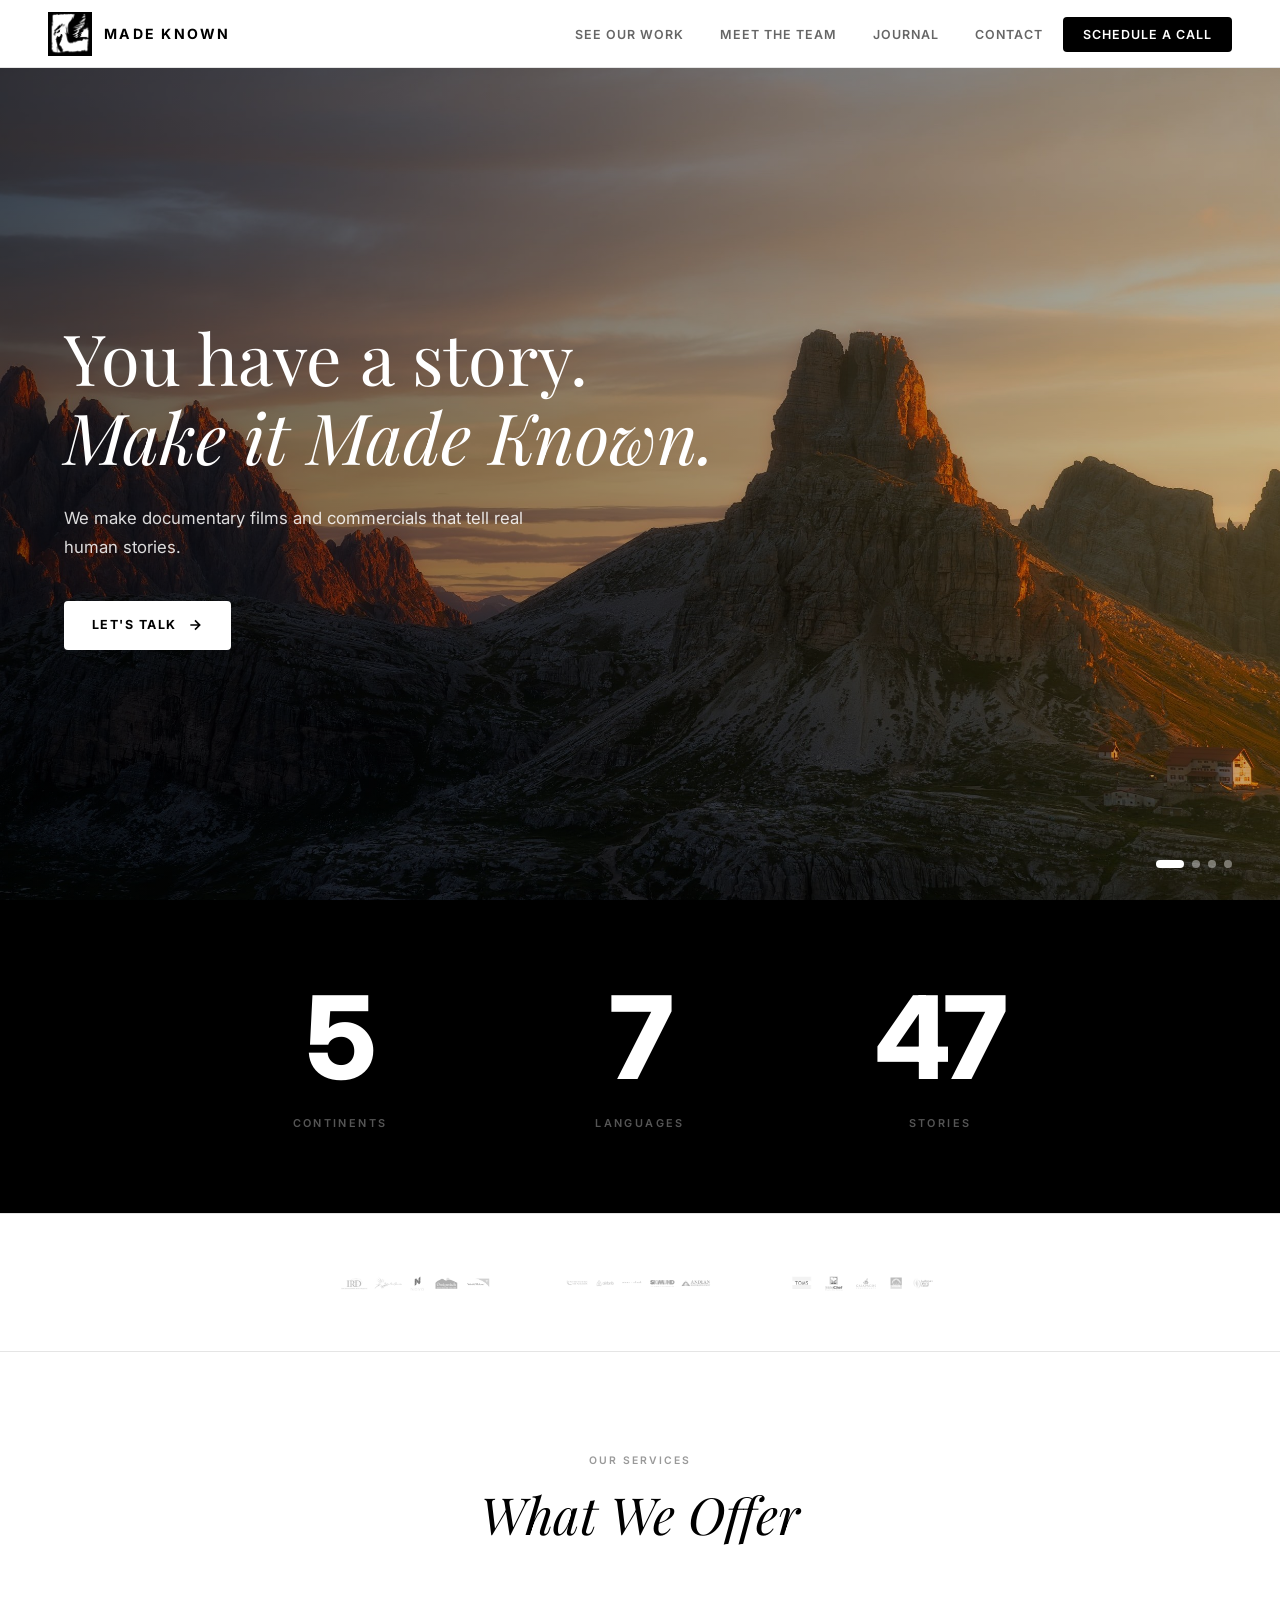
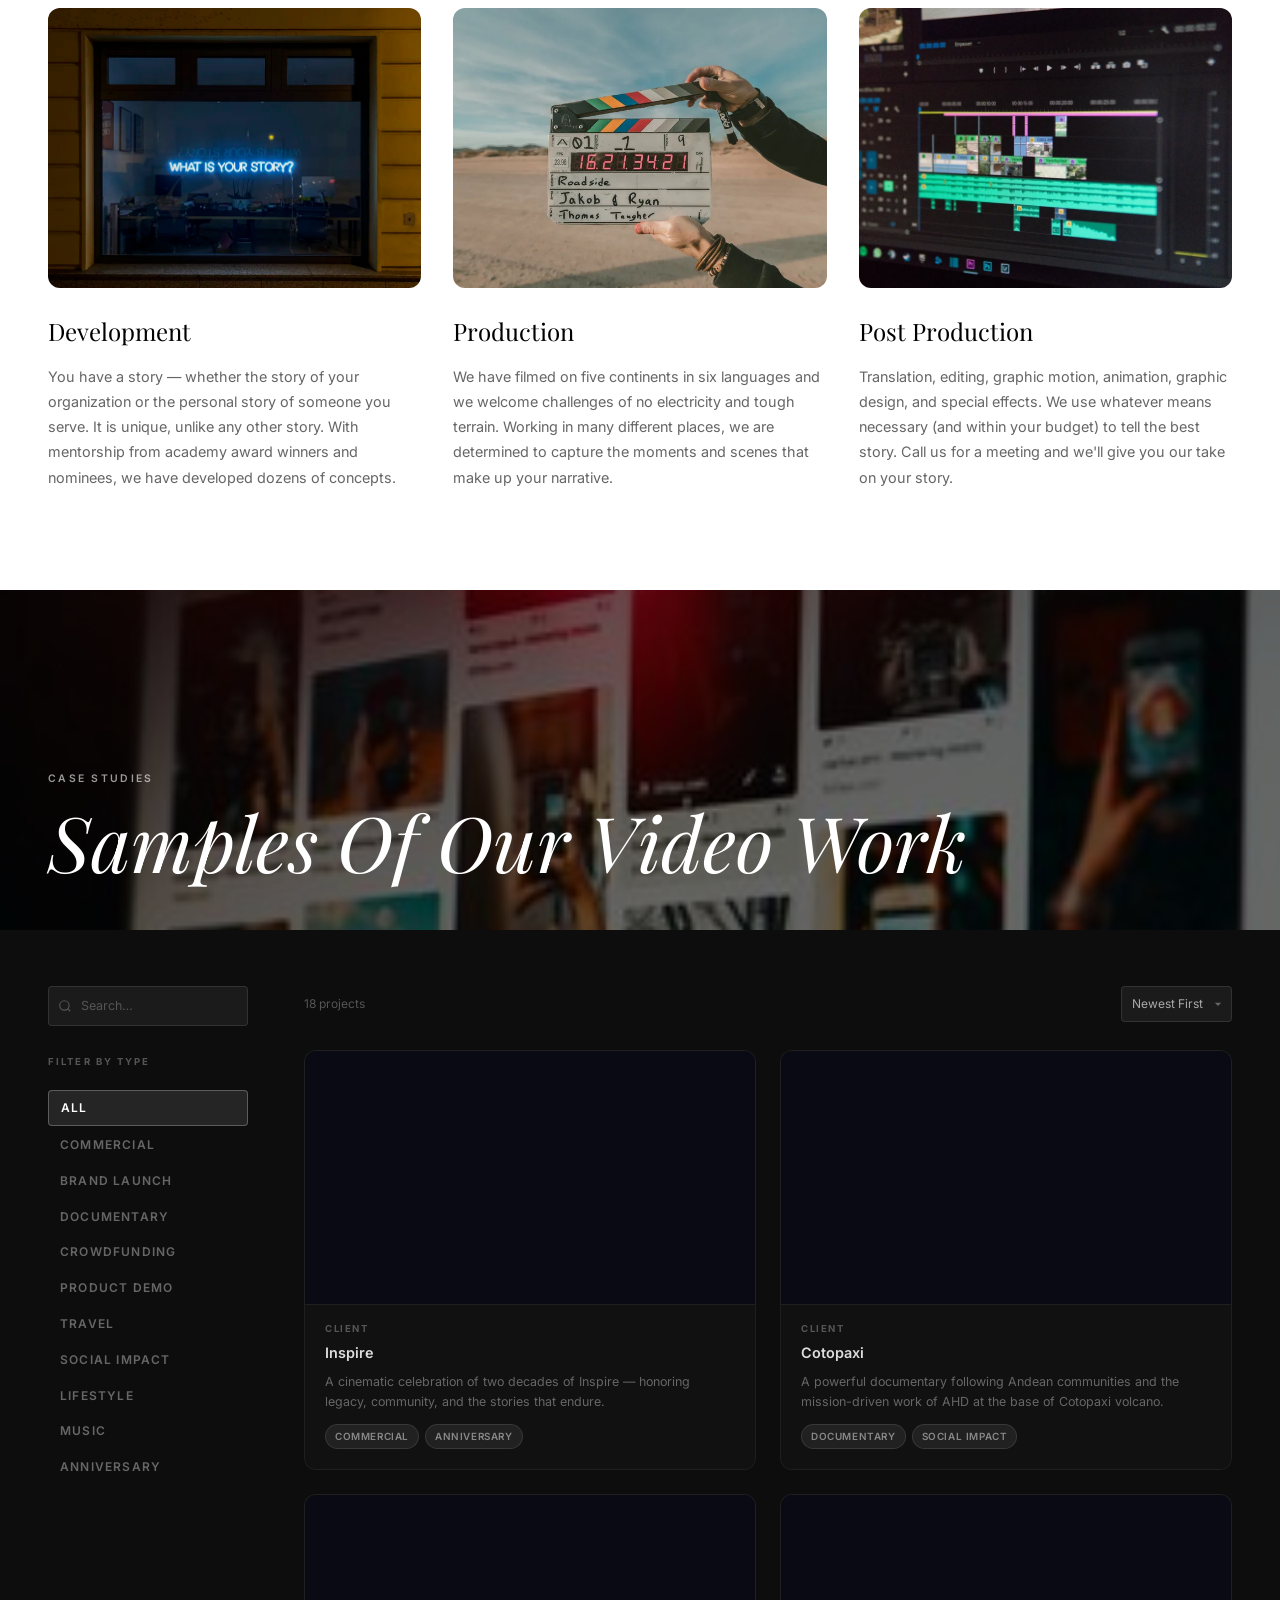
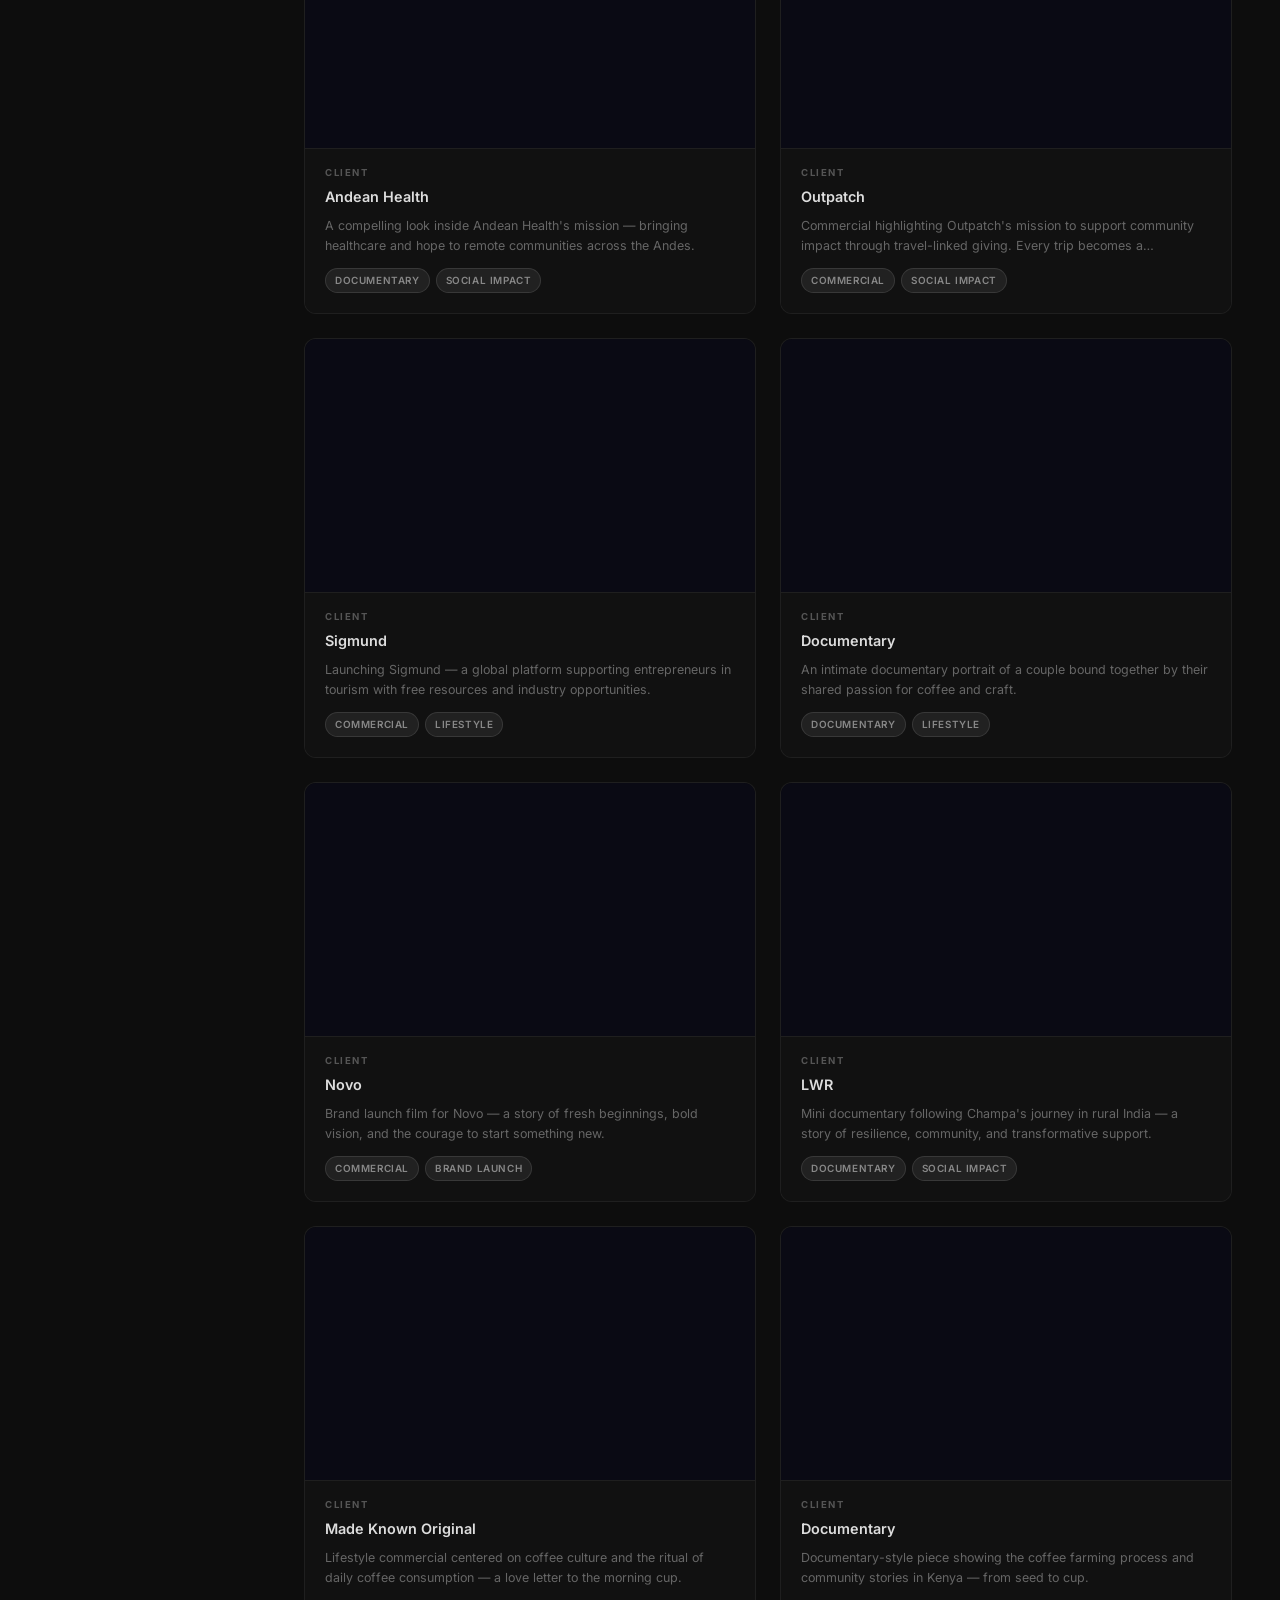
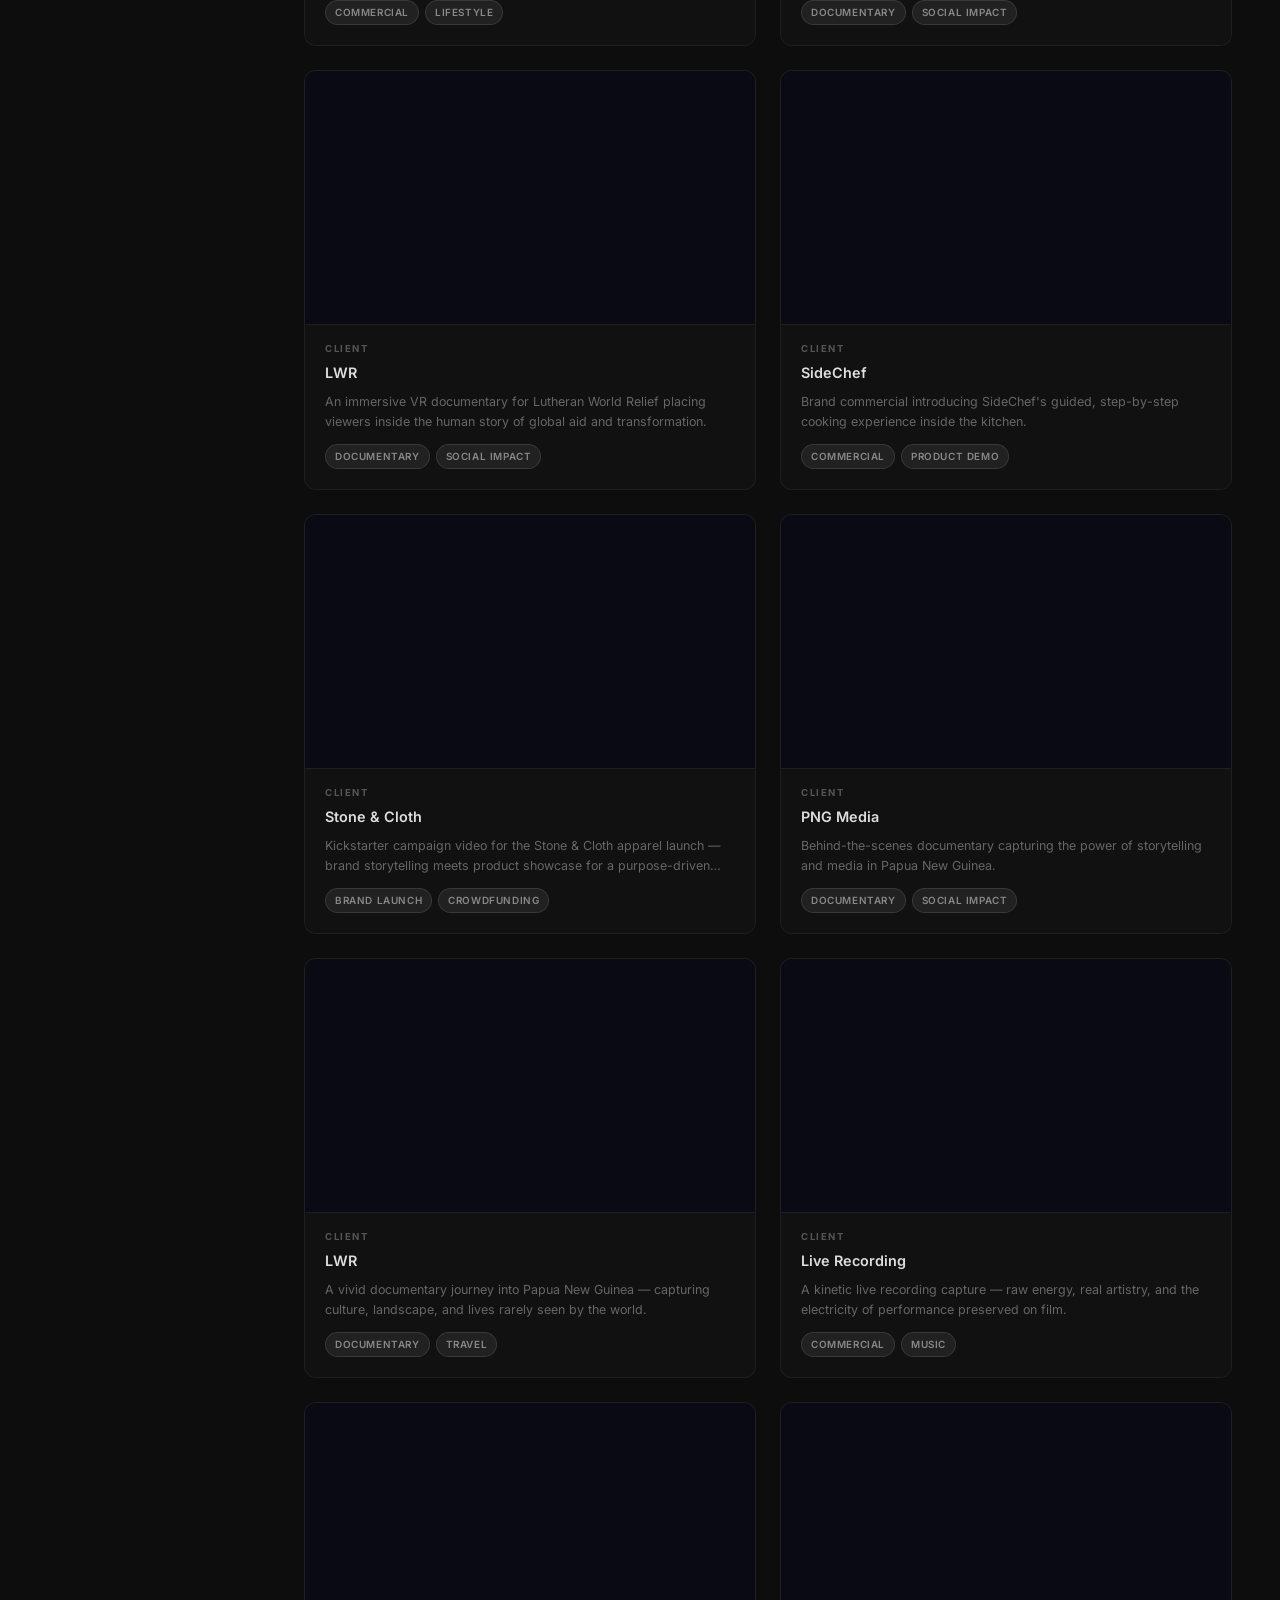
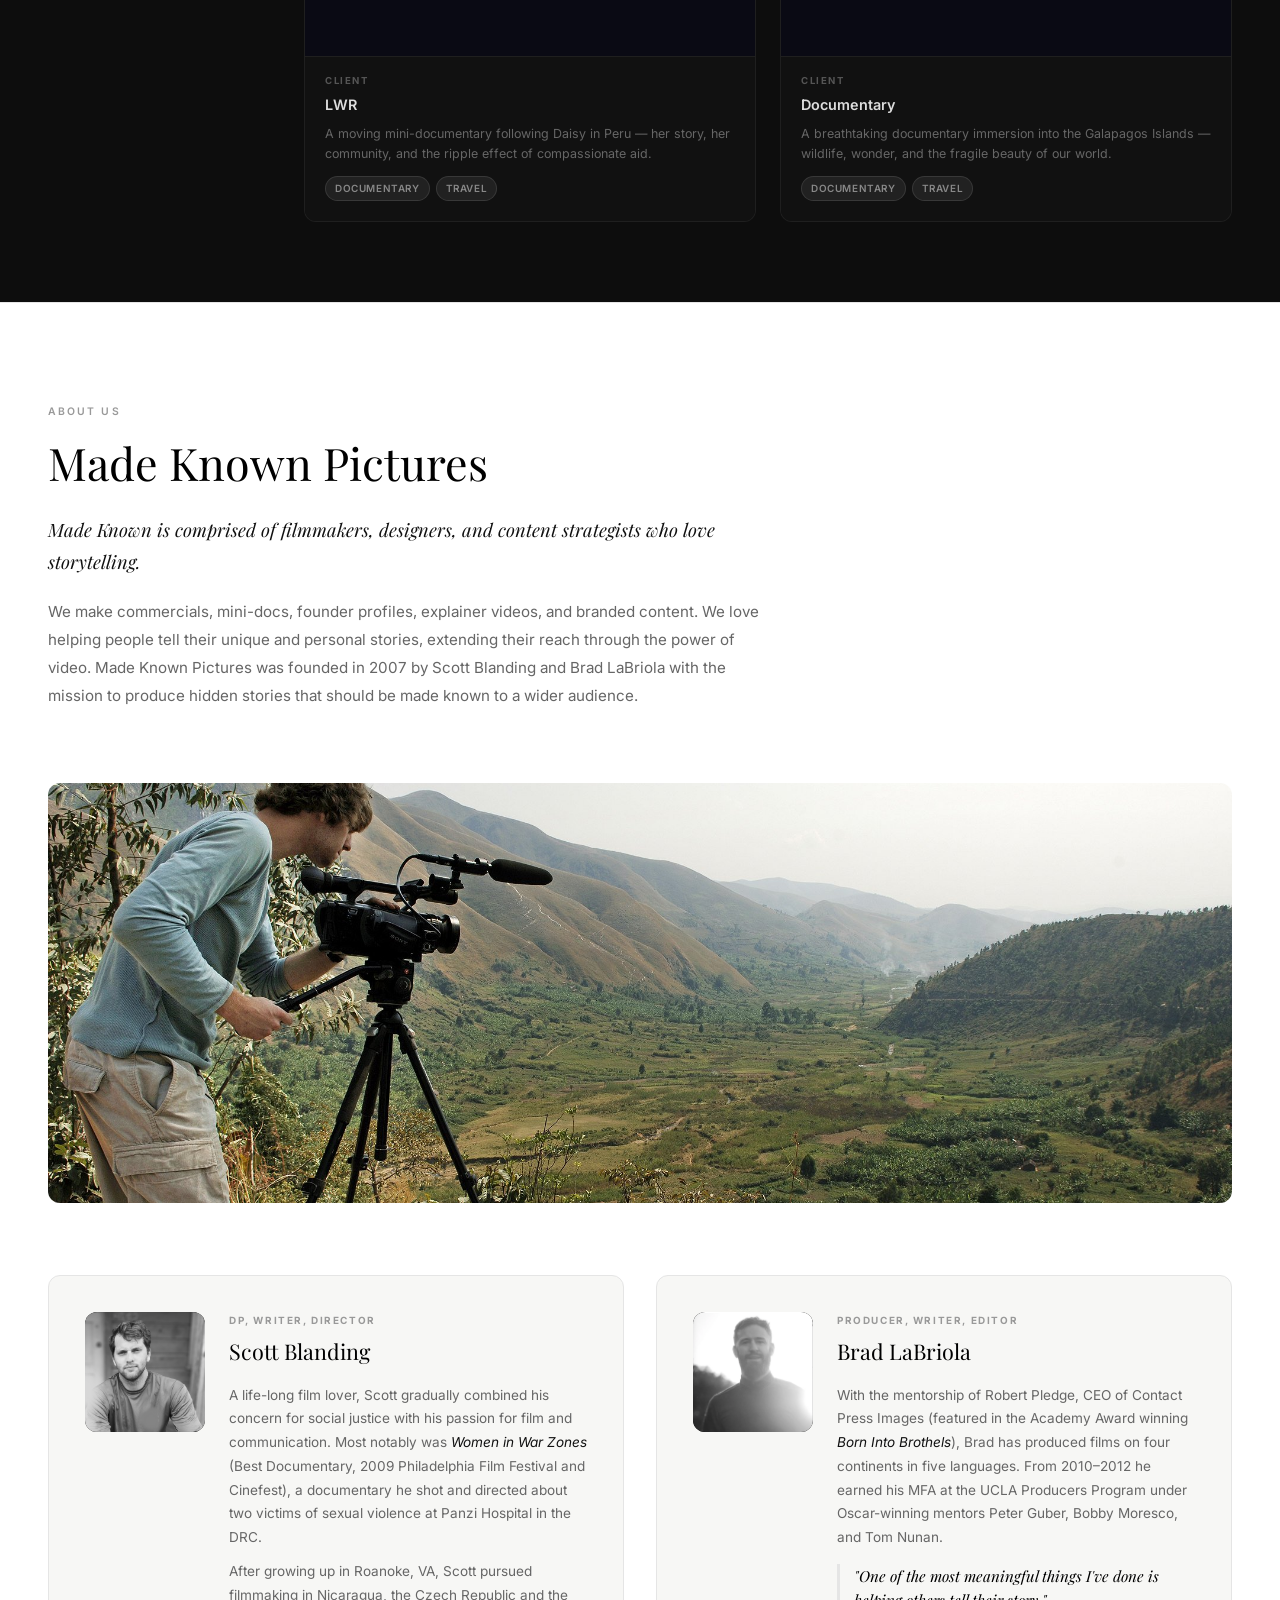
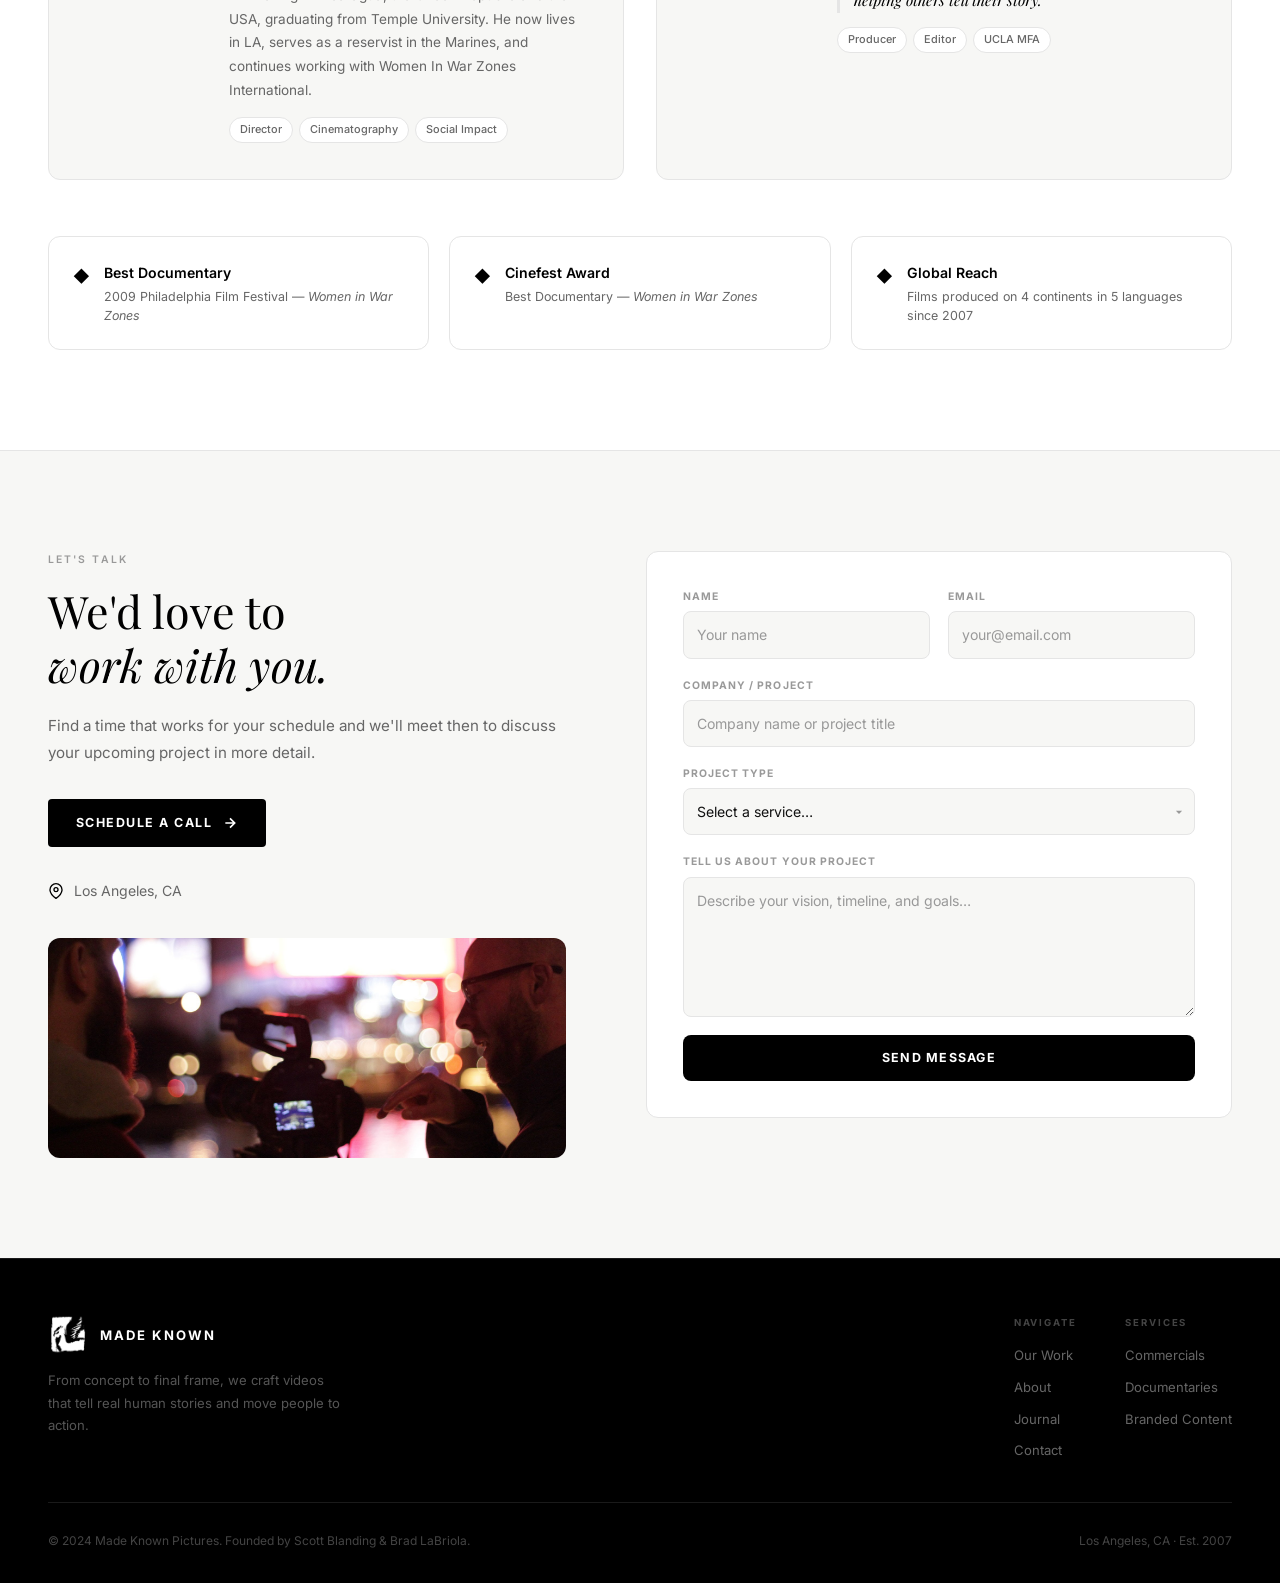
==== index.html @ 1d331378 "Three fixes: remove card play buttons, drop Calendly, fix logo wall - Remove hover play button overl" ====
<!DOCTYPE html>
<html lang="en">
<head>
  <meta charset="UTF-8">
  <meta name="viewport" content="width=device-width, initial-scale=1.0">
  <meta name="description" content="Made Known Pictures — Filmmakers, designers, and content strategists who love storytelling. Commercials, mini-docs, founder profiles, and branded content.">
  <title>Made Known Pictures — Video Production</title>
  <link rel="preconnect" href="https://fonts.googleapis.com">
  <link rel="preconnect" href="https://fonts.gstatic.com" crossorigin>
  <link href="https://fonts.googleapis.com/css2?family=Playfair+Display:ital,wght@0,400;0,700;1,400&family=Inter:wght@300;400;500;600;700&display=swap" rel="stylesheet">
  <link rel="stylesheet" href="css/main.css">
</head>
<body>

  <!-- ═══════════════════════ NAV ════════════════════════════ -->
  <nav id="main-nav" class="nav">
    <div class="nav__inner">
      <a href="#" class="nav__logo">
        <img src="images/de1634c74_logoicon.png" alt="Made Known Pictures Logo" class="nav__logo-img nav__logo-img--dark">
        <img src="images/de1634c74_logoicon.png" alt="Made Known Pictures Logo" class="nav__logo-img nav__logo-img--light">
        <span class="nav__logo-text">MADE KNOWN</span>
      </a>
      <ul class="nav__links">
        <li><a href="#work">See Our Work</a></li>
        <li><a href="#about">Meet the Team</a></li>
        <li><a href="journal/">Journal</a></li>
        <li><a href="#contact">Contact</a></li>
        <li><a href="#contact" class="nav__cta">Schedule a Call</a></li>
      </ul>
      <button class="nav__toggle" id="nav-toggle" aria-label="Menu">
        <span></span><span></span><span></span>
      </button>
    </div>
  </nav>

  <!-- ═══════════════════════ HERO ════════════════════════════ -->
  <section class="hero" id="home">
    <div class="hero__slides">
      <div class="hero__slide active"></div>
      <div class="hero__slide"></div>
      <div class="hero__slide"></div>
      <div class="hero__slide"></div>
    </div>
    <div class="hero__overlay"></div>
    <div class="hero__content">
      <h1 class="hero__headline">
        You have a story.<br>
        <em>Make it Made Known.</em>
      </h1>
      <p class="hero__sub">We make documentary films and commercials that tell real human stories.</p>
      <a href="#contact" class="hero__cta">
        Let's Talk
        <svg viewBox="0 0 24 24" fill="none" stroke="currentColor" stroke-width="2.5"><path d="M5 12h14M12 5l7 7-7 7"/></svg>
      </a>
    </div>
    <div class="hero__dots" id="hero-dots">
      <button class="hero__dot active" data-slide="0"></button>
      <button class="hero__dot" data-slide="1"></button>
      <button class="hero__dot" data-slide="2"></button>
      <button class="hero__dot" data-slide="3"></button>
    </div>
  </section>

  <!-- ═══════════════════════ STATS ═══════════════════════════ -->
  <section class="stats" id="stats-section">
    <div class="stats__grid">
      <div class="stat reveal">
        <div class="stat__number" data-count="5" data-suffix="">0</div>
        <div class="stat__label">Continents</div>
      </div>
      <div class="stat reveal">
        <div class="stat__number" data-count="7" data-suffix="">0</div>
        <div class="stat__label">Languages</div>
      </div>
      <div class="stat reveal">
        <div class="stat__number" data-count="47" data-suffix="">0</div>
        <div class="stat__label">Stories</div>
      </div>
    </div>
  </section>

  <!-- ═══════════════════════ LOGO CAROUSEL ═══════════════════ -->
  <div class="logo-carousel">
    <div class="logo-carousel__inner">
<div class="logo-carousel__stage" id="logo-stage">
        <img class="logo-carousel__img active" src="images/logo1.png" alt="Made Known Logo" id="logo-0">
        <img class="logo-carousel__img" src="images/logo2.png" alt="Made Known Logo" id="logo-1">
        <img class="logo-carousel__img" src="images/logo3.png" alt="Made Known Logo" id="logo-2">
      </div>
    </div>
  </div>

  <!-- ═══════════════════════ WHAT WE OFFER ════════════════════ -->
  <section class="offers" id="services">
    <div class="container">
      <div class="offers__header reveal">
        <span class="eyebrow">Our Services</span>
        <h2 class="offers__title">What We Offer</h2>
      </div>
      <div class="offers__grid">
        <div class="offer-card reveal">
          <div class="offer-card__img">
            <img src="images/development.webp" alt="Development" loading="lazy">
          </div>
          <h3 class="offer-card__title">Development</h3>
          <p class="offer-card__body">You have a story — whether the story of your organization or the personal story of someone you serve. It is unique, unlike any other story. With mentorship from academy award winners and nominees, we have developed dozens of concepts.</p>
        </div>
        <div class="offer-card reveal">
          <div class="offer-card__img">
            <img src="images/productions.webp" alt="Production" loading="lazy">
          </div>
          <h3 class="offer-card__title">Production</h3>
          <p class="offer-card__body">We have filmed on five continents in six languages and we welcome challenges of no electricity and tough terrain. Working in many different places, we are determined to capture the moments and scenes that make up your narrative.</p>
        </div>
        <div class="offer-card reveal">
          <div class="offer-card__img">
            <img src="images/postproduction.webp" alt="Post Production" loading="lazy">
          </div>
          <h3 class="offer-card__title">Post Production</h3>
          <p class="offer-card__body">Translation, editing, graphic motion, animation, graphic design, and special effects. We use whatever means necessary (and within your budget) to tell the best story. Call us for a meeting and we'll give you our take on your story.</p>
        </div>
      </div>
    </div>
  </section>

  <!-- ═══════════════════════ PORTFOLIO BANNER ═════════════════ -->
  <div class="portfolio-banner" id="work">
    <div class="portfolio-banner__bg"></div>
    <div class="portfolio-banner__overlay"></div>
    <div class="portfolio-banner__content">
      <div class="portfolio-banner__eyebrow">Case Studies</div>
      <h2 class="portfolio-banner__title">Samples Of Our Video Work</h2>
    </div>
  </div>

  <!-- ═══════════════════════ PORTFOLIO BODY ═══════════════════ -->
  <div class="portfolio-body">
    <div class="portfolio-layout">

      <!-- SIDEBAR -->
      <aside class="sidebar" id="sidebar">
        <div class="sidebar__search">
          <svg viewBox="0 0 24 24" fill="none" stroke="currentColor" stroke-width="2"><circle cx="11" cy="11" r="8"/><path d="M21 21l-4.35-4.35"/></svg>
          <input type="text" id="search-input" placeholder="Search…">
        </div>
        <div class="sidebar__label">Filter by Type</div>
        <ul class="sidebar__list" id="filter-list">
          <!-- Populated by JS -->
        </ul>
      </aside>

      <!-- MAIN -->
      <div class="portfolio-main">
        <button class="mobile-filter-btn" onclick="toggleSidebar()">
          <svg viewBox="0 0 24 24" fill="none" stroke="currentColor" stroke-width="2"><line x1="4" y1="6" x2="20" y2="6"/><line x1="4" y1="12" x2="14" y2="12"/><line x1="4" y1="18" x2="10" y2="18"/></svg>
          Filters
          <span id="filter-count-badge" class="filter-badge" style="display:none"></span>
        </button>
        <div class="portfolio-toolbar">
          <span class="results-count" id="results-count"></span>
          <select id="sort-select" class="sort-select">
            <option value="newest">Newest First</option>
            <option value="oldest">Oldest First</option>
            <option value="az">Title A–Z</option>
            <option value="za">Title Z–A</option>
          </select>
        </div>
        <div class="video-grid" id="portfolio-grid"></div>
      </div>

    </div>
  </div>

  <!-- ═══════════════════════ ABOUT ════════════════════════════ -->
  <section class="about" id="about">
    <div class="container">

      <div class="about__intro reveal">
        <span class="eyebrow">About Us</span>
        <h2 class="about__title">Made Known Pictures</h2>
        <p class="about__lead">
          Made Known is comprised of filmmakers, designers, and content strategists who love storytelling.
        </p>
        <p class="about__body">
          We make commercials, mini-docs, founder profiles, explainer videos, and branded content. We love helping people tell their unique and personal stories, extending their reach through the power of video. Made Known Pictures was founded in 2007 by Scott Blanding and Brad LaBriola with the mission to produce hidden stories that should be made known to a wider audience.
        </p>
      </div>

      <img class="about__photo" src="images/about.jpeg" alt="Made Known Pictures — on location" loading="lazy">

      <div class="founders">
        <div class="founder reveal">
          <div class="founder__avatar-inner"><img src="images/scott.png" alt="Scott Blanding"></div>
          <div>
            <div class="founder__role">DP, Writer, Director</div>
            <h3 class="founder__name">Scott Blanding</h3>
            <p class="founder__bio">A life-long film lover, Scott gradually combined his concern for social justice with his passion for film and communication. Most notably was <em>Women in War Zones</em> (Best Documentary, 2009 Philadelphia Film Festival and Cinefest), a documentary he shot and directed about two victims of sexual violence at Panzi Hospital in the DRC.</p>
            <p class="founder__bio">After growing up in Roanoke, VA, Scott pursued filmmaking in Nicaragua, the Czech Republic and the USA, graduating from Temple University. He now lives in LA, serves as a reservist in the Marines, and continues working with Women In War Zones International.</p>
            <div class="founder__tags"><span>Director</span><span>Cinematography</span><span>Social Impact</span></div>
          </div>
        </div>
        <div class="founder reveal">
          <div class="founder__avatar-inner"><img src="images/brad.png" alt="Brad LaBriola"></div>
          <div>
            <div class="founder__role">Producer, Writer, Editor</div>
            <h3 class="founder__name">Brad LaBriola</h3>
            <p class="founder__bio">With the mentorship of Robert Pledge, CEO of Contact Press Images (featured in the Academy Award winning <em>Born Into Brothels</em>), Brad has produced films on four continents in five languages. From 2010–2012 he earned his MFA at the UCLA Producers Program under Oscar-winning mentors Peter Guber, Bobby Moresco, and Tom Nunan.</p>
            <blockquote class="founder__quote">"One of the most meaningful things I've done is helping others tell their story."</blockquote>
            <div class="founder__tags"><span>Producer</span><span>Editor</span><span>UCLA MFA</span></div>
          </div>
        </div>
      </div>

      <div class="about__awards reveal">
        <div class="award">
          <div class="award__icon">◆</div>
          <div>
            <div class="award__title">Best Documentary</div>
            <div class="award__body">2009 Philadelphia Film Festival — <em>Women in War Zones</em></div>
          </div>
        </div>
        <div class="award">
          <div class="award__icon">◆</div>
          <div>
            <div class="award__title">Cinefest Award</div>
            <div class="award__body">Best Documentary — <em>Women in War Zones</em></div>
          </div>
        </div>
        <div class="award">
          <div class="award__icon">◆</div>
          <div>
            <div class="award__title">Global Reach</div>
            <div class="award__body">Films produced on 4 continents in 5 languages since 2007</div>
          </div>
        </div>
      </div>

    </div>
  </section>

  <!-- ═══════════════════════ CONTACT ══════════════════════════ -->
  <section class="contact" id="contact">
    <div class="container">
      <div class="contact__inner">
        <div class="reveal">
          <span class="eyebrow">Let's Talk</span>
          <h2 class="contact__title">We'd love to<br><em>work with you.</em></h2>
          <p class="contact__sub">Find a time that works for your schedule and we'll meet then to discuss your upcoming project in more detail.</p>
          <a href="#contact-form" class="calendly-btn">
            Schedule a Call
            <svg viewBox="0 0 24 24" fill="none" stroke="currentColor" stroke-width="2.5"><path d="M5 12h14M12 5l7 7-7 7"/></svg>
          </a>
          <div class="contact__detail">
            <svg viewBox="0 0 24 24" fill="none" stroke="currentColor" stroke-width="2"><path d="M21 10c0 7-9 13-9 13s-9-6-9-13a9 9 0 0 1 18 0z"/><circle cx="12" cy="10" r="3"/></svg>
            <span>Los Angeles, CA</span>
          </div>
          <div class="contact__img-wrap">
            <img src="images/contact.jpeg" alt="Made Known team" loading="lazy">
          </div>
        </div>
        <div class="reveal">
          <form class="contact-form" id="contact-form" action="https://formspree.io/f/mreyawdn" method="POST">
            <div class="form-row">
              <div class="form-field">
                <label>Name</label>
                <input type="text" name="name" placeholder="Your name" required>
              </div>
              <div class="form-field">
                <label>Email</label>
                <input type="email" name="email" placeholder="your@email.com" required>
              </div>
            </div>
            <div class="form-field">
              <label>Company / Project</label>
              <input type="text" name="company" placeholder="Company name or project title">
            </div>
            <div class="form-field">
              <label>Project Type</label>
              <select name="project_type">
                <option value="">Select a service…</option>
                <option>Commercial</option>
                <option>Mini-Documentary</option>
                <option>Founder Profile</option>
                <option>Social Impact Film</option>
                <option>Branded Content</option>
                <option>Explainer Video</option>
                <option>Other</option>
              </select>
            </div>
            <div class="form-field">
              <label>Tell us about your project</label>
              <textarea name="message" placeholder="Describe your vision, timeline, and goals…" rows="5" required></textarea>
            </div>
            <button type="submit" class="btn-submit" id="submit-btn">Send Message</button>
          </form>
        </div>
      </div>
    </div>
  </section>

  <!-- ═══════════════════════ FOOTER ════════════════════════════ -->
  <footer class="footer">
    <div class="container">
      <div class="footer__inner">
        <div>
          <div class="footer__logo">
            <img src="images/de1634c74_logoicon.png" alt="Made Known Pictures" class="footer__logo-img">
            <span>MADE KNOWN</span>
          </div>
          <p class="footer__tagline">From concept to final frame, we craft videos that tell real human stories and move people to action.</p>
        </div>
        <div class="footer__links">
          <div class="footer__col">
            <div class="footer__col-title">Navigate</div>
            <a href="#work">Our Work</a>
            <a href="#about">About</a>
            <a href="journal/">Journal</a>
            <a href="#contact">Contact</a>
          </div>
          <div class="footer__col">
            <div class="footer__col-title">Services</div>
            <a href="#contact">Commercials</a>
            <a href="#contact">Documentaries</a>
            <a href="#contact">Branded Content</a>
          </div>
        </div>
      </div>
      <div class="footer__bottom">
        <p>© 2024 Made Known Pictures. Founded by Scott Blanding &amp; Brad LaBriola.</p>
        <p>Los Angeles, CA · Est. 2007</p>
      </div>
    </div>
  </footer>

  <!-- ═══════════════════════ MODAL ═════════════════════════════ -->
  <div class="modal" id="video-modal" role="dialog" aria-modal="true">
    <div class="modal__backdrop" onclick="closeModal()"></div>
    <div class="modal__container">
      <button class="modal__close" onclick="closeModal()" aria-label="Close">
        <svg viewBox="0 0 24 24" fill="none" stroke="currentColor" stroke-width="2"><line x1="18" y1="6" x2="6" y2="18"/><line x1="6" y1="6" x2="18" y2="18"/></svg>
      </button>
      <div class="modal__video-wrap" id="modal-video-wrap"></div>
      <div class="modal__info">
        <h3 id="modal-title" class="modal__title"></h3>
        <p id="modal-client" class="modal__client"></p>
        <p id="modal-blurb" class="modal__blurb"></p>
        <div id="modal-tags" class="modal__tags"></div>
      </div>
    </div>
  </div>

  <script src="js/data.js"></script>
  <script src="js/app.js"></script>
</body>
</html>
---- css/main.css ----
/* ═══════════════════════════════════════════════════════════════
   MADE KNOWN PICTURES — Main Stylesheet (v2)
   ═══════════════════════════════════════════════════════════════ */

:root {
  --black:        #000000;
  --near-black:   #0d0d0d;
  --dark:         #1a1a1a;
  --mid:          #444444;
  --muted:        #888888;
  --light:        #cccccc;
  --border:       #e5e5e5;
  --bg:           #ffffff;
  --bg-off:       #f7f7f5;
  --bg-dark:      #0d0d0d;
  --text:         #111111;
  --text-muted:   #666666;
  --text-light:   #999999;
  --font-serif:   'Playfair Display', Georgia, serif;
  --font-sans:    'Inter', system-ui, -apple-system, sans-serif;
  --nav-h:        68px;
  --trans:        0.2s ease;
  --radius:       8px;
  --radius-lg:    12px;
}

/* ─── Reset ─────────────────────────────────────────────────────────────── */
*, *::before, *::after { box-sizing: border-box; margin: 0; padding: 0; }
html { scroll-behavior: smooth; scroll-padding-top: var(--nav-h); }
body {
  font-family: var(--font-sans);
  background: var(--bg);
  color: var(--text);
  font-size: 16px;
  line-height: 1.65;
  -webkit-font-smoothing: antialiased;
  overflow-x: hidden;
}
img { max-width: 100%; display: block; }
a { color: inherit; text-decoration: none; }
button { cursor: pointer; border: none; background: none; font: inherit; }
select, input, textarea { font: inherit; color: inherit; background: none; border: none; outline: none; }

/* ─── Container ─────────────────────────────────────────────────────────── */
.container {
  max-width: 1280px;
  margin: 0 auto;
  padding: 0 48px;
}

/* ─── Reveal ────────────────────────────────────────────────────────────── */
.reveal { opacity: 0; transform: translateY(24px); transition: opacity 0.65s ease, transform 0.65s ease; }
.reveal.revealed { opacity: 1; transform: none; }
.reveal:nth-child(2) { transition-delay: 0.1s; }
.reveal:nth-child(3) { transition-delay: 0.18s; }
.reveal:nth-child(4) { transition-delay: 0.26s; }

/* ─── Eyebrow ────────────────────────────────────────────────────────────── */
.eyebrow {
  font-size: 0.65rem;
  font-weight: 600;
  letter-spacing: 0.2em;
  text-transform: uppercase;
  color: var(--text-light);
  margin-bottom: 16px;
  display: block;
}

/* ═══════════════════════════════════════════════════════════════
   NAV — white, clean
   ═══════════════════════════════════════════════════════════════ */
.nav {
  position: sticky;
  top: 0; left: 0; right: 0;
  z-index: 1000;
  height: var(--nav-h);
  background: #fff;
  border-bottom: 1px solid var(--border);
}

.nav__inner {
  max-width: 1280px;
  margin: 0 auto;
  padding: 0 48px;
  height: 100%;
  display: flex;
  align-items: center;
  justify-content: space-between;
}

.nav__logo {
  display: flex;
  align-items: center;
  gap: 12px;
  font-weight: 700;
  font-size: 0.88rem;
  letter-spacing: 0.14em;
  text-transform: uppercase;
  color: var(--black);
  text-decoration: none;
}
.nav__logo-img {
  width: 44px;
  height: 44px;
  flex-shrink: 0;
}
/* On white nav show dark logo, hide light */
.nav__logo-img--light { display: none; }
.nav__logo-img--dark  { display: block; }
.nav__logo-text { letter-spacing: 0.16em; }

.nav__links {
  display: flex;
  align-items: center;
  gap: 4px;
  list-style: none;
}
.nav__links a {
  padding: 8px 16px;
  font-size: 0.78rem;
  font-weight: 600;
  letter-spacing: 0.08em;
  text-transform: uppercase;
  color: var(--text-muted);
  border-radius: 4px;
  transition: color var(--trans);
}
.nav__links a:hover { color: var(--black); }
.nav__cta {
  background: var(--black) !important;
  color: #fff !important;
  padding: 10px 20px !important;
  border-radius: 4px !important;
  transition: background var(--trans) !important;
}
.nav__cta:hover { background: var(--dark) !important; }

.nav__toggle {
  display: none;
  flex-direction: column;
  gap: 5px;
  width: 28px; padding: 4px 0;
}
.nav__toggle span { display: block; height: 2px; background: var(--black); border-radius: 2px; }

/* ═══════════════════════════════════════════════════════════════
   HERO — full-bleed slideshow
   ═══════════════════════════════════════════════════════════════ */
.hero {
  position: relative;
  height: calc(100vh - var(--nav-h));
  min-height: 560px;
  overflow: hidden;
}

.hero__slides {
  position: absolute;
  inset: 0;
}
.hero__slide {
  position: absolute;
  inset: 0;
  background-size: cover;
  background-position: center;
  opacity: 0;
  transition: opacity 1.4s ease;
}
.hero__slide.active { opacity: 1; }

/* Made Known production photos */
.hero__slide:nth-child(1) { background-image: url('../images/hero.jpg'); background-position: center 40%; }
.hero__slide:nth-child(2) { background-image: url('../images/scottmadeknown.com10.jpeg'); background-position: center 25%; }
.hero__slide:nth-child(3) { background-image: url('../images/hero.png'); background-position: center 50%; }
.hero__slide:nth-child(4) { background-image: url('../images/madeknown.com03.jpg'); background-position: center 30%; }
.hero__slide:nth-child(5) { background-image: url('../images/madeknown.com07.jpg'); background-position: center 50%; }

.hero__overlay {
  position: absolute;
  inset: 0;
  background: linear-gradient(to right, rgba(0,0,0,0.55) 0%, rgba(0,0,0,0.2) 100%);
}

.hero__content {
  position: relative;
  z-index: 2;
  height: 100%;
  display: flex;
  flex-direction: column;
  justify-content: center;
  padding: 0 64px;
  max-width: 900px;
}

.hero__headline {
  font-family: var(--font-serif);
  font-size: clamp(2.8rem, 5.5vw, 5rem);
  font-weight: 400;
  line-height: 1.12;
  color: #fff;
  margin-bottom: 28px;
}
.hero__headline em { display: block; font-style: italic; }

.hero__sub {
  font-size: 1.05rem;
  color: rgba(255,255,255,0.85);
  max-width: 460px;
  line-height: 1.7;
  margin-bottom: 40px;
}

.hero__cta {
  display: inline-flex;
  align-items: center;
  gap: 10px;
  padding: 14px 28px;
  background: #fff;
  color: var(--black);
  font-size: 0.78rem;
  font-weight: 700;
  letter-spacing: 0.12em;
  text-transform: uppercase;
  border-radius: 4px;
  width: fit-content;
  transition: background var(--trans), color var(--trans);
}
.hero__cta:hover { background: rgba(255,255,255,0.88); }
.hero__cta svg { width: 16px; height: 16px; }

/* Slide dots */
.hero__dots {
  position: absolute;
  bottom: 32px;
  right: 48px;
  z-index: 2;
  display: flex;
  align-items: center;
  gap: 8px;
}
.hero__dot {
  width: 8px; height: 8px;
  border-radius: 50%;
  background: rgba(255,255,255,0.4);
  border: none;
  padding: 0;
  cursor: pointer;
  transition: all 0.3s ease;
  flex-shrink: 0;
}
.hero__dot.active {
  background: #fff;
  width: 28px;
  border-radius: 4px;
}

/* ═══════════════════════════════════════════════════════════════
   STATS — true black, massive numbers
   ═══════════════════════════════════════════════════════════════ */
.stats {
  background: var(--black);
  padding: 80px 0;
}
.stats__grid {
  display: grid;
  grid-template-columns: repeat(3, 1fr);
  gap: 0;
  max-width: 900px;
  margin: 0 auto;
  text-align: center;
}
.stat__number {
  font-family: var(--font-sans);
  font-size: clamp(4rem, 9vw, 8rem);
  font-weight: 800;
  color: #fff;
  line-height: 1;
  margin-bottom: 20px;
  letter-spacing: -0.02em;
}
.stat__label {
  font-size: 0.68rem;
  font-weight: 600;
  letter-spacing: 0.22em;
  text-transform: uppercase;
  color: #555;
}

/* ═══════════════════════════════════════════════════════════════
   LOGO CAROUSEL
   ═══════════════════════════════════════════════════════════════ */
.logo-carousel {
  background: var(--bg);
  padding: 56px 0;
  border-top: 1px solid var(--border);
  border-bottom: 1px solid var(--border);
}
.logo-carousel__inner {
  max-width: 960px;
  margin: 0 auto;
  padding: 0 48px;
  text-align: center;
}
.logo-carousel__label {
  font-size: 0.6rem;
  font-weight: 700;
  letter-spacing: 0.22em;
  text-transform: uppercase;
  color: var(--text-light);
  margin-bottom: 36px;
}
.logo-carousel__stage {
  display: flex;
  align-items: center;
  justify-content: center;
  flex-wrap: wrap;
  gap: 48px 64px;
}
.logo-carousel__img {
  max-height: 52px;
  max-width: 160px;
  width: auto;
  object-fit: contain;
  opacity: 0.55;
  transition: opacity 0.2s ease;
  filter: grayscale(1);
}
.logo-carousel__img:hover { opacity: 0.85; }

/* ═══════════════════════════════════════════════════════════════
   ABOUT — section photo
   ═══════════════════════════════════════════════════════════════ */
.about__photo {
  width: 100%;
  max-height: 420px;
  object-fit: cover;
  border-radius: var(--radius-lg);
  margin-bottom: 72px;
  display: block;
}

/* Contact decorative image */
.contact__img-wrap {
  margin-top: 36px;
  border-radius: var(--radius-lg);
  overflow: hidden;
  max-height: 220px;
}
.contact__img-wrap img {
  width: 100%;
  height: 220px;
  object-fit: cover;
  display: block;
}

/* ═══════════════════════════════════════════════════════════════
   WHAT WE OFFER — white, 3-col image cards
   ═══════════════════════════════════════════════════════════════ */
.offers {
  padding: 100px 0;
  background: var(--bg);
}
.offers__header {
  text-align: center;
  margin-bottom: 64px;
}
.offers__title {
  font-family: var(--font-serif);
  font-size: clamp(2.4rem, 4vw, 3.8rem);
  font-weight: 400;
  font-style: italic;
  color: var(--black);
  line-height: 1.15;
}
.offers__grid {
  display: grid;
  grid-template-columns: repeat(3, 1fr);
  gap: 32px;
}
.offer-card {}
.offer-card__img {
  aspect-ratio: 4/3;
  border-radius: var(--radius-lg);
  overflow: hidden;
  margin-bottom: 24px;
  background: #eee;
}
.offer-card__img img {
  width: 100%;
  height: 100%;
  object-fit: cover;
  transition: transform 0.5s ease;
}
.offer-card:hover .offer-card__img img { transform: scale(1.04); }
.offer-card__title {
  font-family: var(--font-serif);
  font-size: 1.5rem;
  font-weight: 400;
  color: var(--black);
  margin-bottom: 12px;
}
.offer-card__body {
  font-size: 0.9rem;
  color: var(--text-muted);
  line-height: 1.75;
}

/* ═══════════════════════════════════════════════════════════════
   PORTFOLIO — dark header banner + light grid
   ═══════════════════════════════════════════════════════════════ */
.portfolio-banner {
  position: relative;
  height: 340px;
  overflow: hidden;
}
.portfolio-banner__bg {
  position: absolute;
  inset: 0;
  background-image: url('../images/madeknown.com08.jpg');
  background-size: cover;
  background-position: center 30%;
}
.portfolio-banner__overlay {
  position: absolute;
  inset: 0;
  background: rgba(0,0,0,0.58);
}
.portfolio-banner__content {
  position: relative;
  z-index: 1;
  height: 100%;
  display: flex;
  flex-direction: column;
  justify-content: flex-end;
  padding: 48px 48px;
  max-width: 1280px;
  margin: 0 auto;
}
.portfolio-banner__eyebrow {
  font-size: 0.65rem;
  font-weight: 600;
  letter-spacing: 0.22em;
  text-transform: uppercase;
  color: rgba(255,255,255,0.6);
  margin-bottom: 14px;
}
.portfolio-banner__title {
  font-family: var(--font-serif);
  font-size: clamp(2.8rem, 6vw, 5.5rem);
  font-weight: 400;
  font-style: italic;
  color: #fff;
  line-height: 1.05;
}

/* Layout */
.portfolio-body {
  background: var(--bg-dark);
  padding: 56px 0 80px;
}
.portfolio-layout {
  display: grid;
  grid-template-columns: 200px 1fr;
  gap: 56px;
  align-items: start;
  max-width: 1280px;
  margin: 0 auto;
  padding: 0 48px;
}

/* ── Sidebar: plain text list ─────────────────────────────────────────────── */
.sidebar {
  position: sticky;
  top: calc(var(--nav-h) + 24px);
}
.sidebar__label {
  font-size: 0.6rem;
  font-weight: 700;
  letter-spacing: 0.22em;
  text-transform: uppercase;
  color: #555;
  margin-bottom: 20px;
}
.sidebar__list {
  list-style: none;
  display: flex;
  flex-direction: column;
  gap: 2px;
}
.sidebar__list li button {
  display: block;
  width: 100%;
  text-align: left;
  padding: 7px 12px;
  font-size: 0.75rem;
  font-weight: 600;
  letter-spacing: 0.1em;
  text-transform: uppercase;
  color: #666;
  border-radius: 4px;
  transition: color var(--trans), background var(--trans);
}
.sidebar__list li button:hover { color: #fff; background: rgba(255,255,255,0.06); }
.sidebar__list li button.active {
  color: #fff;
  background: rgba(255,255,255,0.1);
  border: 1px solid rgba(255,255,255,0.25);
}

/* Sidebar search */
.sidebar__search {
  position: relative;
  margin-bottom: 28px;
}
.sidebar__search svg {
  position: absolute;
  left: 10px; top: 50%;
  transform: translateY(-50%);
  width: 14px; height: 14px;
  color: #555;
  pointer-events: none;
}
.sidebar__search input {
  width: 100%;
  padding: 9px 10px 9px 32px;
  background: rgba(255,255,255,0.06);
  border: 1px solid rgba(255,255,255,0.1);
  border-radius: 4px;
  font-size: 0.78rem;
  color: #fff;
  transition: border-color var(--trans);
}
.sidebar__search input::placeholder { color: #555; }
.sidebar__search input:focus { border-color: rgba(255,255,255,0.3); }

/* ── Toolbar ─────────────────────────────────────────────────────────────── */
.portfolio-toolbar {
  display: flex;
  align-items: center;
  justify-content: space-between;
  margin-bottom: 28px;
  gap: 16px;
  flex-wrap: wrap;
}
.results-count { font-size: 0.75rem; color: #555; }
.sort-select {
  padding: 7px 28px 7px 10px;
  background: rgba(255,255,255,0.06);
  border: 1px solid rgba(255,255,255,0.1);
  border-radius: 4px;
  font-size: 0.75rem;
  color: #aaa;
  cursor: pointer;
  appearance: none;
  background-image: url("data:image/svg+xml,%3Csvg xmlns='http://www.w3.org/2000/svg' viewBox='0 0 16 16' fill='%23666'%3E%3Cpath d='M8 11L3 6h10l-5 5z'/%3E%3C/svg%3E");
  background-repeat: no-repeat;
  background-position: right 8px center;
  background-size: 10px;
  background-color: rgba(255,255,255,0.06);
}

/* ── Video Grid ──────────────────────────────────────────────────────────── */
.video-grid {
  display: grid;
  grid-template-columns: repeat(2, 1fr);
  gap: 24px;
}

/* ── Video Card ──────────────────────────────────────────────────────────── */
.video-card {
  border-radius: var(--radius-lg);
  overflow: hidden;
  cursor: pointer;
  background: #111;
  transition: transform 0.25s ease, box-shadow 0.25s ease;
  border: 1px solid rgba(255,255,255,0.06);
}
.video-card:hover {
  transform: translateY(-4px);
  box-shadow: 0 16px 48px rgba(0,0,0,0.5);
}

/* Thumb: autoplay iframe */
.video-card__thumb {
  position: relative;
  aspect-ratio: 16/9;
  overflow: hidden;
  background: #0a0a14;
}
.video-card__thumb iframe {
  position: absolute;
  top: 50%; left: 50%;
  width: 177.78%;   /* 16:9 at 100% height */
  height: 100%;
  transform: translate(-50%, -50%);
  pointer-events: none;
  border: none;
}
/* Fallback static thumb */
.video-card__thumb .thumb-img {
  position: absolute;
  inset: 0;
  width: 100%;
  height: 100%;
  object-fit: cover;
  transition: opacity 0.4s ease;
}
.video-card__thumb .thumb-img.hidden { opacity: 0; }

/* Overlay with title */
.video-card__overlay {
  display: none;
}
.video-card__cat {
  font-size: 0.6rem;
  font-weight: 700;
  letter-spacing: 0.16em;
  text-transform: uppercase;
  color: rgba(255,255,255,0.75);
  margin-bottom: 6px;
}
.video-card__title-overlay {
  font-family: var(--font-serif);
  font-size: 1.15rem;
  font-style: italic;
  font-weight: 400;
  color: #fff;
  line-height: 1.3;
}

/* Play button (shows on hover) */
.video-card__play {
  position: absolute;
  inset: 0;
  display: flex;
  align-items: center;
  justify-content: center;
  opacity: 0;
  transition: opacity 0.2s ease;
  pointer-events: none;
}
.video-card:hover .video-card__play { opacity: 1; }
.play-circle {
  width: 52px; height: 52px;
  border-radius: 50%;
  background: rgba(255,255,255,0.15);
  border: 2px solid rgba(255,255,255,0.6);
  backdrop-filter: blur(4px);
  display: flex; align-items: center; justify-content: center;
}
.play-circle svg { width: 20px; height: 20px; color: #fff; margin-left: 3px; }

/* Card body */
.video-card__body {
  padding: 16px 20px 20px;
  background: #111;
  border-top: 1px solid rgba(255,255,255,0.06);
}
.video-card__client-label {
  font-size: 0.6rem;
  font-weight: 700;
  letter-spacing: 0.16em;
  text-transform: uppercase;
  color: #555;
  margin-bottom: 4px;
}
.video-card__client-name {
  font-size: 0.9rem;
  font-weight: 600;
  color: #ddd;
}
.video-card__blurb {
  font-size: 0.78rem;
  color: #666;
  line-height: 1.6;
  margin-top: 8px;
  display: -webkit-box;
  -webkit-line-clamp: 2;
  -webkit-box-orient: vertical;
  overflow: hidden;
}
.video-card__tags {
  display: flex; gap: 6px; flex-wrap: wrap;
  margin-top: 12px;
}
.tag {
  padding: 3px 9px;
  border-radius: 20px;
  font-size: 0.62rem;
  font-weight: 600;
  letter-spacing: 0.06em;
  text-transform: uppercase;
  background: rgba(255,255,255,0.07);
  color: #888;
  border: 1px solid rgba(255,255,255,0.1);
}

/* No results */
.no-results {
  grid-column: 1 / -1;
  text-align: center;
  padding: 80px 0;
  color: #555;
}
.no-results p { margin-bottom: 16px; }
.btn-clear {
  padding: 10px 20px;
  border: 1px solid #333;
  border-radius: 4px;
  font-size: 0.78rem;
  color: #888;
  transition: all var(--trans);
}
.btn-clear:hover { border-color: #666; color: #ccc; }

/* Mobile filter btn */
.mobile-filter-btn {
  display: none;
  align-items: center;
  gap: 8px;
  padding: 9px 14px;
  border: 1px solid rgba(255,255,255,0.1);
  border-radius: 4px;
  font-size: 0.75rem;
  font-weight: 600;
  letter-spacing: 0.06em;
  text-transform: uppercase;
  color: #888;
  margin-bottom: 20px;
  transition: all var(--trans);
}
.mobile-filter-btn:hover { color: #fff; }
.mobile-filter-btn svg { width: 14px; height: 14px; }
.filter-badge {
  min-width: 18px; height: 18px;
  border-radius: 10px;
  background: #fff;
  color: #000;
  font-size: 0.62rem;
  font-weight: 700;
  display: flex; align-items: center; justify-content: center;
  padding: 0 4px;
}

/* ═══════════════════════════════════════════════════════════════
   ABOUT
   ═══════════════════════════════════════════════════════════════ */
.about {
  padding: 100px 0;
  background: var(--bg);
  border-top: 1px solid var(--border);
}
.about__intro { max-width: 720px; margin-bottom: 72px; }
.about__title {
  font-family: var(--font-serif);
  font-size: clamp(2rem, 3.5vw, 3rem);
  font-weight: 400;
  color: var(--black);
  margin-bottom: 24px;
  line-height: 1.2;
}
.about__lead {
  font-family: var(--font-serif);
  font-size: 1.15rem;
  font-style: italic;
  color: var(--text);
  line-height: 1.75;
  margin-bottom: 20px;
}
.about__body { font-size: 0.95rem; color: var(--text-muted); line-height: 1.85; }

.founders {
  display: grid;
  grid-template-columns: 1fr 1fr;
  gap: 32px;
  margin-bottom: 56px;
}
.founder {
  padding: 36px;
  border: 1px solid var(--border);
  border-radius: var(--radius-lg);
  background: var(--bg-off);
  display: flex;
  gap: 24px;
  transition: border-color var(--trans);
}
.founder:hover { border-color: #aaa; }
.founder__avatar-inner {
  width: 120px; height: 120px;
  border-radius: 12px;
  background: var(--black);
  color: #fff;
  display: flex; align-items: center; justify-content: center;
  font-weight: 700; font-size: 0.95rem;
  letter-spacing: 0.05em;
  flex-shrink: 0;
  overflow: hidden;
}
.founder__avatar-inner img {
  width: 100%; height: 100%;
  object-fit: cover;
  object-position: top center;
  display: block;
}
.founder__role {
  font-size: 0.62rem;
  font-weight: 700;
  letter-spacing: 0.16em;
  text-transform: uppercase;
  color: var(--text-light);
  margin-bottom: 6px;
}
.founder__name {
  font-family: var(--font-serif);
  font-size: 1.35rem;
  font-weight: 400;
  color: var(--black);
  margin-bottom: 14px;
}
.founder__bio {
  font-size: 0.85rem;
  color: var(--text-muted);
  line-height: 1.75;
  margin-bottom: 10px;
}
.founder__bio em { font-style: italic; color: var(--text); }
.founder__quote {
  font-family: var(--font-serif);
  font-style: italic;
  font-size: 0.95rem;
  color: var(--black);
  border-left: 3px solid var(--border);
  padding-left: 14px;
  margin: 14px 0;
  line-height: 1.6;
}
.founder__tags {
  display: flex; flex-wrap: wrap; gap: 6px; margin-top: 14px;
}
.founder__tags span {
  padding: 3px 10px;
  border-radius: 20px;
  font-size: 0.68rem;
  font-weight: 500;
  background: #fff;
  border: 1px solid var(--border);
  color: var(--text-muted);
}

.about__awards {
  display: grid;
  grid-template-columns: repeat(3, 1fr);
  gap: 20px;
}
.award {
  padding: 24px;
  border: 1px solid var(--border);
  border-radius: var(--radius-lg);
  display: flex;
  gap: 14px;
  transition: border-color var(--trans);
}
.award:hover { border-color: #aaa; }
.award__icon { font-size: 1rem; color: var(--black); flex-shrink: 0; margin-top: 2px; }
.award__title { font-weight: 600; font-size: 0.88rem; color: var(--black); margin-bottom: 4px; }
.award__body { font-size: 0.78rem; color: var(--text-muted); line-height: 1.5; }
.award__body em { font-style: italic; }

/* ═══════════════════════════════════════════════════════════════
   CONTACT
   ═══════════════════════════════════════════════════════════════ */
.contact {
  padding: 100px 0;
  background: var(--bg-off);
  border-top: 1px solid var(--border);
}
.contact__inner {
  display: grid;
  grid-template-columns: 1fr 1fr;
  gap: 80px;
  align-items: start;
}
.contact__title {
  font-family: var(--font-serif);
  font-size: clamp(2rem, 3.5vw, 3rem);
  font-weight: 400;
  color: var(--black);
  margin-bottom: 20px;
  line-height: 1.2;
}
.contact__title em { font-style: italic; }
.contact__sub { font-size: 0.95rem; color: var(--text-muted); line-height: 1.8; margin-bottom: 32px; }
.calendly-btn {
  display: inline-flex;
  align-items: center;
  gap: 10px;
  padding: 14px 28px;
  background: var(--black);
  color: #fff;
  font-size: 0.78rem;
  font-weight: 700;
  letter-spacing: 0.12em;
  text-transform: uppercase;
  border-radius: 4px;
  margin-bottom: 32px;
  transition: background var(--trans), transform var(--trans);
}
.calendly-btn:hover { background: var(--dark); transform: translateY(-1px); }
.calendly-btn svg { width: 16px; height: 16px; }

.contact__detail {
  display: flex; align-items: center; gap: 10px;
  font-size: 0.88rem; color: var(--text-muted);
  margin-bottom: 12px;
}
.contact__detail svg { width: 16px; height: 16px; color: var(--black); flex-shrink: 0; }

.contact-form {
  background: #fff;
  border: 1px solid var(--border);
  border-radius: var(--radius-lg);
  padding: 36px;
  display: flex; flex-direction: column; gap: 18px;
}
.form-row { display: grid; grid-template-columns: 1fr 1fr; gap: 18px; }
.form-field { display: flex; flex-direction: column; gap: 6px; }
.form-field label {
  font-size: 0.65rem; font-weight: 700;
  letter-spacing: 0.1em; text-transform: uppercase;
  color: var(--text-light);
}
.form-field input,
.form-field select,
.form-field textarea {
  padding: 11px 13px;
  background: var(--bg-off);
  border: 1px solid var(--border);
  border-radius: var(--radius);
  font-size: 0.88rem;
  color: var(--text);
  transition: border-color var(--trans);
  resize: vertical;
}
.form-field select {
  appearance: none;
  background-image: url("data:image/svg+xml,%3Csvg xmlns='http://www.w3.org/2000/svg' viewBox='0 0 16 16' fill='%23999'%3E%3Cpath d='M8 11L3 6h10l-5 5z'/%3E%3C/svg%3E");
  background-repeat: no-repeat;
  background-position: right 10px center;
  background-size: 10px;
  background-color: var(--bg-off);
  cursor: pointer;
}
.form-field input::placeholder,
.form-field textarea::placeholder { color: var(--text-light); }
.form-field input:focus,
.form-field select:focus,
.form-field textarea:focus { border-color: var(--black); }

.btn-submit {
  width: 100%;
  padding: 13px;
  background: var(--black);
  color: #fff;
  font-size: 0.78rem;
  font-weight: 700;
  letter-spacing: 0.1em;
  text-transform: uppercase;
  border-radius: var(--radius);
  transition: background var(--trans);
}
.btn-submit:hover { background: var(--dark); }
.btn-submit.sent { background: #1a6b3a; }

/* ═══════════════════════════════════════════════════════════════
   FOOTER
   ═══════════════════════════════════════════════════════════════ */
.footer {
  padding: 56px 0 32px;
  background: var(--black);
  border-top: 1px solid #1a1a1a;
}
.footer__inner {
  display: flex; justify-content: space-between;
  gap: 40px; margin-bottom: 40px; flex-wrap: wrap;
}
.footer__logo {
  display: flex; align-items: center; gap: 12px;
  font-weight: 700; font-size: 0.82rem;
  letter-spacing: 0.16em; text-transform: uppercase;
  color: #fff; margin-bottom: 14px;
}
.footer__logo-img {
  width: 40px; height: 40px; flex-shrink: 0;
}
.footer__tagline { font-size: 0.82rem; color: #555; max-width: 300px; line-height: 1.7; }
.footer__links { display: flex; gap: 48px; }
.footer__col { display: flex; flex-direction: column; gap: 10px; }
.footer__col-title {
  font-size: 0.6rem; font-weight: 700;
  letter-spacing: 0.2em; text-transform: uppercase;
  color: #444; margin-bottom: 4px;
}
.footer__col a { font-size: 0.82rem; color: #666; transition: color var(--trans); }
.footer__col a:hover { color: #fff; }
.footer__bottom {
  display: flex; justify-content: space-between; align-items: center;
  padding-top: 28px; border-top: 1px solid #1a1a1a;
  font-size: 0.75rem; color: #444; flex-wrap: wrap; gap: 8px;
}

/* ═══════════════════════════════════════════════════════════════
   MODAL
   ═══════════════════════════════════════════════════════════════ */
.modal {
  position: fixed; inset: 0; z-index: 2000;
  display: flex; align-items: center; justify-content: center;
  padding: 20px;
  opacity: 0; pointer-events: none;
  transition: opacity 0.25s ease;
}
.modal.active { opacity: 1; pointer-events: all; }
.modal__backdrop {
  position: absolute; inset: 0;
  background: rgba(0,0,0,0.92);
  backdrop-filter: blur(10px);
}
.modal__container {
  position: relative; z-index: 1;
  width: 100%; max-width: 880px;
  background: #111;
  border: 1px solid rgba(255,255,255,0.12);
  border-radius: var(--radius-lg);
  overflow: hidden;
  transform: scale(0.96) translateY(16px);
  transition: transform 0.3s cubic-bezier(0.34,1.56,0.64,1);
}
.modal.active .modal__container { transform: scale(1) translateY(0); }
.modal__close {
  position: absolute; top: 14px; right: 14px; z-index: 10;
  width: 34px; height: 34px; border-radius: 50%;
  background: rgba(0,0,0,0.6); border: 1px solid rgba(255,255,255,0.15);
  display: flex; align-items: center; justify-content: center;
  transition: background var(--trans);
}
.modal__close:hover { background: rgba(255,255,255,0.1); }
.modal__close svg { width: 15px; height: 15px; color: #fff; }
.modal__video-wrap { position: relative; padding-bottom: 56.25%; background: #000; }
.modal__video-wrap iframe { position: absolute; inset: 0; width: 100%; height: 100%; border: none; }
.modal__poster { position: absolute; inset: 0; background-size: cover; background-position: center; cursor: pointer; display: flex; align-items: center; justify-content: center; }
.modal__poster-play { width: 68px; height: 68px; background: rgba(255,255,255,0.92); border-radius: 50%; display: flex; align-items: center; justify-content: center; transition: transform 0.15s, background 0.15s; }
.modal__poster-play::after { content: ''; border-style: solid; border-width: 13px 0 13px 24px; border-color: transparent transparent transparent #111; margin-left: 5px; }
.modal__poster:hover .modal__poster-play { transform: scale(1.1); background: #fff; }
.modal__info { padding: 22px 26px; }
.modal__title {
  font-family: var(--font-serif); font-size: 1.25rem;
  font-weight: 400; font-style: italic; color: #fff; margin-bottom: 4px;
}
.modal__client {
  font-size: 0.65rem; font-weight: 700;
  letter-spacing: 0.14em; text-transform: uppercase; color: #666; margin-bottom: 10px;
}
.modal__blurb { font-size: 0.85rem; color: #888; line-height: 1.7; margin-bottom: 12px; }
.modal__tags { display: flex; gap: 6px; flex-wrap: wrap; }

/* ═══════════════════════════════════════════════════════════════
   RESPONSIVE
   ═══════════════════════════════════════════════════════════════ */
@media (max-width: 1024px) {
  .portfolio-layout { grid-template-columns: 1fr; }
  .sidebar {
    position: fixed; top: 0; bottom: 0; left: 0;
    width: 280px; z-index: 900;
    background: #0d0d0d; border-right: 1px solid rgba(255,255,255,0.08);
    padding: 80px 24px 24px;
    transform: translateX(-100%);
    transition: transform var(--trans);
    overflow-y: auto;
  }
  .sidebar.open { transform: translateX(0); }
  .mobile-filter-btn { display: flex; }
  .video-grid { grid-template-columns: repeat(2, 1fr); }
  .founders { grid-template-columns: 1fr; }
  .about__awards { grid-template-columns: 1fr 1fr; }
  .offers__grid { grid-template-columns: 1fr 1fr; }
  .contact__inner { grid-template-columns: 1fr; gap: 48px; }
}

@media (max-width: 768px) {
  .container, .portfolio-layout { padding: 0 20px; }
  .nav__inner { padding: 0 20px; }
  .nav__links { display: none; }
  .nav__toggle { display: flex; }
  .nav.mobile-open .nav__links {
    display: flex; flex-direction: column; gap: 0;
    position: fixed; top: var(--nav-h); left: 0; right: 0;
    background: #fff; border-bottom: 1px solid var(--border);
    padding: 12px;
  }
  .nav.mobile-open .nav__links a { display: block; padding: 13px 16px; }

  .hero { height: 85vh; }
  .hero__content { padding: 0 24px; }
  .hero__dots { right: 24px; }

  .stats__grid { grid-template-columns: 1fr; gap: 48px; }

  .offers { padding: 64px 0; }
  .offers__grid { grid-template-columns: 1fr; }

  .portfolio-banner { height: 240px; }
  .portfolio-banner__content { padding: 32px 20px; }

  .video-grid { grid-template-columns: 1fr; }
  .form-row { grid-template-columns: 1fr; }
  .footer__inner { flex-direction: column; }
  .footer__links { flex-direction: column; gap: 28px; }
  .footer__bottom { flex-direction: column; }

  .founders { grid-template-columns: 1fr; }
  .about__awards { grid-template-columns: 1fr; }
  .founder { flex-direction: column; }

  .logo-carousel__inner { max-width: 100%; padding: 0 20px; }
  .logo-carousel__stage { gap: 28px 36px; }
  .logo-carousel__img { max-height: 36px; max-width: 110px; }
}

@media (prefers-reduced-motion: reduce) {
  *, *::before, *::after { animation-duration: 0.01ms !important; transition-duration: 0.01ms !important; }
  .reveal { opacity: 1; transform: none; }
}
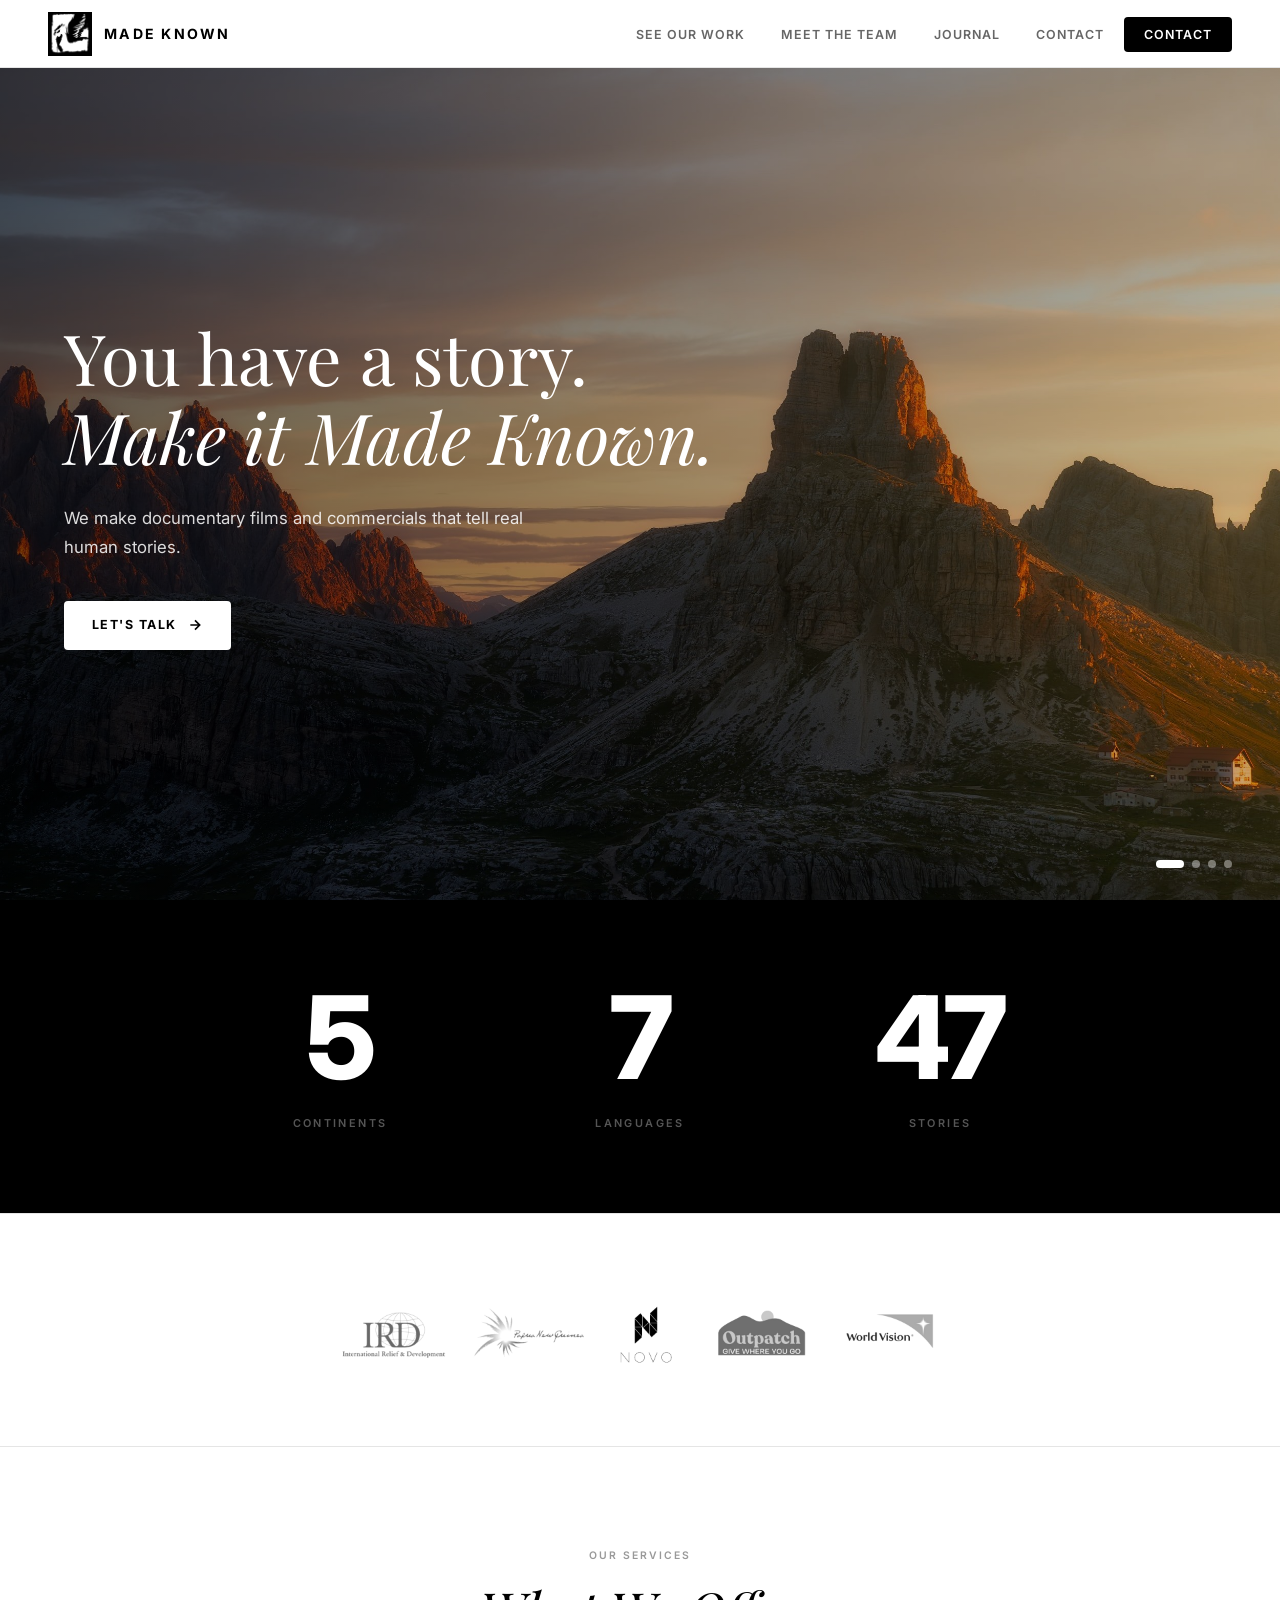
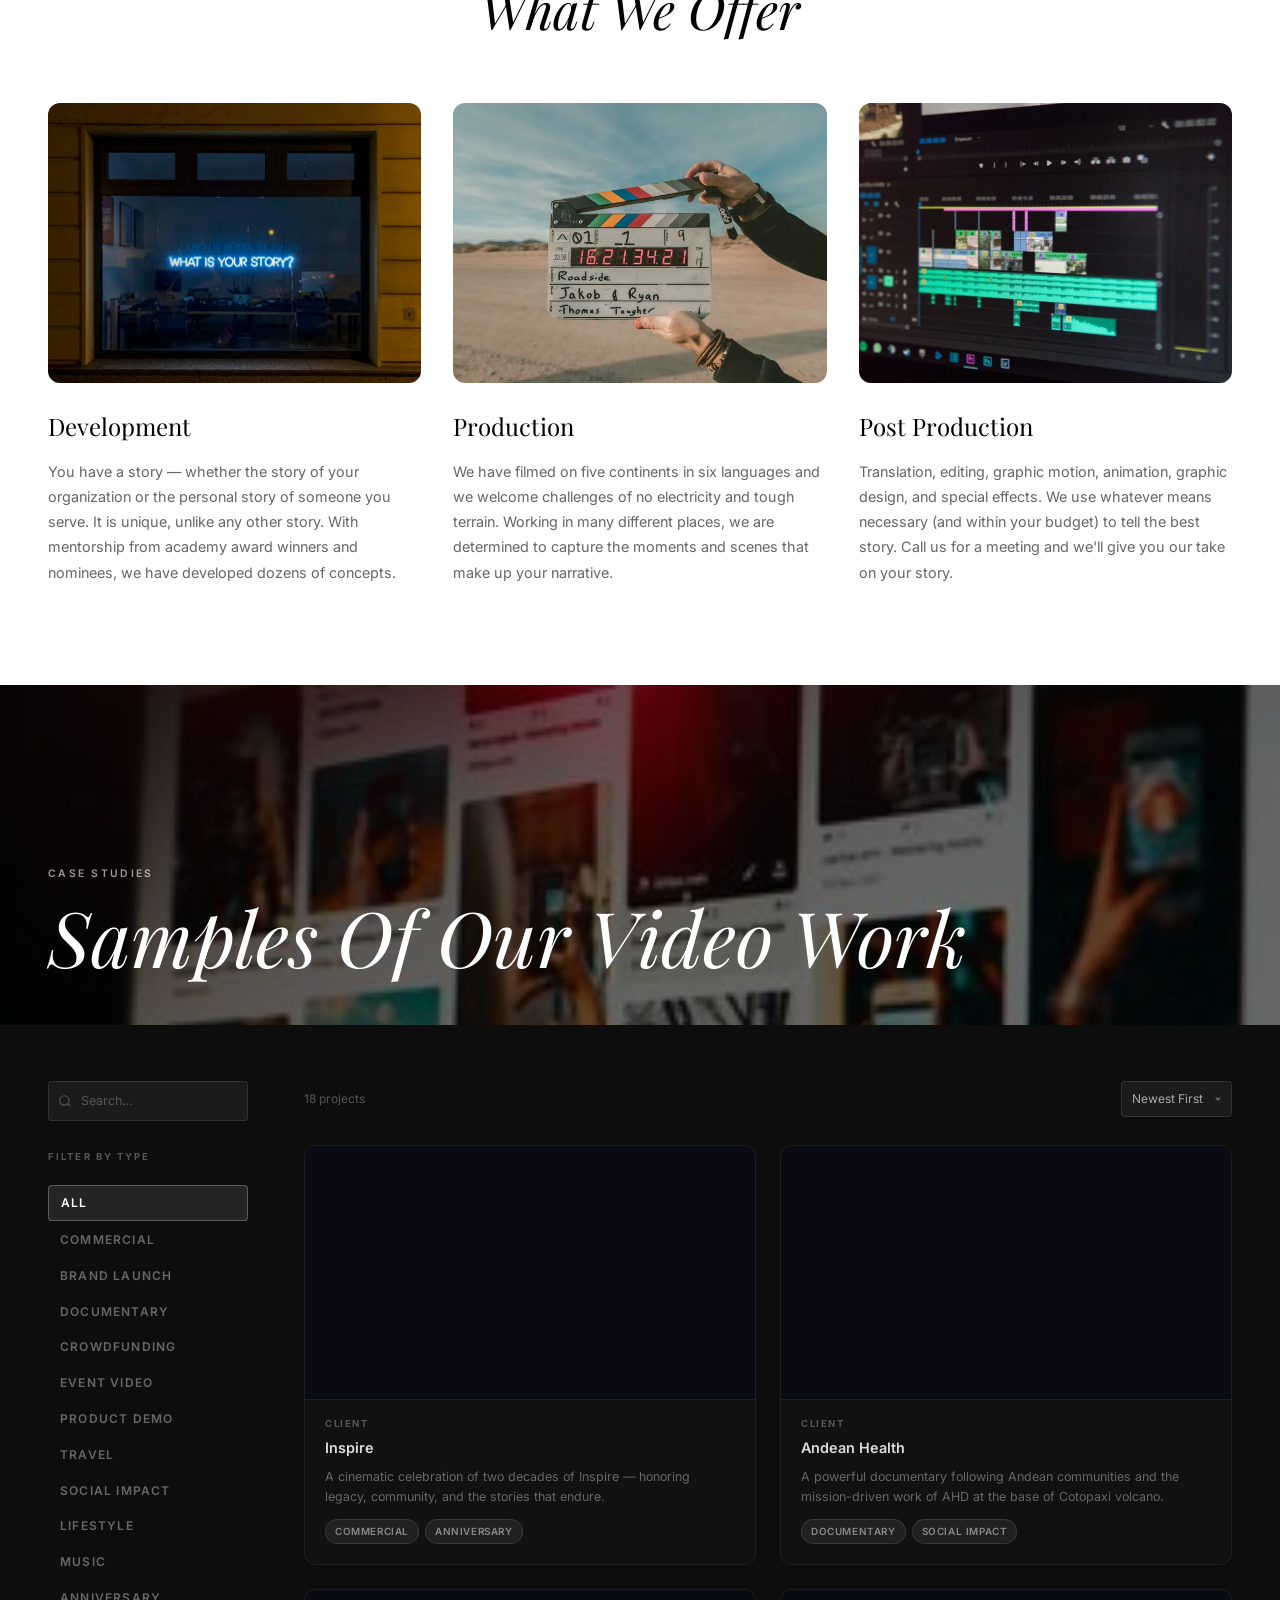
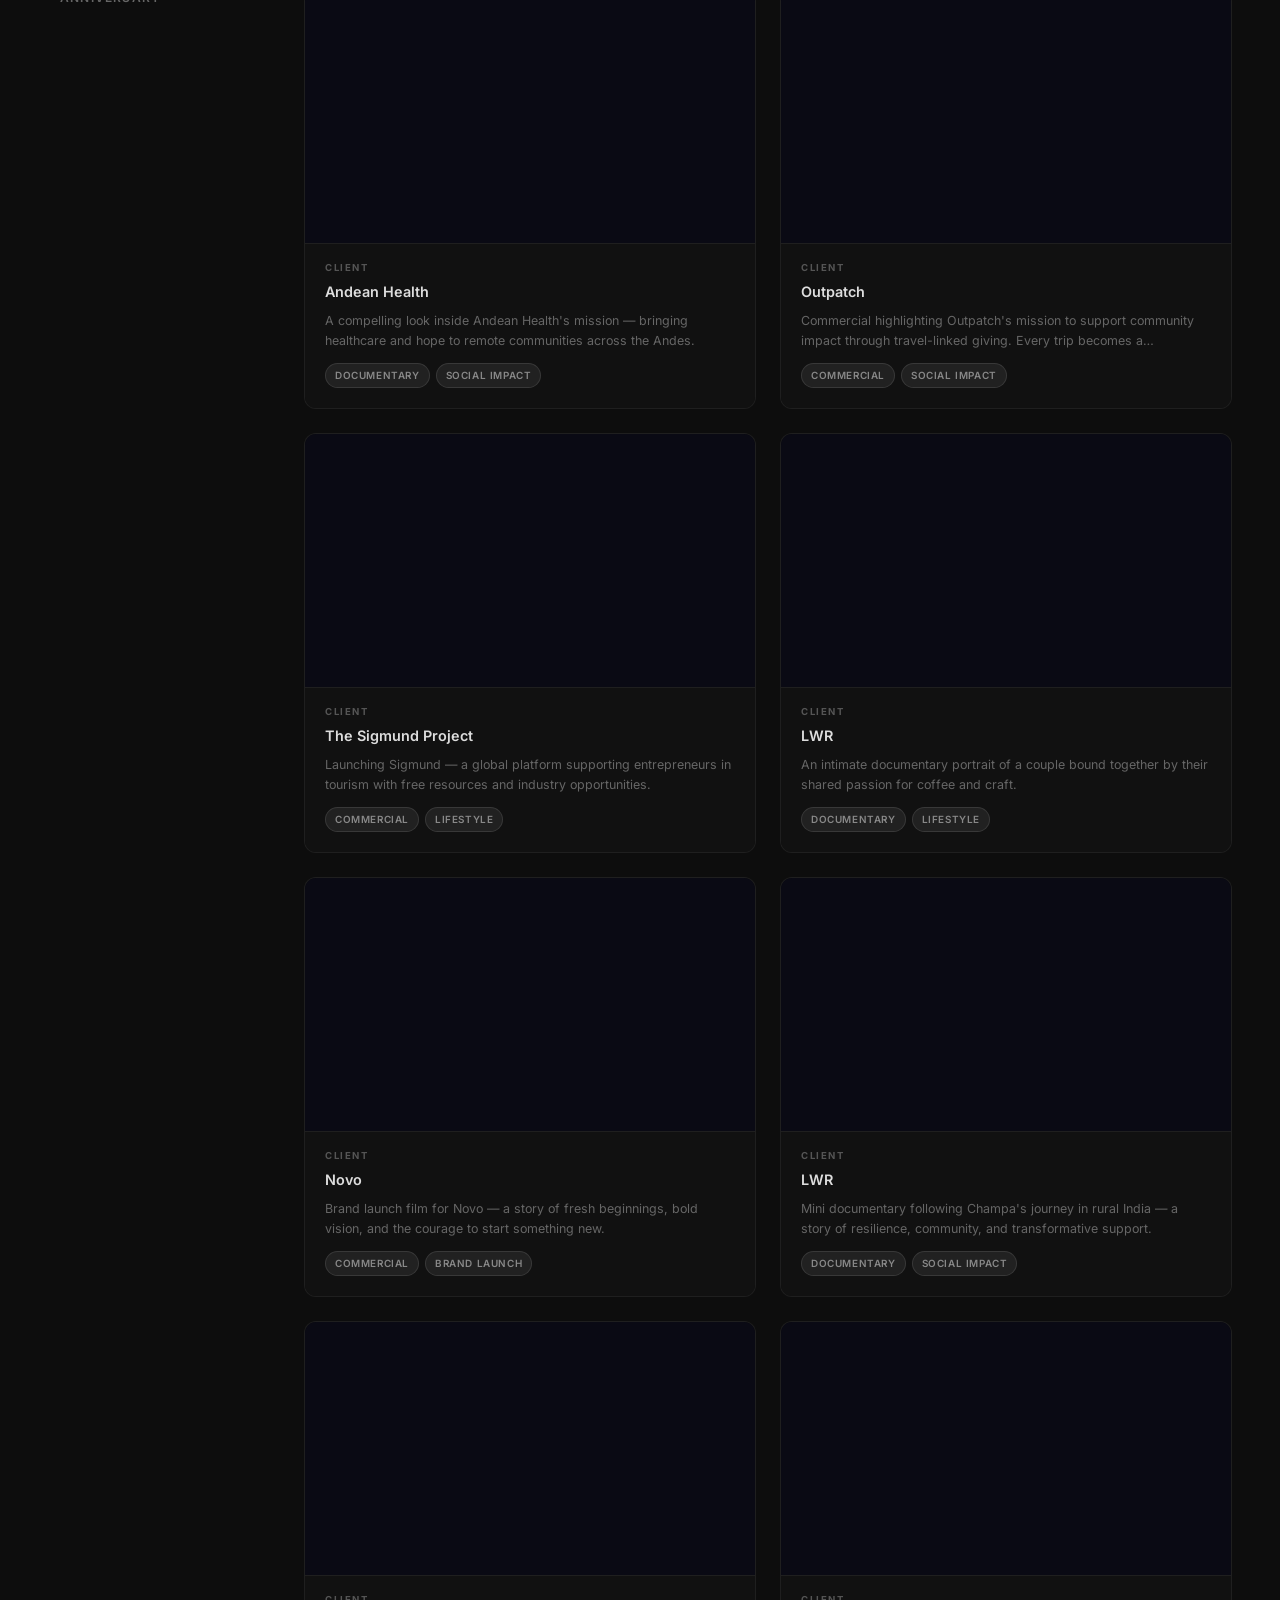
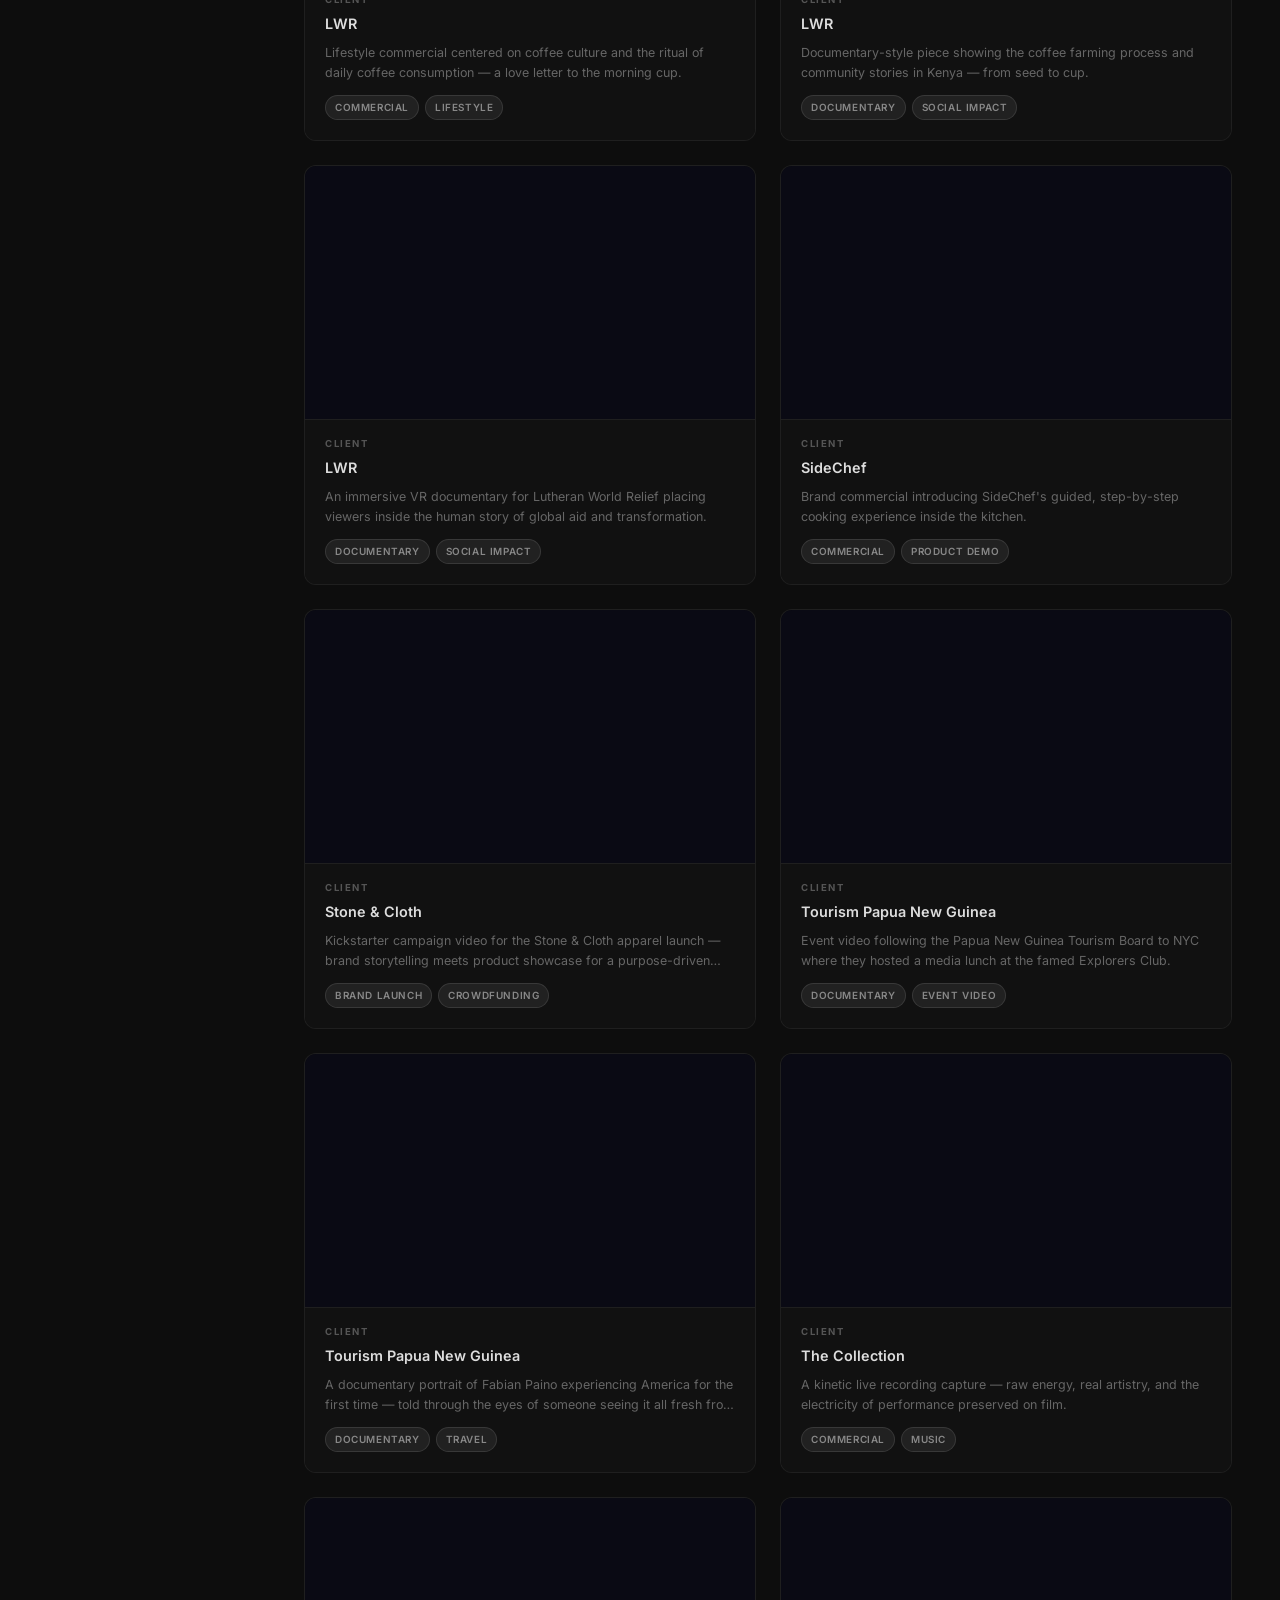
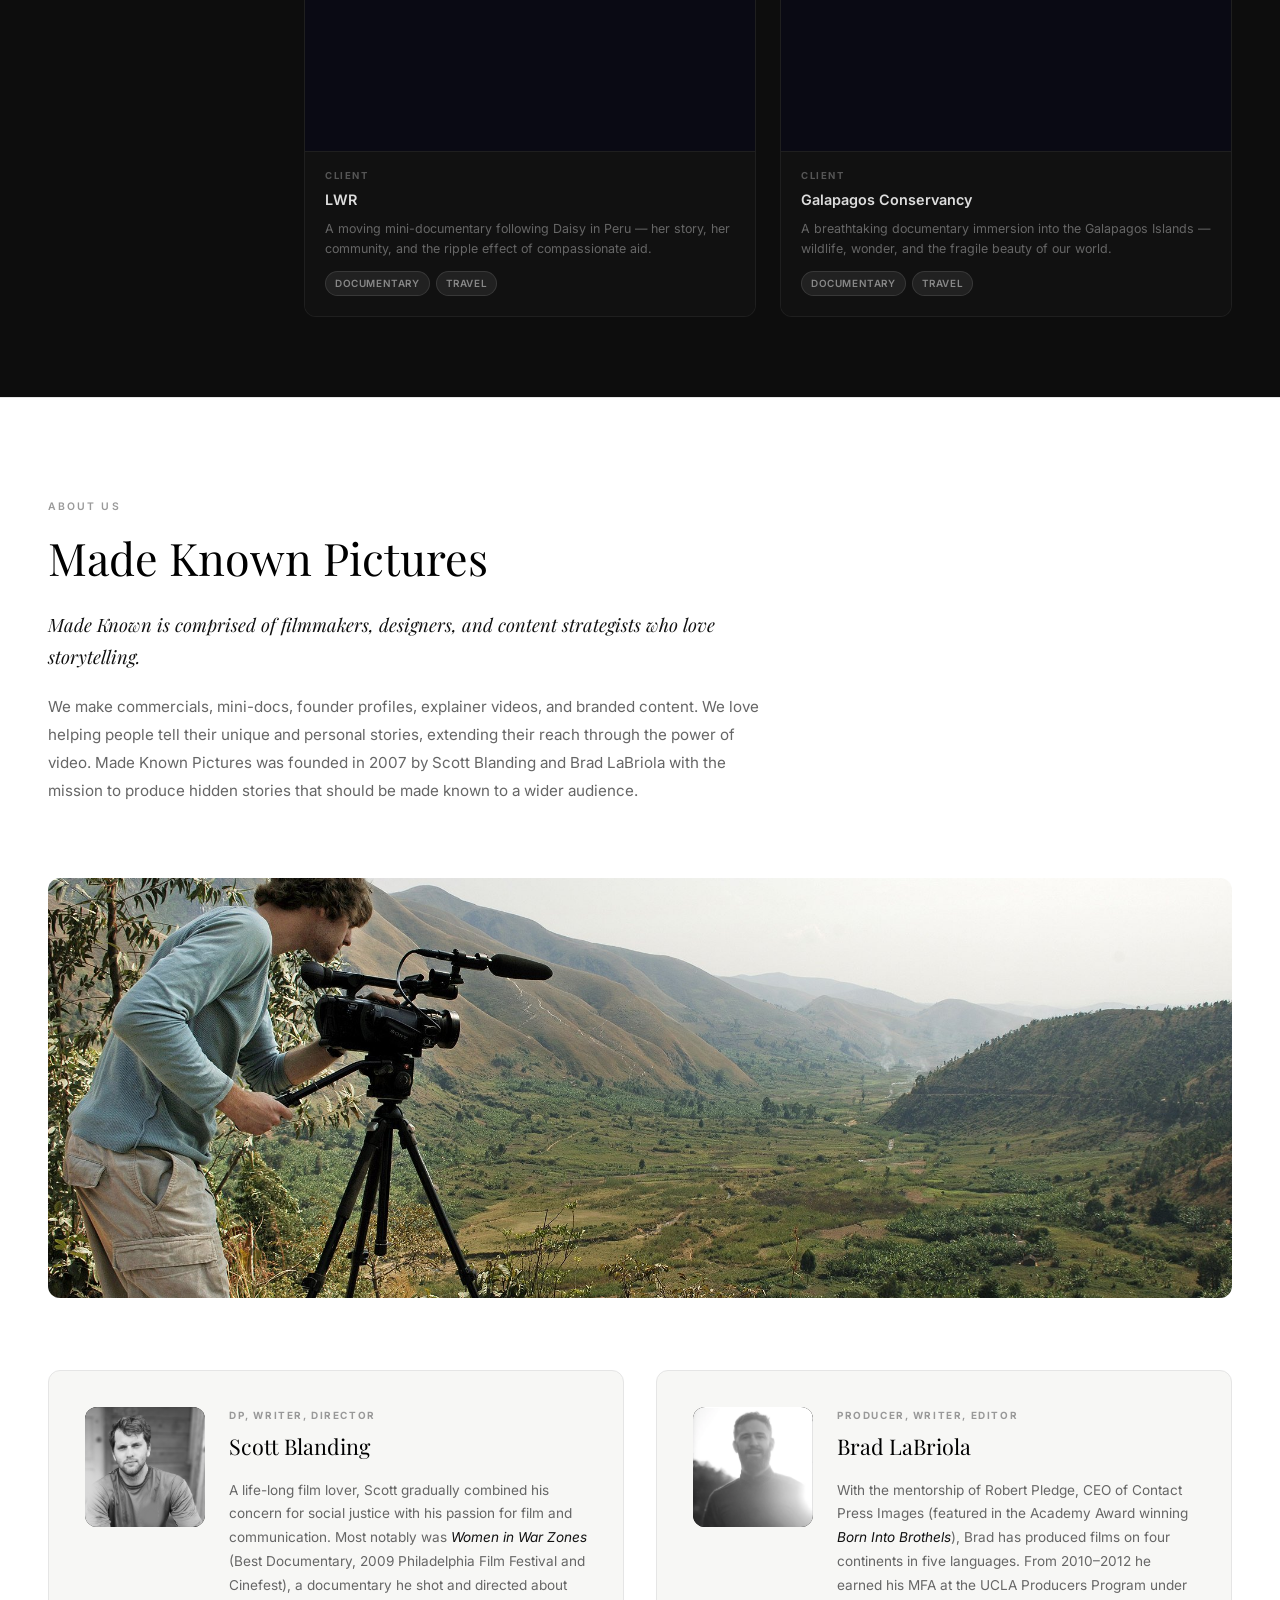
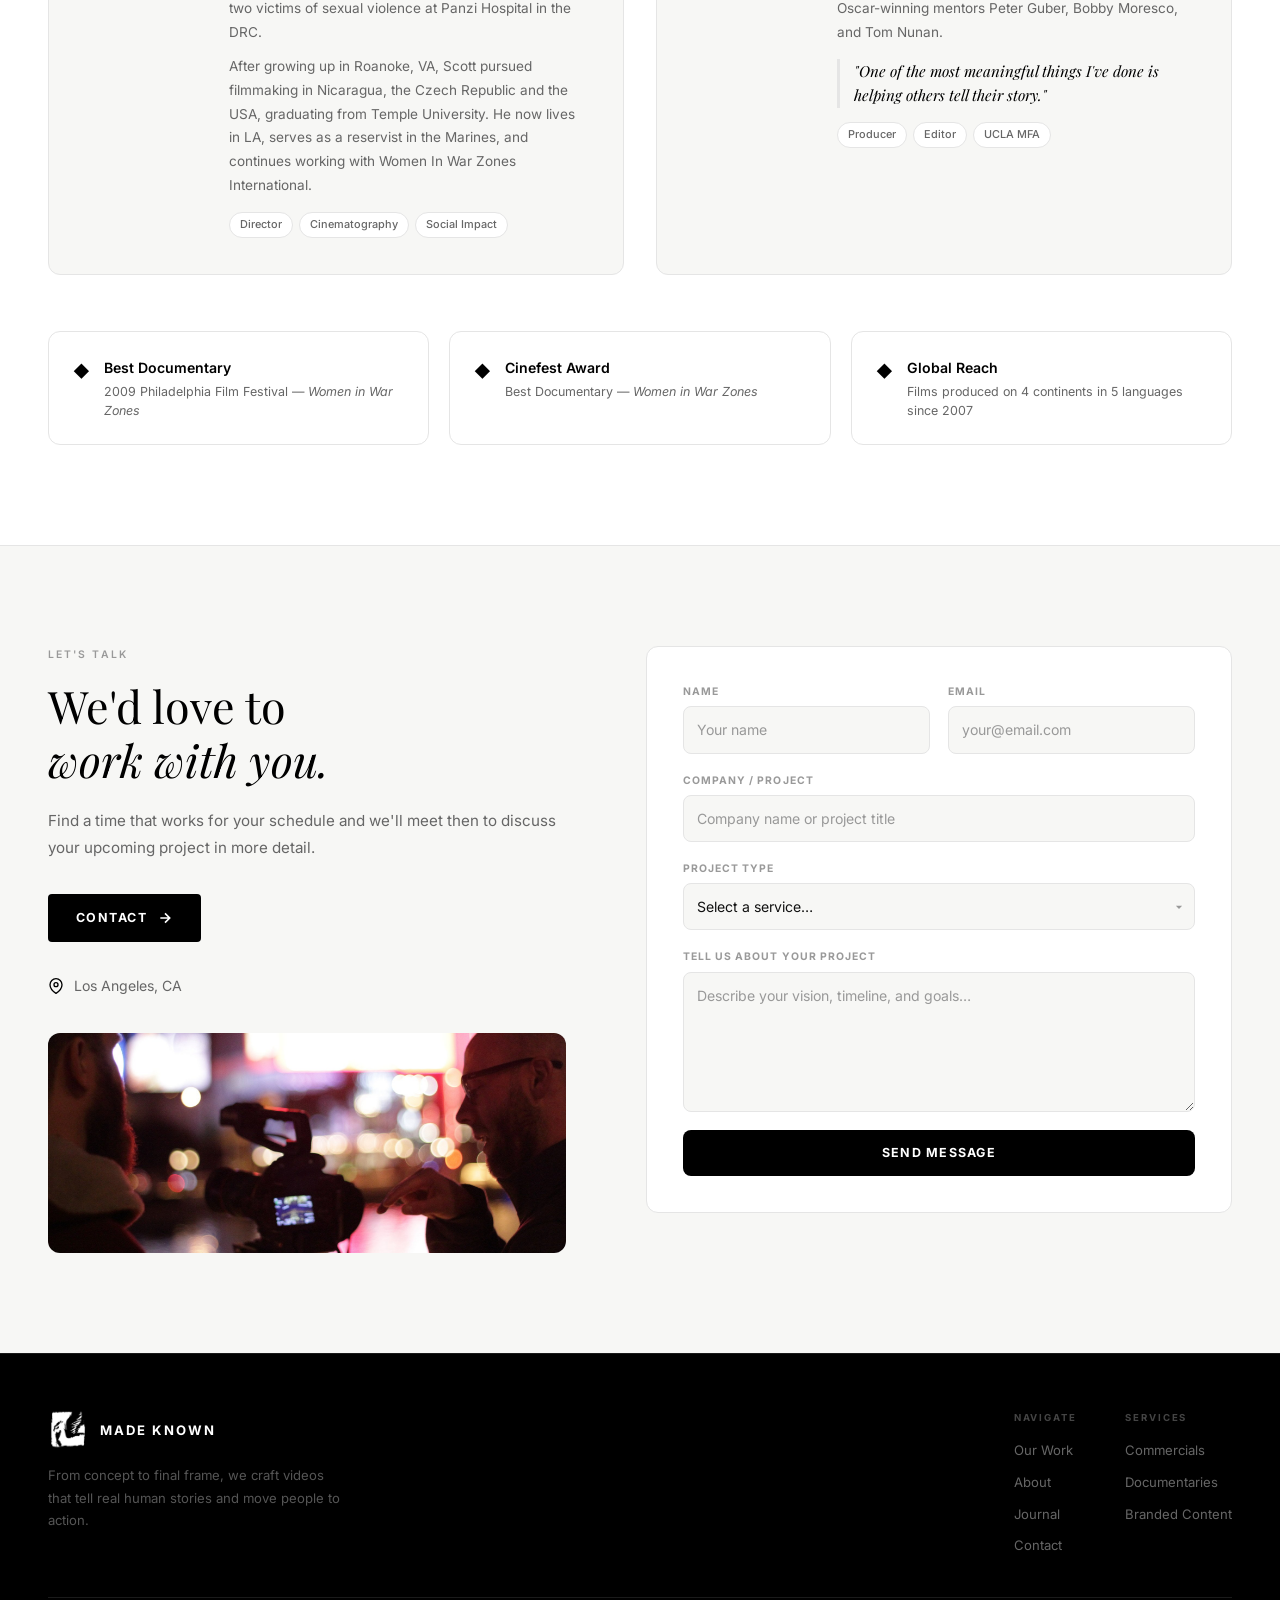
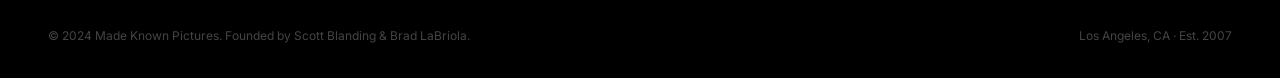
==== commit 589713bb: "Replace 'Schedule a Call' with 'Contact' throughout" ====
--- a/index.html
+++ b/index.html
@@ -25,7 +25,7 @@
         <li><a href="#about">Meet the Team</a></li>
         <li><a href="journal/">Journal</a></li>
         <li><a href="#contact">Contact</a></li>
-        <li><a href="#contact" class="nav__cta">Schedule a Call</a></li>
+        <li><a href="#contact" class="nav__cta">Contact</a></li>
       </ul>
       <button class="nav__toggle" id="nav-toggle" aria-label="Menu">
         <span></span><span></span><span></span>
@@ -247,7 +247,7 @@
           <h2 class="contact__title">We'd love to<br><em>work with you.</em></h2>
           <p class="contact__sub">Find a time that works for your schedule and we'll meet then to discuss your upcoming project in more detail.</p>
           <a href="#contact-form" class="calendly-btn">
-            Schedule a Call
+            Contact
             <svg viewBox="0 0 24 24" fill="none" stroke="currentColor" stroke-width="2.5"><path d="M5 12h14M12 5l7 7-7 7"/></svg>
           </a>
           <div class="contact__detail">
--- a/css/main.css
+++ b/css/main.css
@@ -295,9 +295,9 @@
   border-bottom: 1px solid var(--border);
 }
 .logo-carousel__inner {
-  max-width: 960px;
+  width: 80%;
+  max-width: 1200px;
   margin: 0 auto;
-  padding: 0 48px;
   text-align: center;
 }
 .logo-carousel__label {
@@ -306,25 +306,25 @@
   letter-spacing: 0.22em;
   text-transform: uppercase;
   color: var(--text-light);
-  margin-bottom: 36px;
+  margin-bottom: 28px;
 }
 .logo-carousel__stage {
+  position: relative;
+  height: 120px;
   display: flex;
   align-items: center;
   justify-content: center;
-  flex-wrap: wrap;
-  gap: 48px 64px;
 }
 .logo-carousel__img {
-  max-height: 52px;
-  max-width: 160px;
+  position: absolute;
+  max-height: 100px;
+  max-width: 80%;
   width: auto;
   object-fit: contain;
-  opacity: 0.55;
-  transition: opacity 0.2s ease;
-  filter: grayscale(1);
-}
-.logo-carousel__img:hover { opacity: 0.85; }
+  opacity: 0;
+  transition: opacity 0.7s ease;
+}
+.logo-carousel__img.active { opacity: 1; }
 
 /* ═══════════════════════════════════════════════════════════════
    ABOUT — section photo
@@ -1119,9 +1119,9 @@
   .about__awards { grid-template-columns: 1fr; }
   .founder { flex-direction: column; }
 
-  .logo-carousel__inner { max-width: 100%; padding: 0 20px; }
-  .logo-carousel__stage { gap: 28px 36px; }
-  .logo-carousel__img { max-height: 36px; max-width: 110px; }
+  .logo-carousel__inner { width: 90%; }
+  .logo-carousel__stage { height: 90px; }
+  .logo-carousel__img { max-height: 70px; }
 }
 
 @media (prefers-reduced-motion: reduce) {
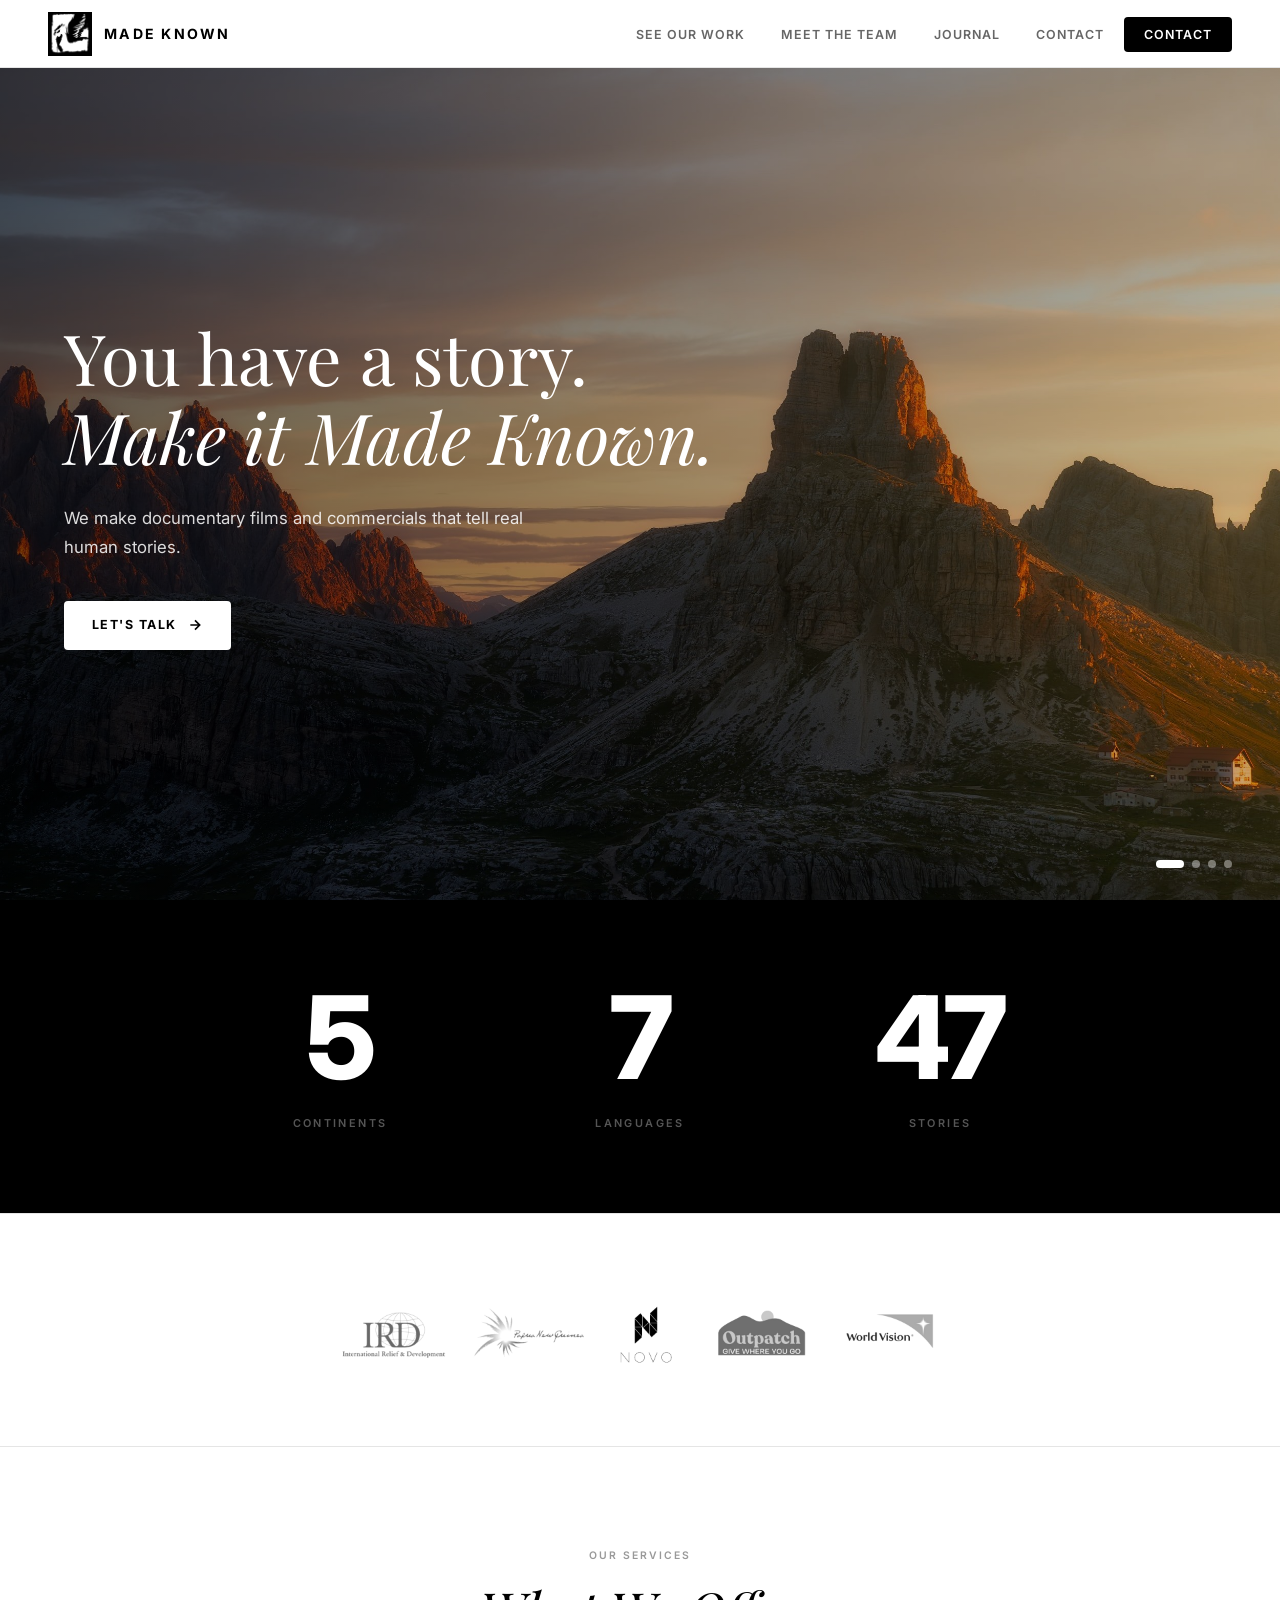
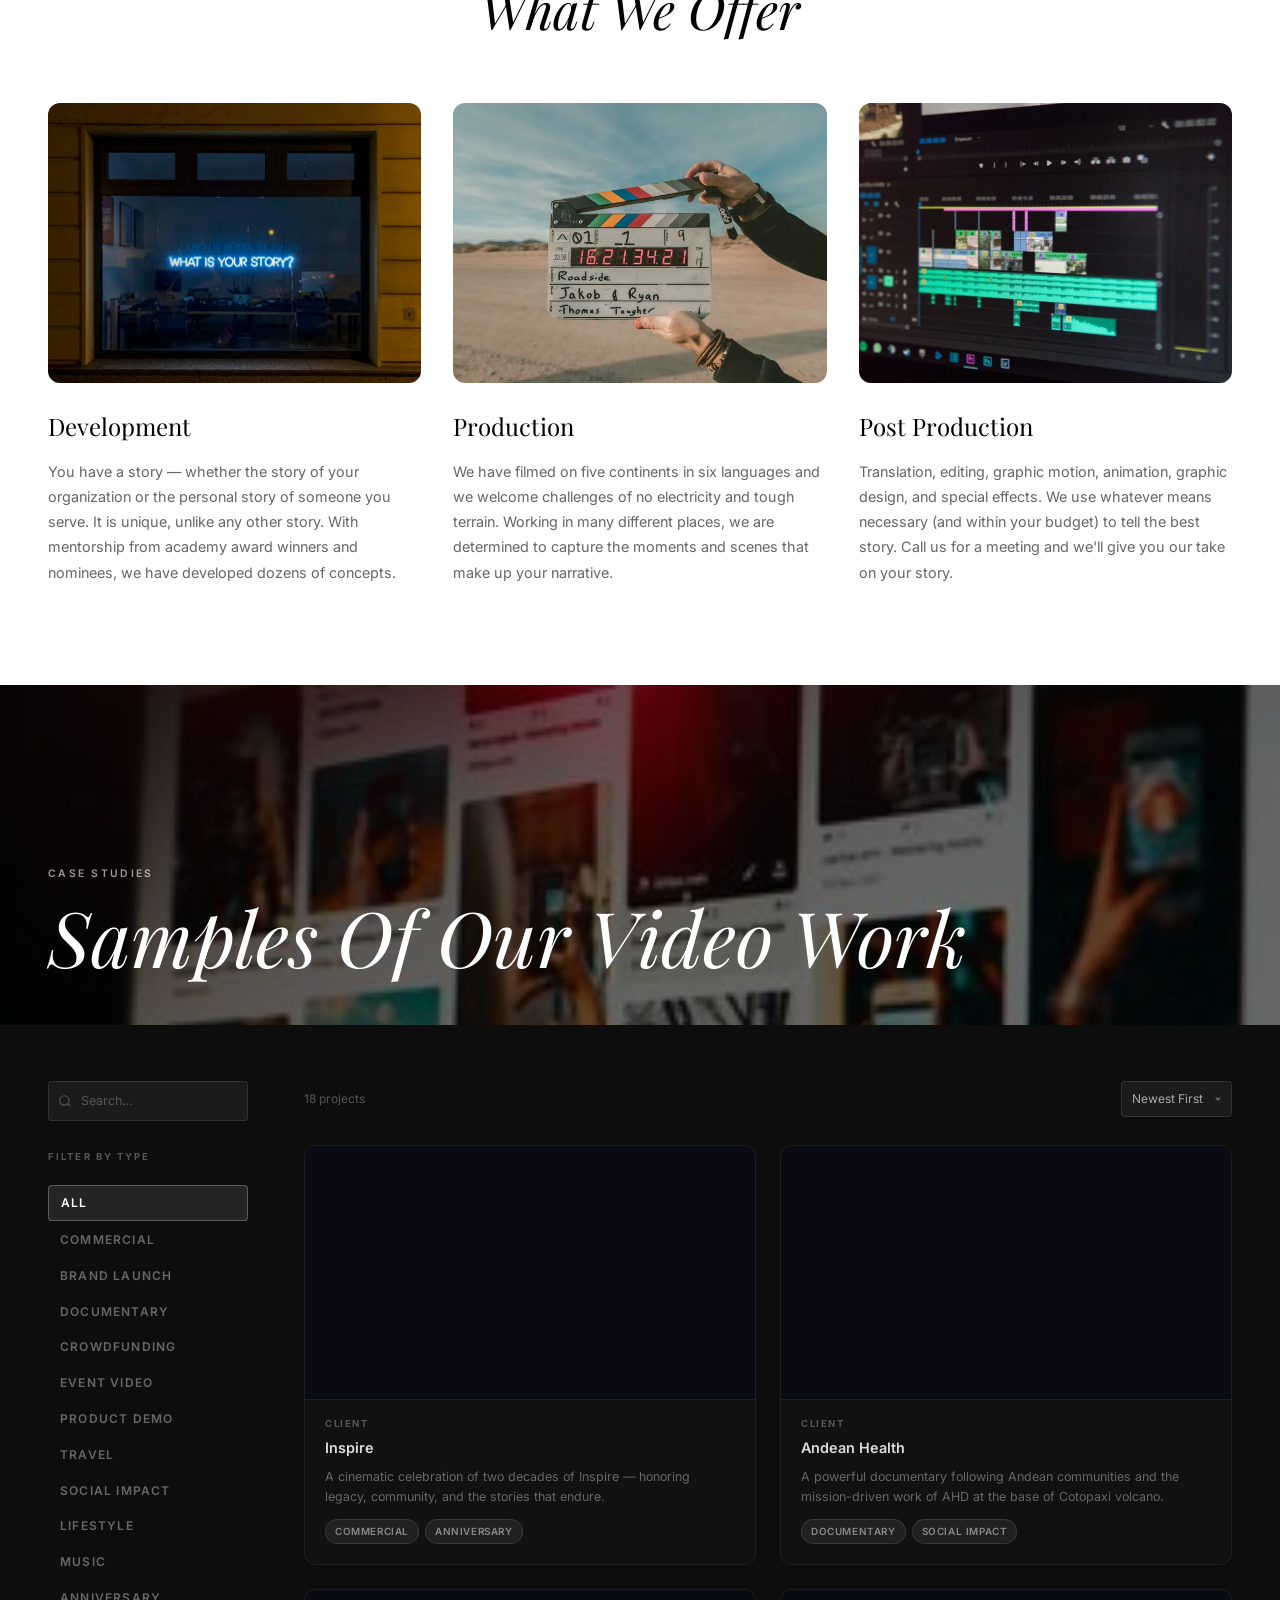
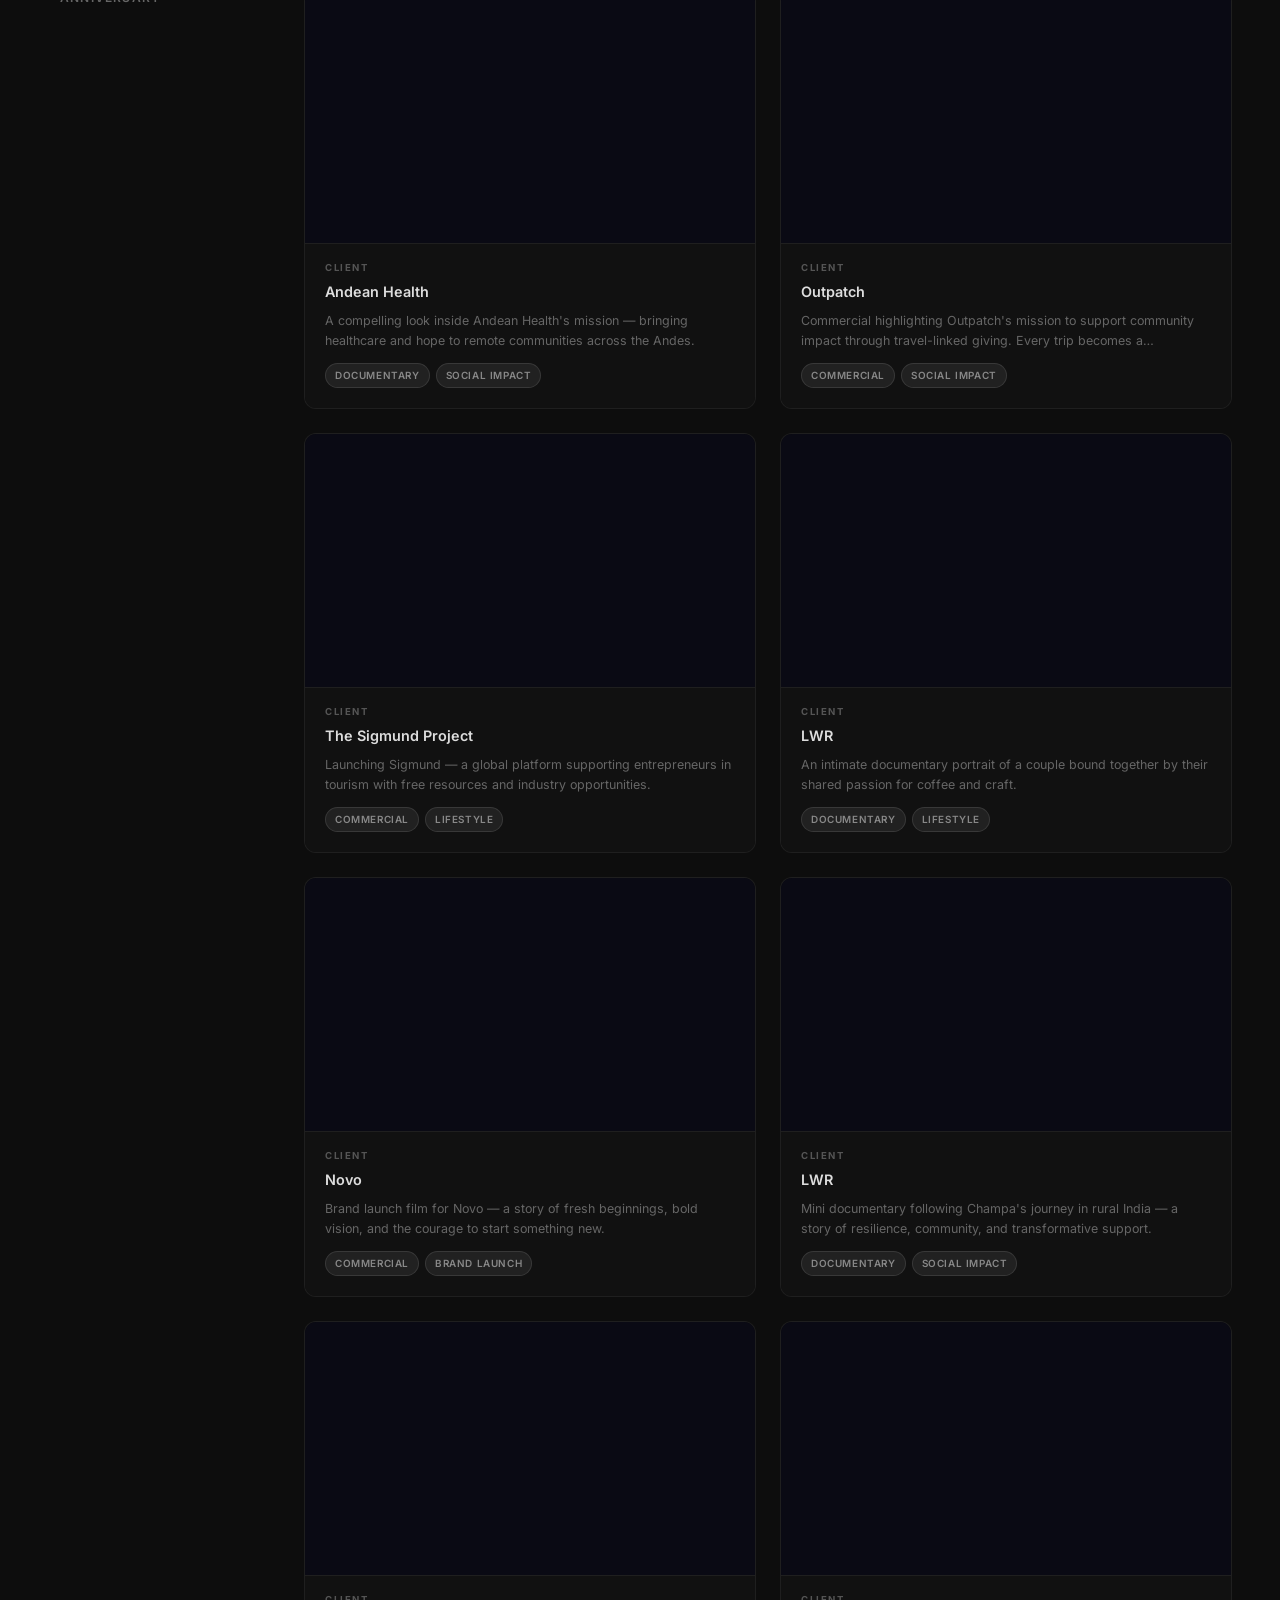
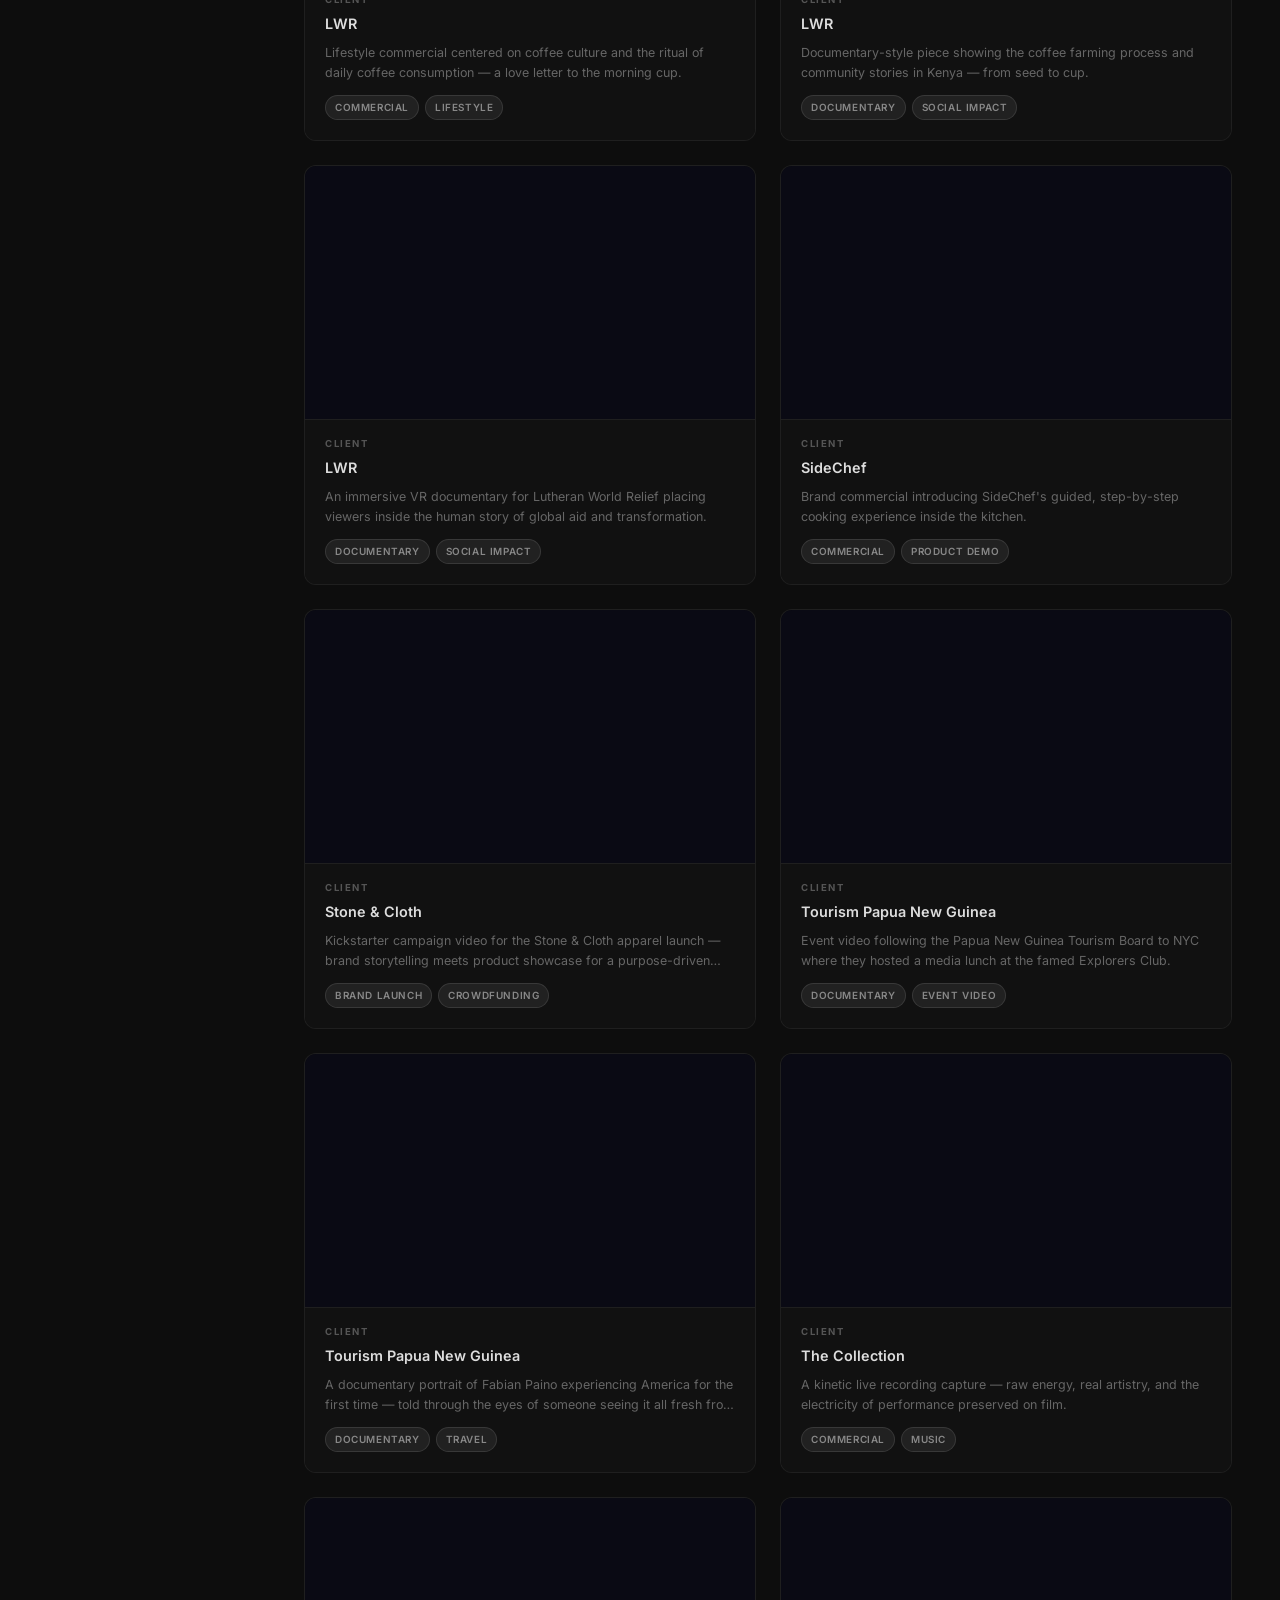
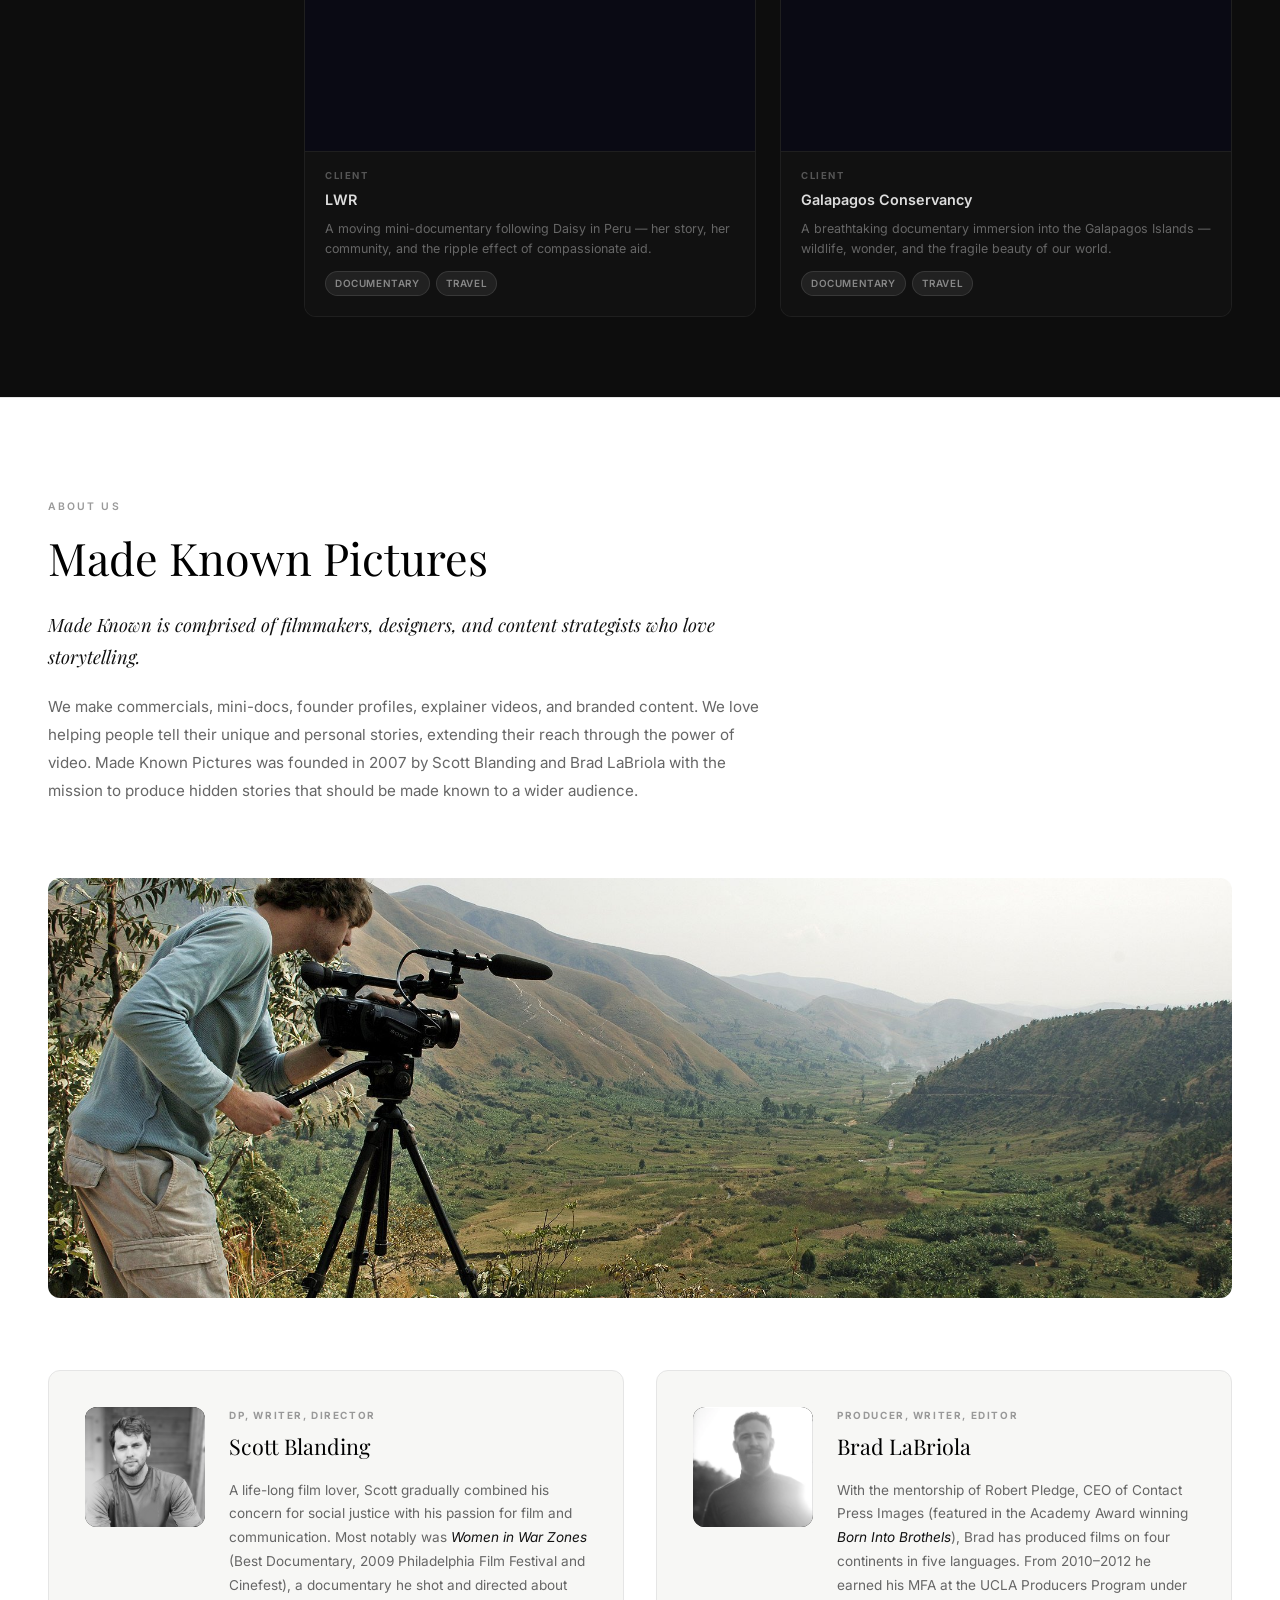
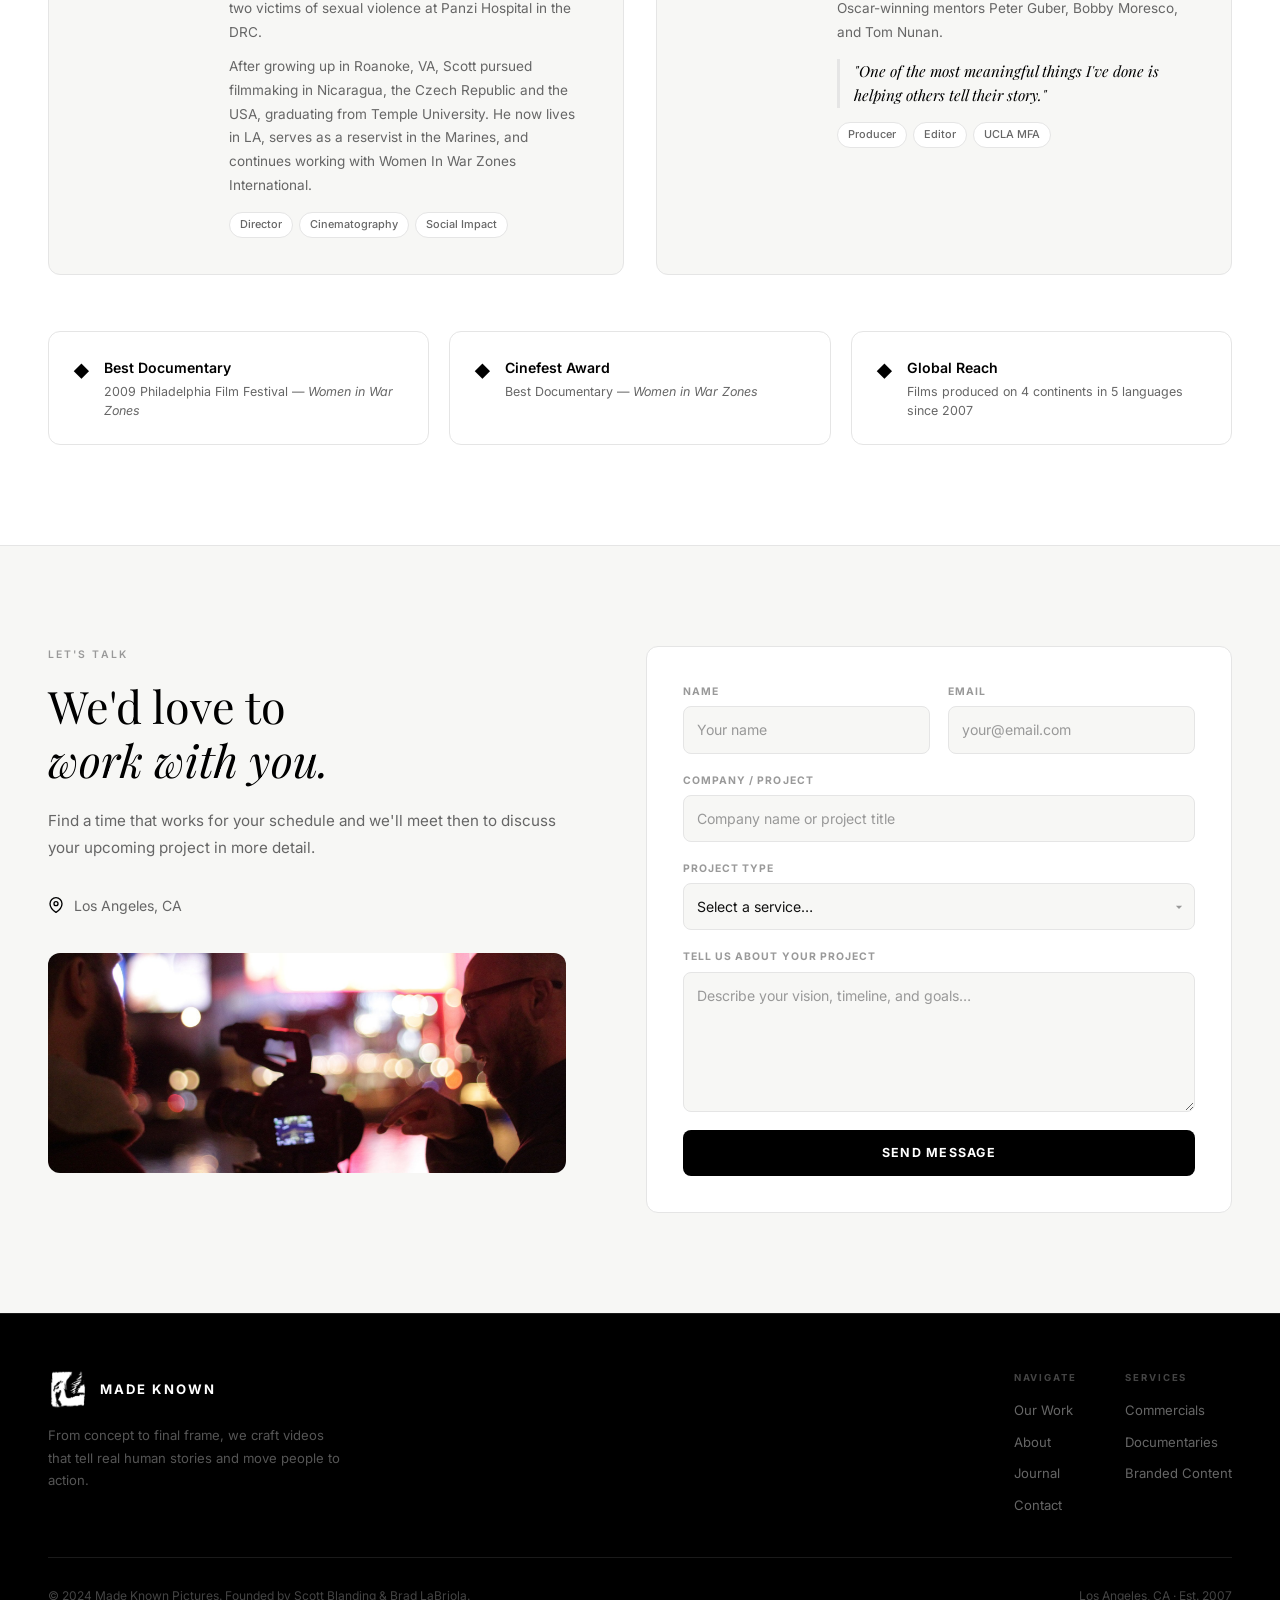
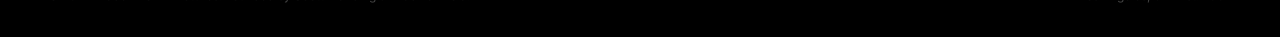
==== commit fb81c9f5: "Remove duplicate Contact button; replace live iframe thumbnails with static images" ====
--- a/index.html
+++ b/index.html
@@ -246,10 +246,6 @@
           <span class="eyebrow">Let's Talk</span>
           <h2 class="contact__title">We'd love to<br><em>work with you.</em></h2>
           <p class="contact__sub">Find a time that works for your schedule and we'll meet then to discuss your upcoming project in more detail.</p>
-          <a href="#contact-form" class="calendly-btn">
-            Contact
-            <svg viewBox="0 0 24 24" fill="none" stroke="currentColor" stroke-width="2.5"><path d="M5 12h14M12 5l7 7-7 7"/></svg>
-          </a>
           <div class="contact__detail">
             <svg viewBox="0 0 24 24" fill="none" stroke="currentColor" stroke-width="2"><path d="M21 10c0 7-9 13-9 13s-9-6-9-13a9 9 0 0 1 18 0z"/><circle cx="12" cy="10" r="3"/></svg>
             <span>Los Angeles, CA</span>
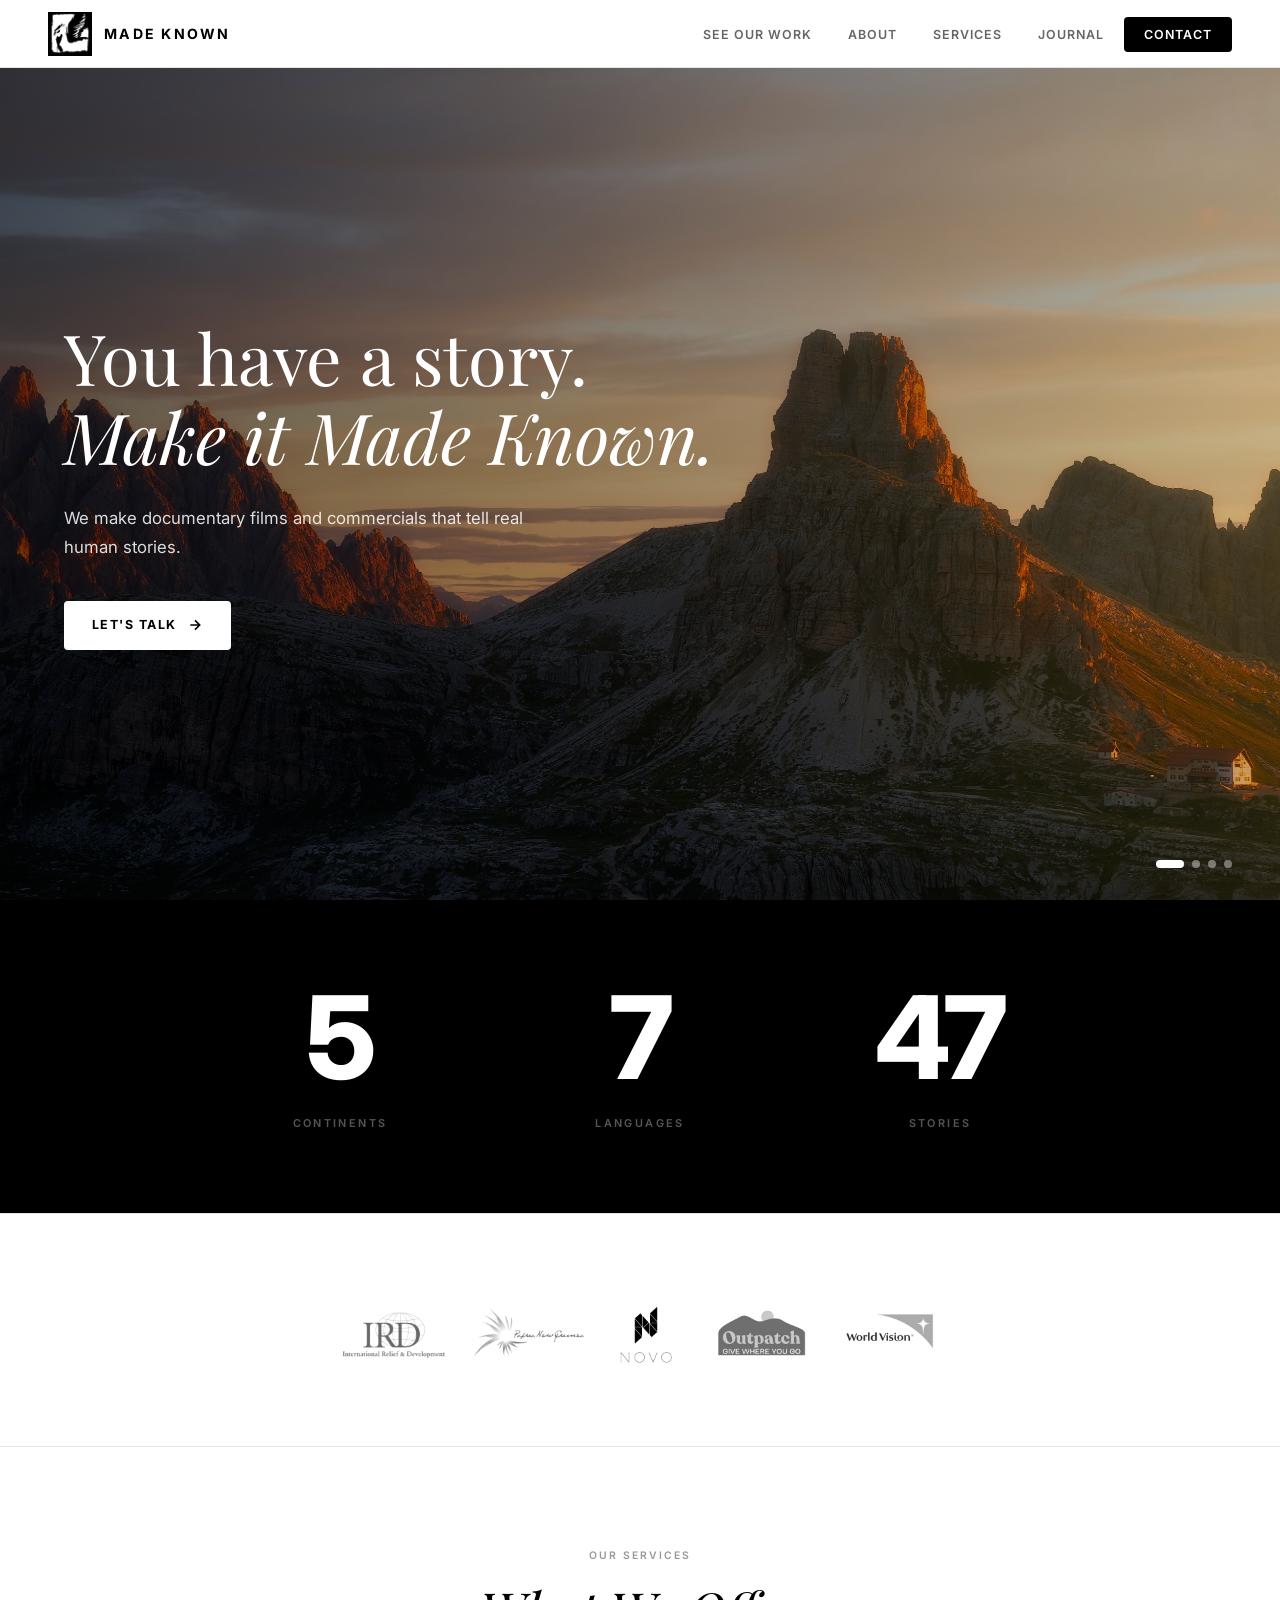
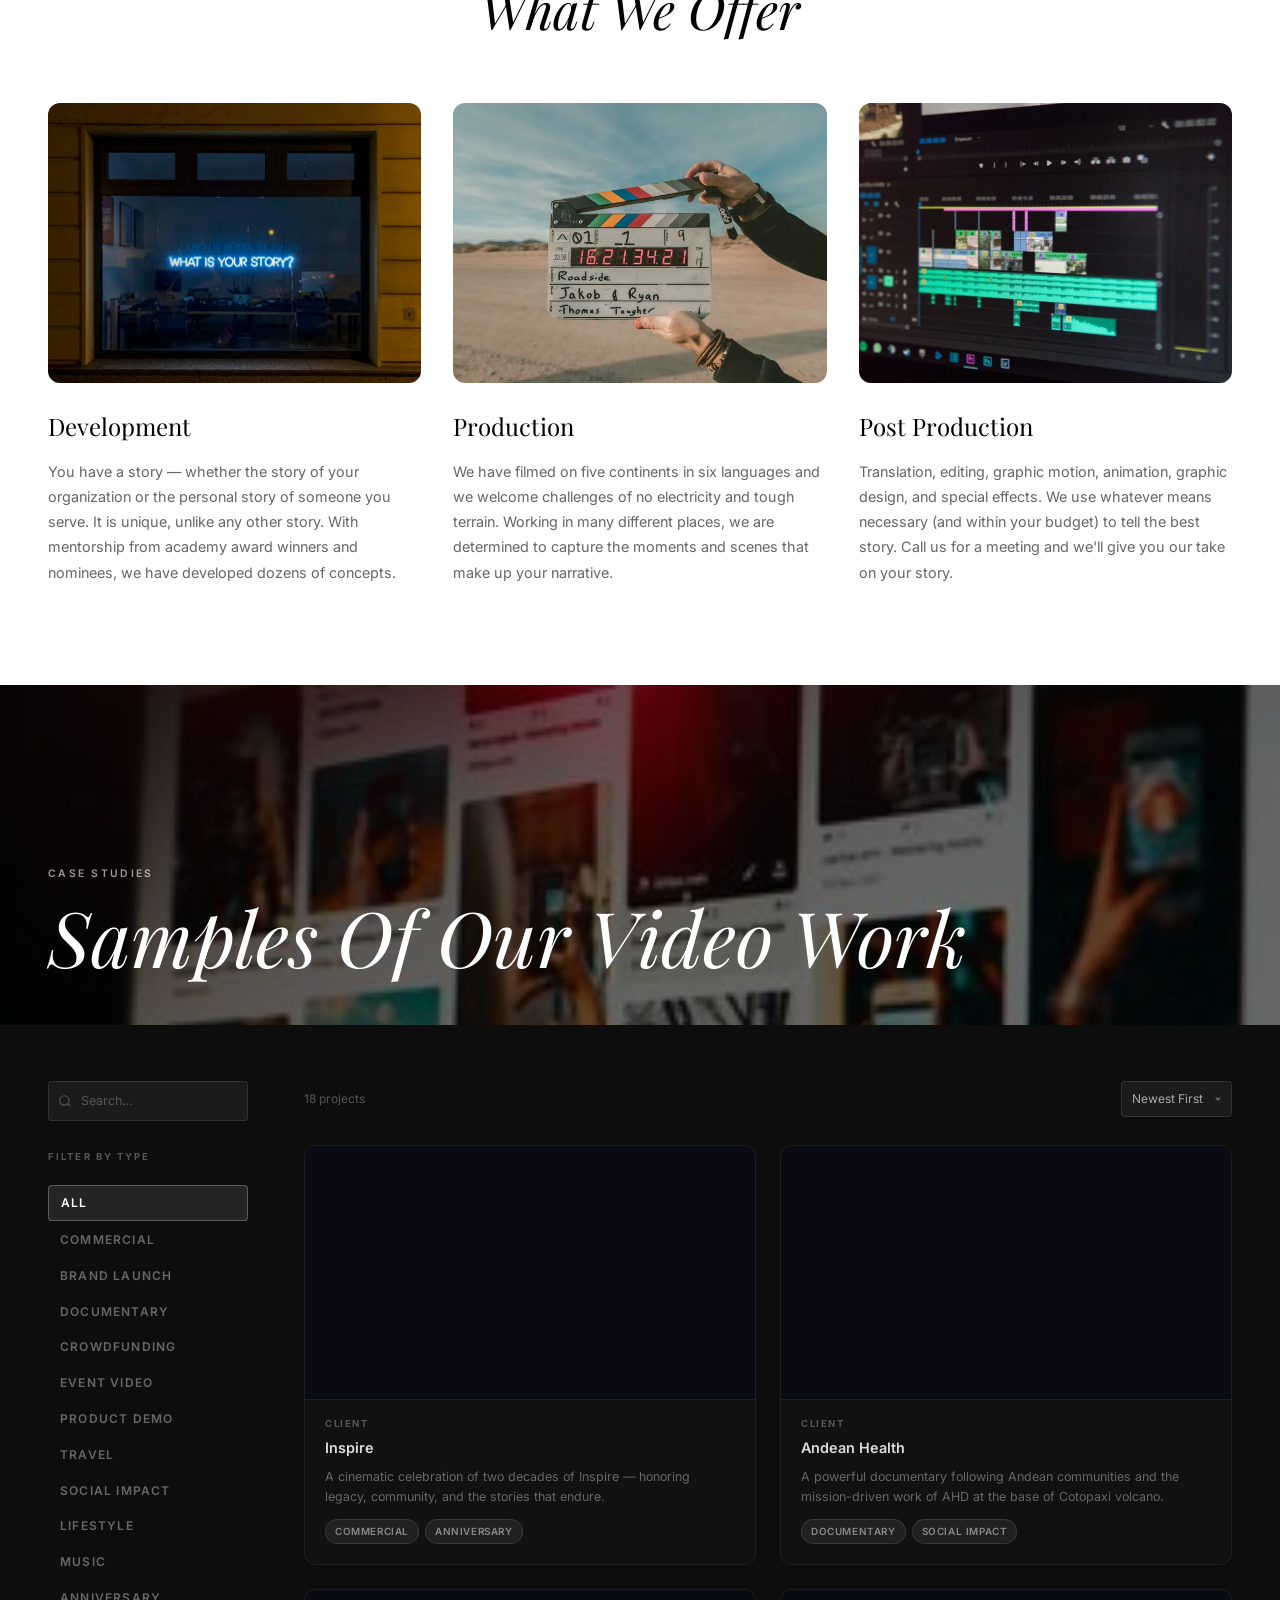
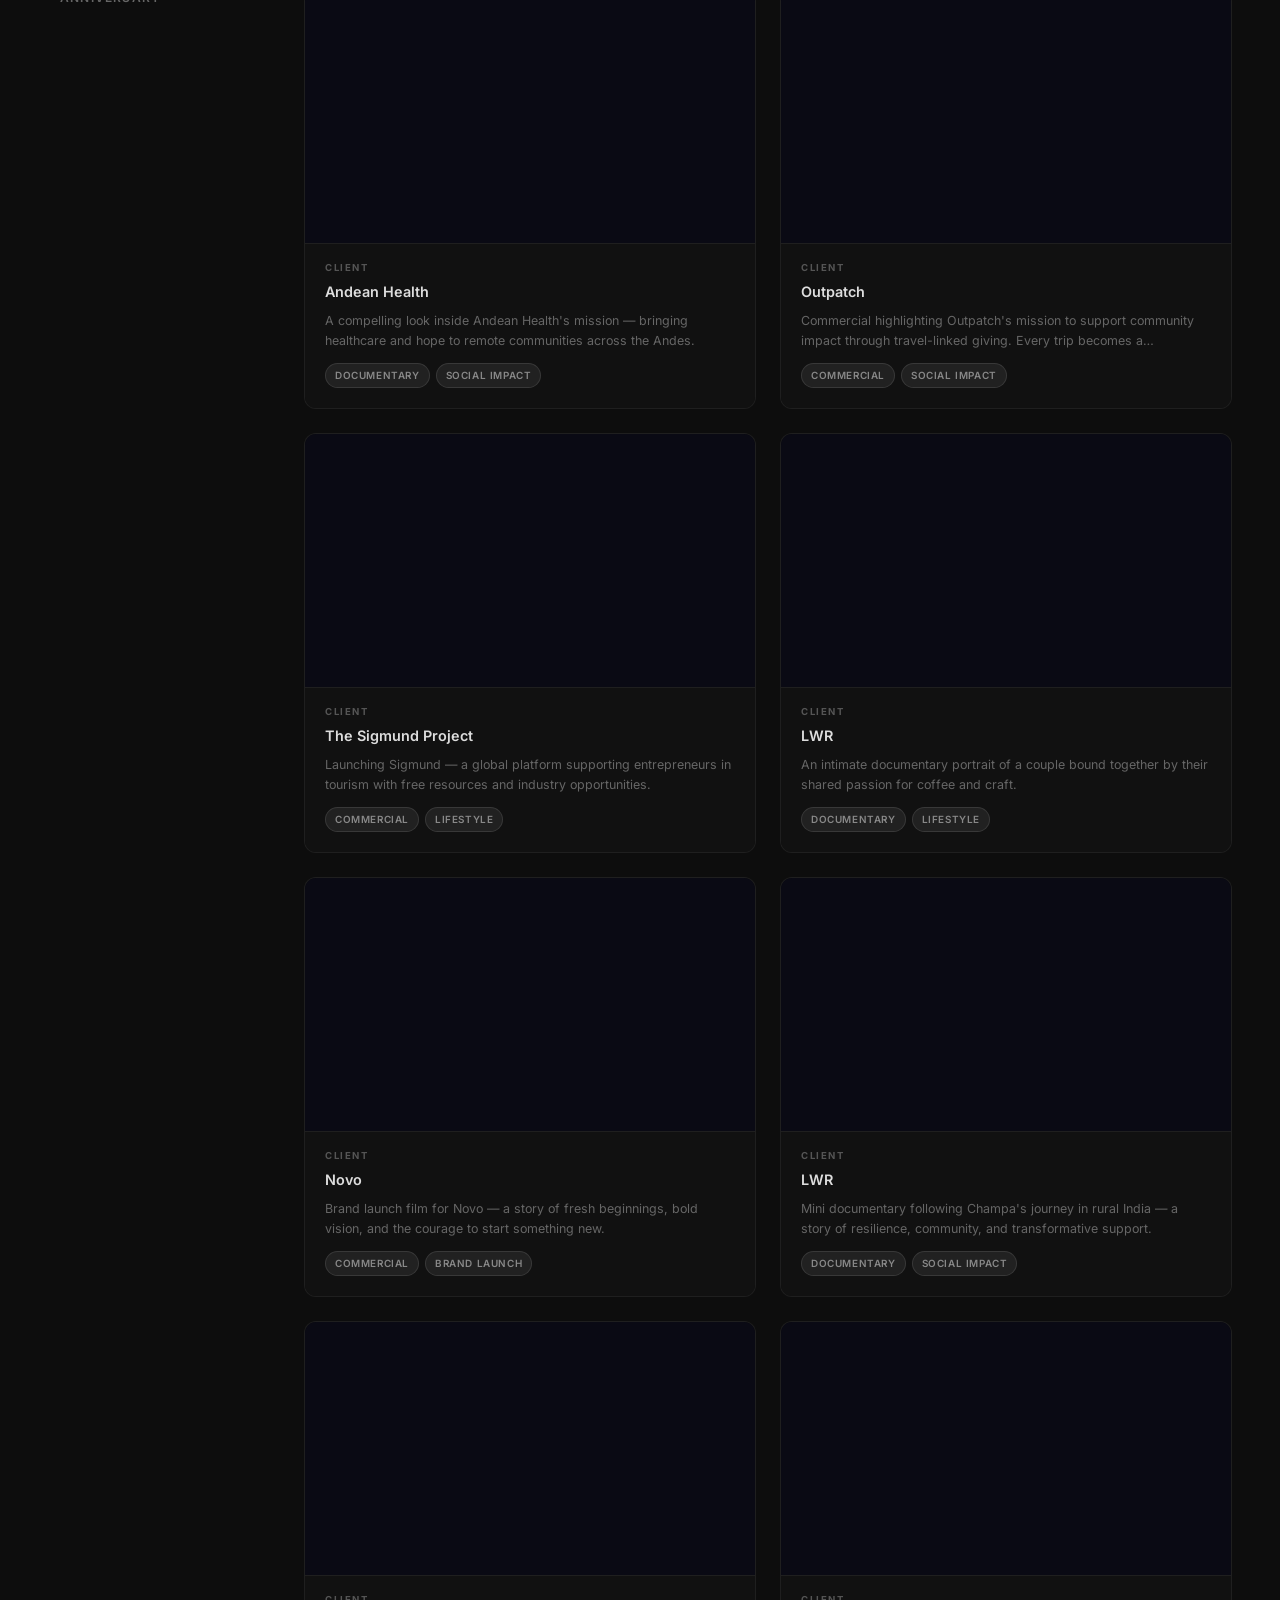
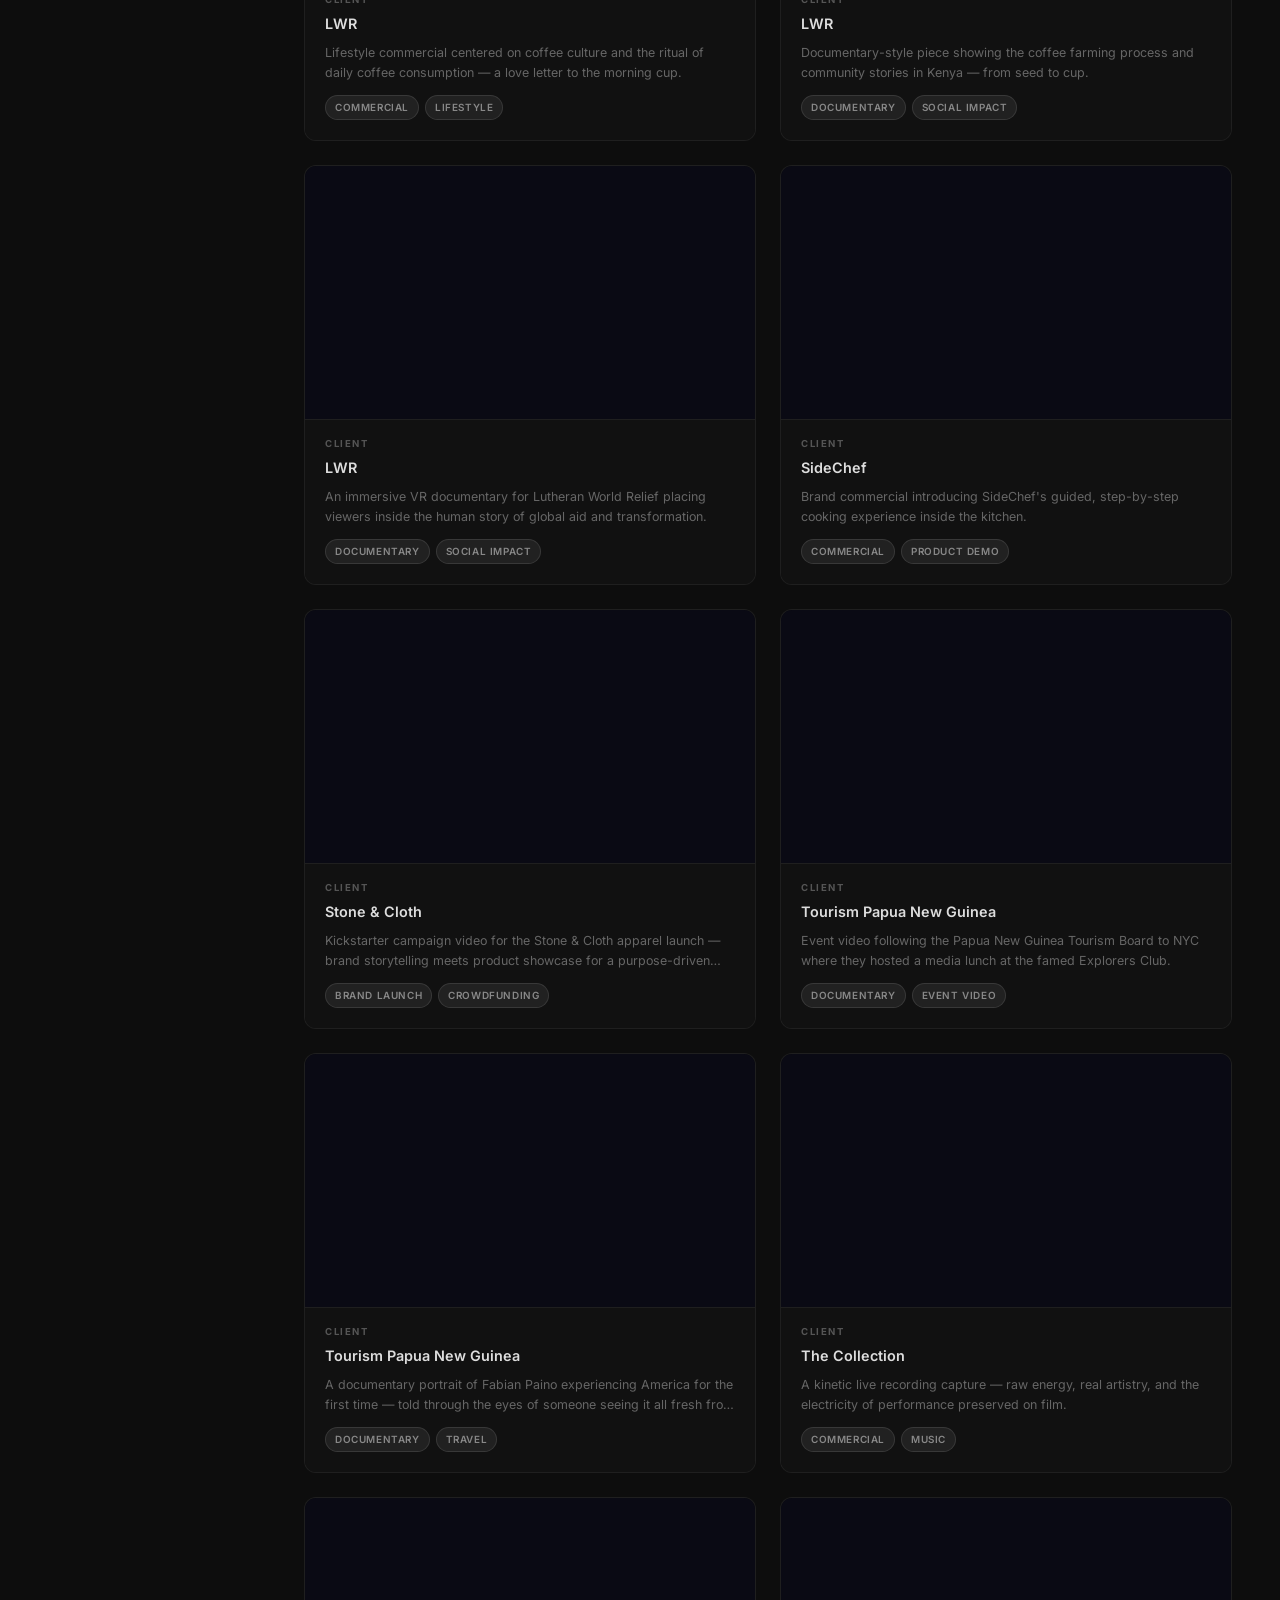
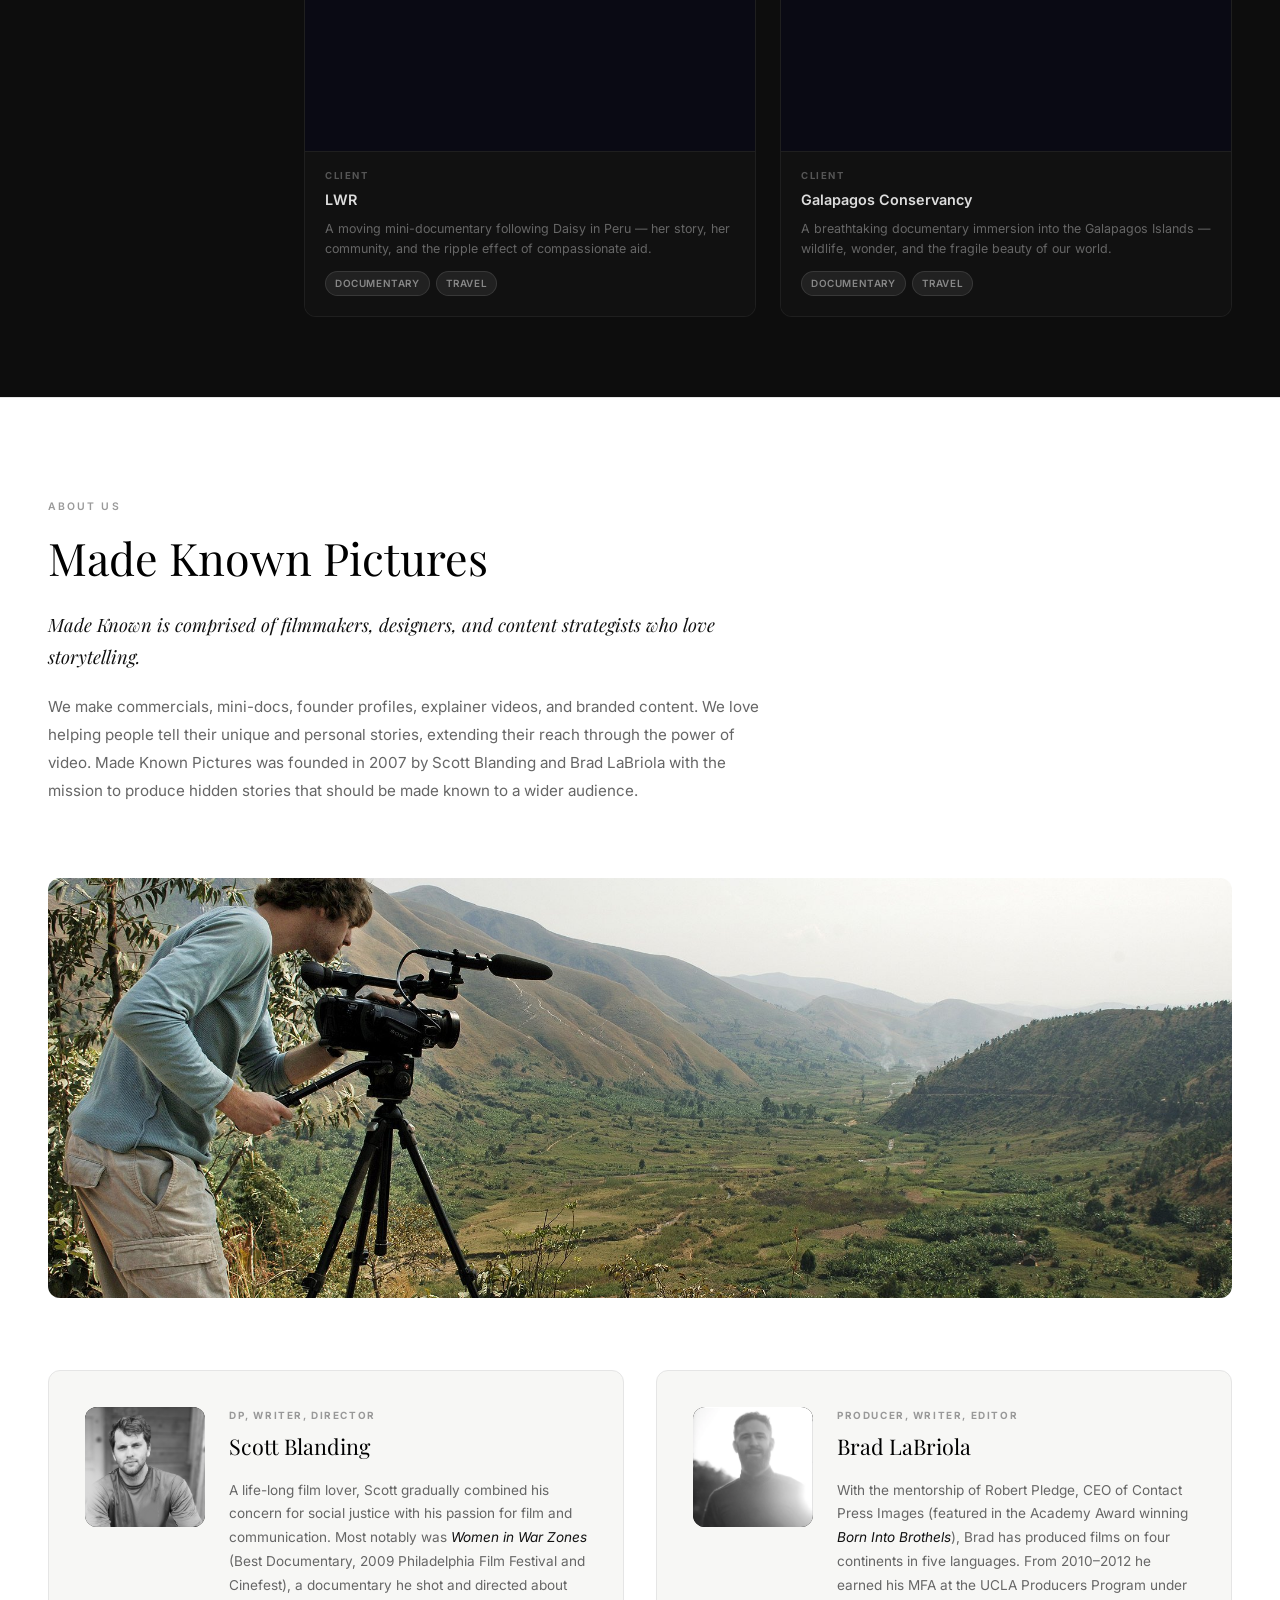
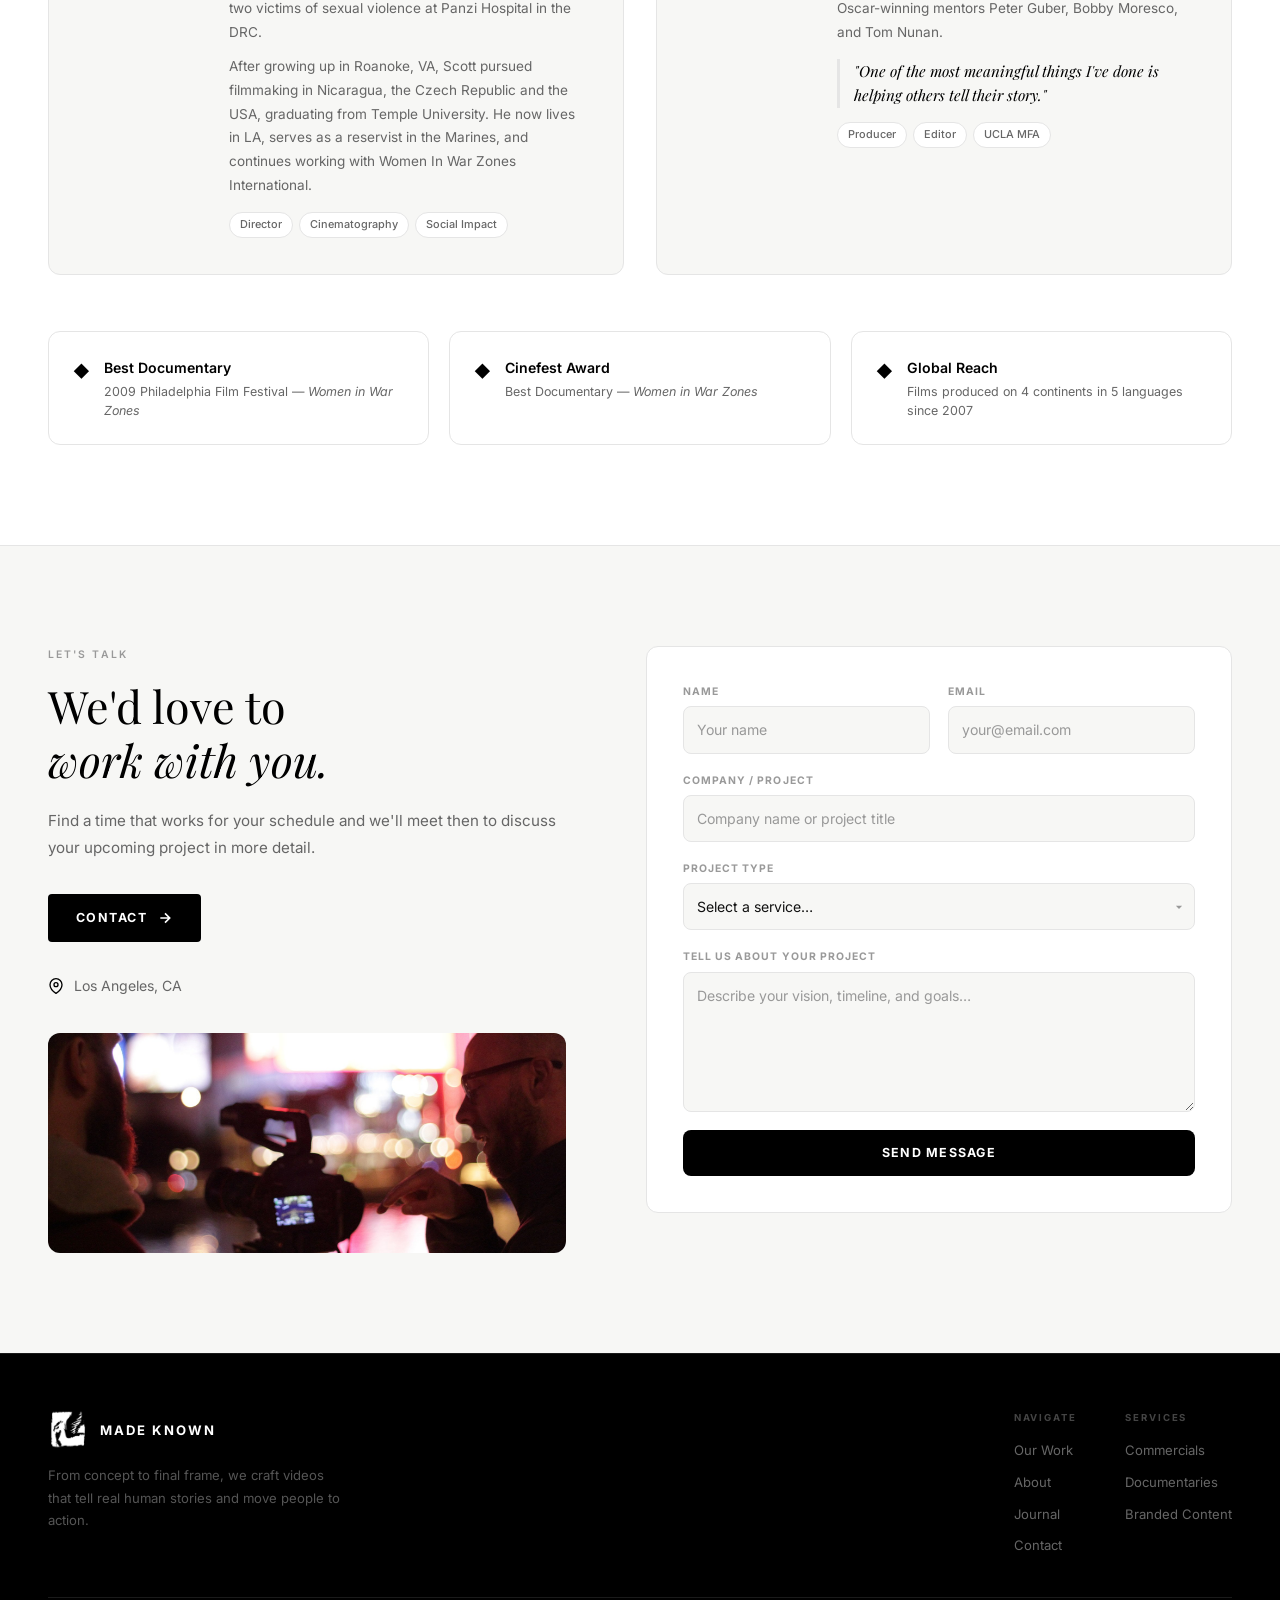
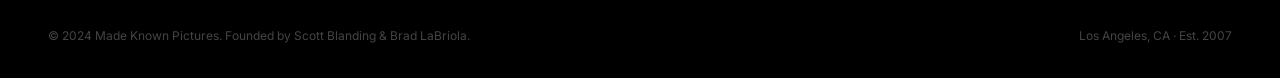
==== commit 72190f68: "Add About/Services nav links, remove duplicate Contact, fix logo carousel width - Add ABOUT nav link" ====
--- a/index.html
+++ b/index.html
@@ -22,9 +22,9 @@
       </a>
       <ul class="nav__links">
         <li><a href="#work">See Our Work</a></li>
-        <li><a href="#about">Meet the Team</a></li>
+        <li><a href="#stats-section">About</a></li>
+        <li><a href="#services">Services</a></li>
         <li><a href="journal/">Journal</a></li>
-        <li><a href="#contact">Contact</a></li>
         <li><a href="#contact" class="nav__cta">Contact</a></li>
       </ul>
       <button class="nav__toggle" id="nav-toggle" aria-label="Menu">
@@ -246,6 +246,10 @@
           <span class="eyebrow">Let's Talk</span>
           <h2 class="contact__title">We'd love to<br><em>work with you.</em></h2>
           <p class="contact__sub">Find a time that works for your schedule and we'll meet then to discuss your upcoming project in more detail.</p>
+          <a href="#contact-form" class="calendly-btn">
+            Contact
+            <svg viewBox="0 0 24 24" fill="none" stroke="currentColor" stroke-width="2.5"><path d="M5 12h14M12 5l7 7-7 7"/></svg>
+          </a>
           <div class="contact__detail">
             <svg viewBox="0 0 24 24" fill="none" stroke="currentColor" stroke-width="2"><path d="M21 10c0 7-9 13-9 13s-9-6-9-13a9 9 0 0 1 18 0z"/><circle cx="12" cy="10" r="3"/></svg>
             <span>Los Angeles, CA</span>
--- a/css/main.css
+++ b/css/main.css
@@ -295,8 +295,8 @@
   border-bottom: 1px solid var(--border);
 }
 .logo-carousel__inner {
-  width: 80%;
-  max-width: 1200px;
+  width: 100%;
+  max-width: 100%;
   margin: 0 auto;
   text-align: center;
 }
@@ -1119,7 +1119,7 @@
   .about__awards { grid-template-columns: 1fr; }
   .founder { flex-direction: column; }
 
-  .logo-carousel__inner { width: 90%; }
+  .logo-carousel__inner { width: 100%; }
   .logo-carousel__stage { height: 90px; }
   .logo-carousel__img { max-height: 70px; }
 }
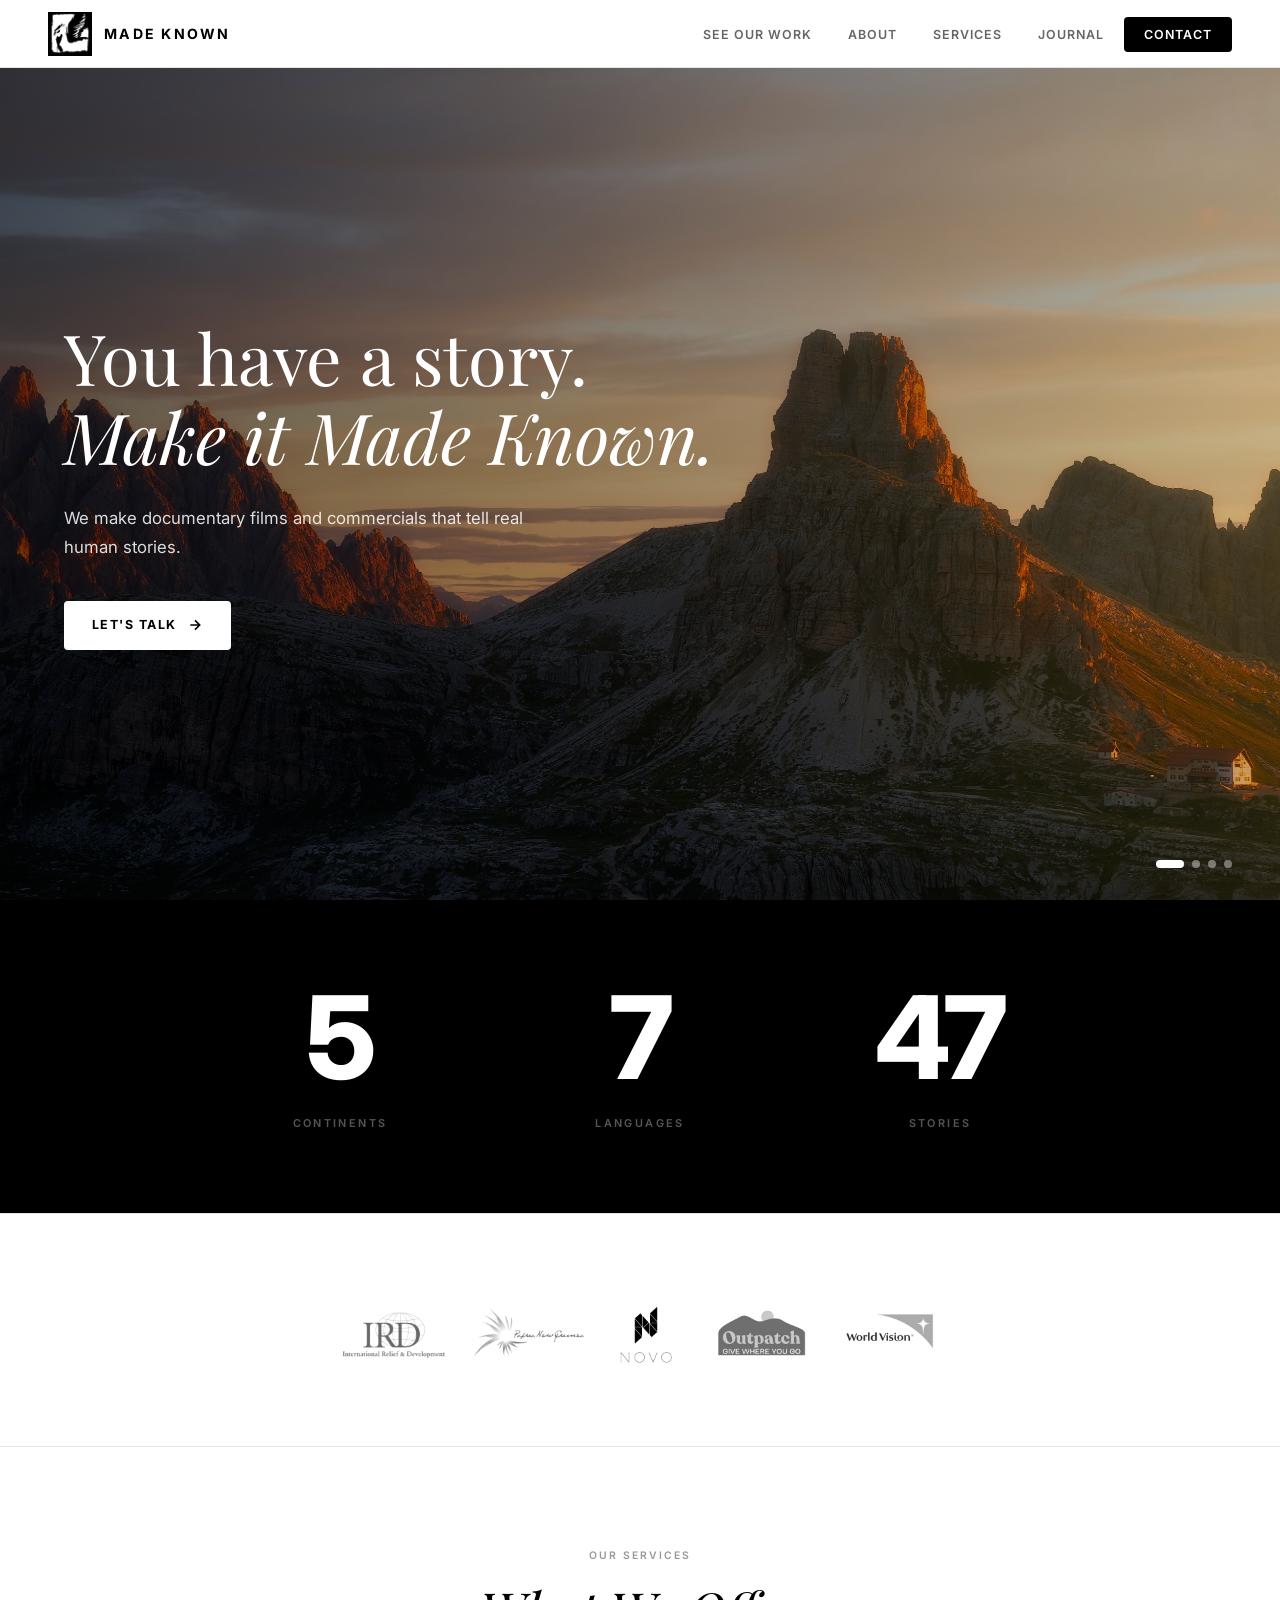
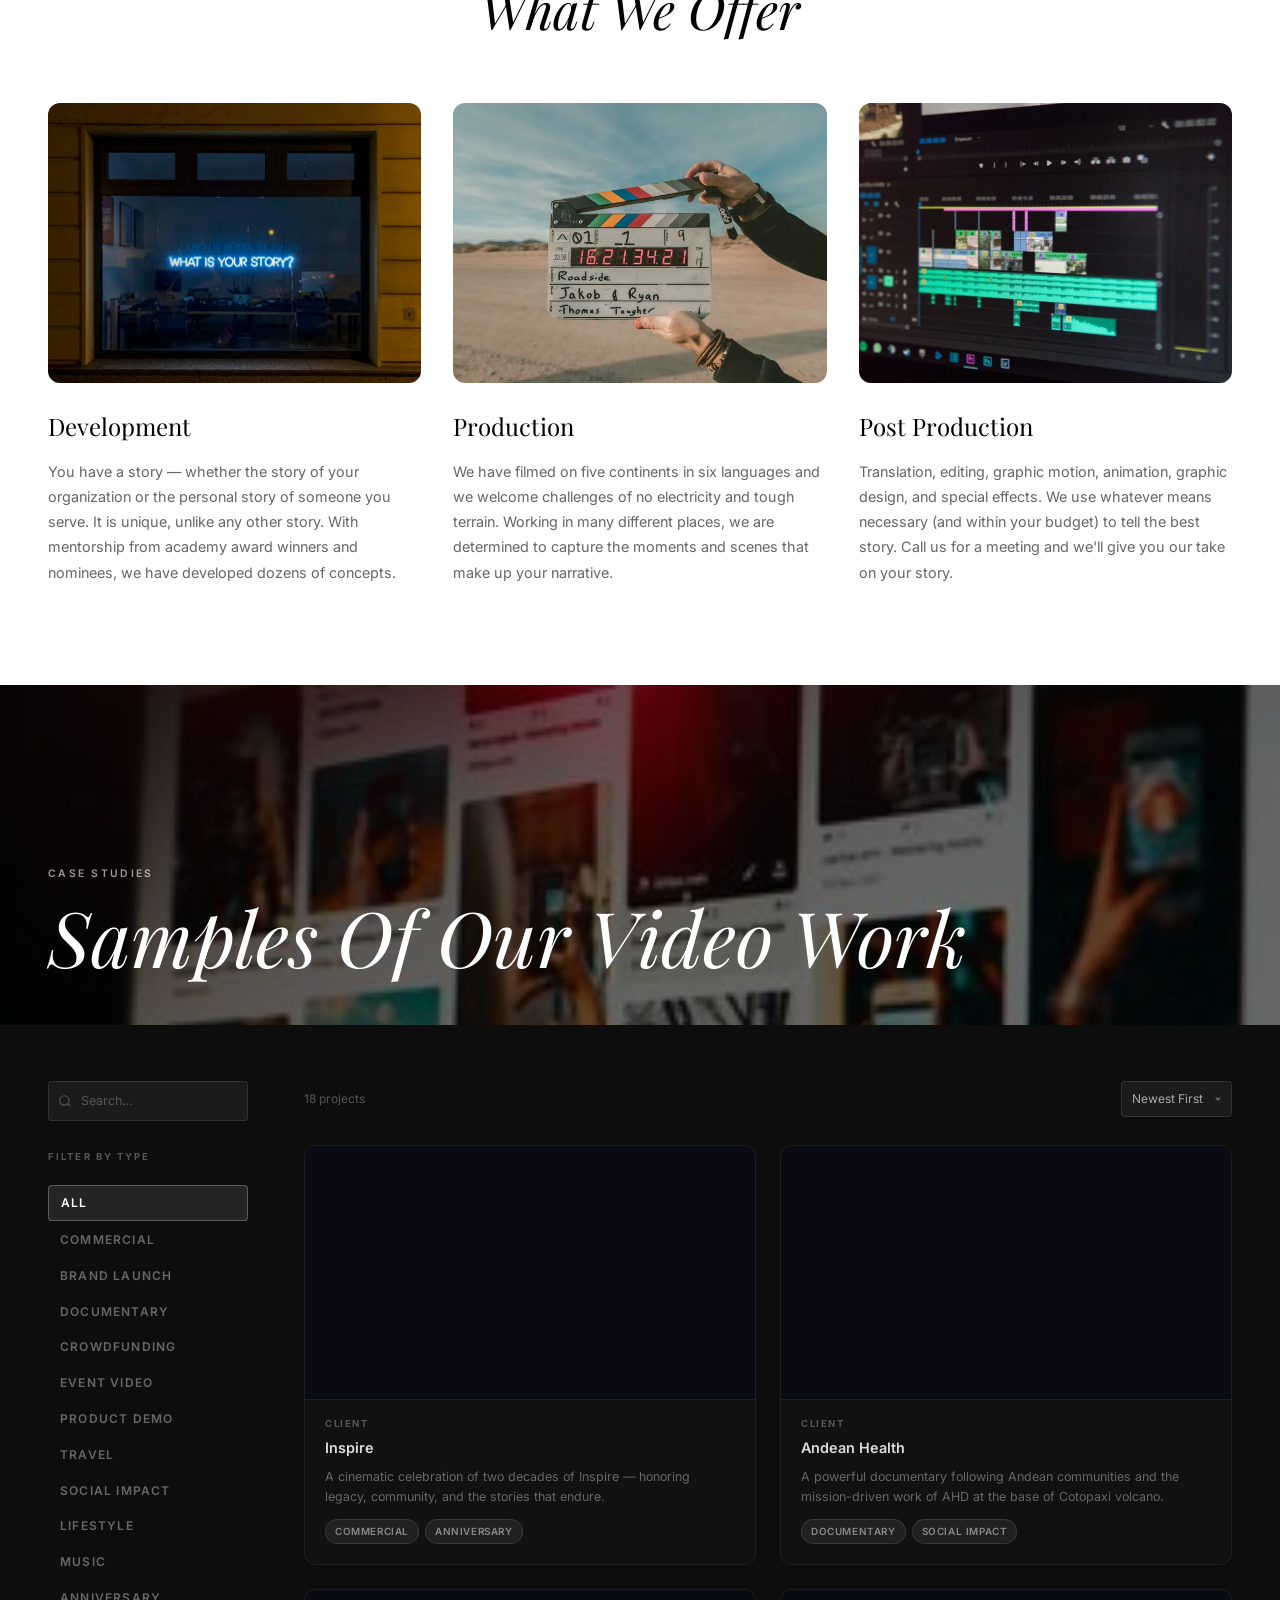
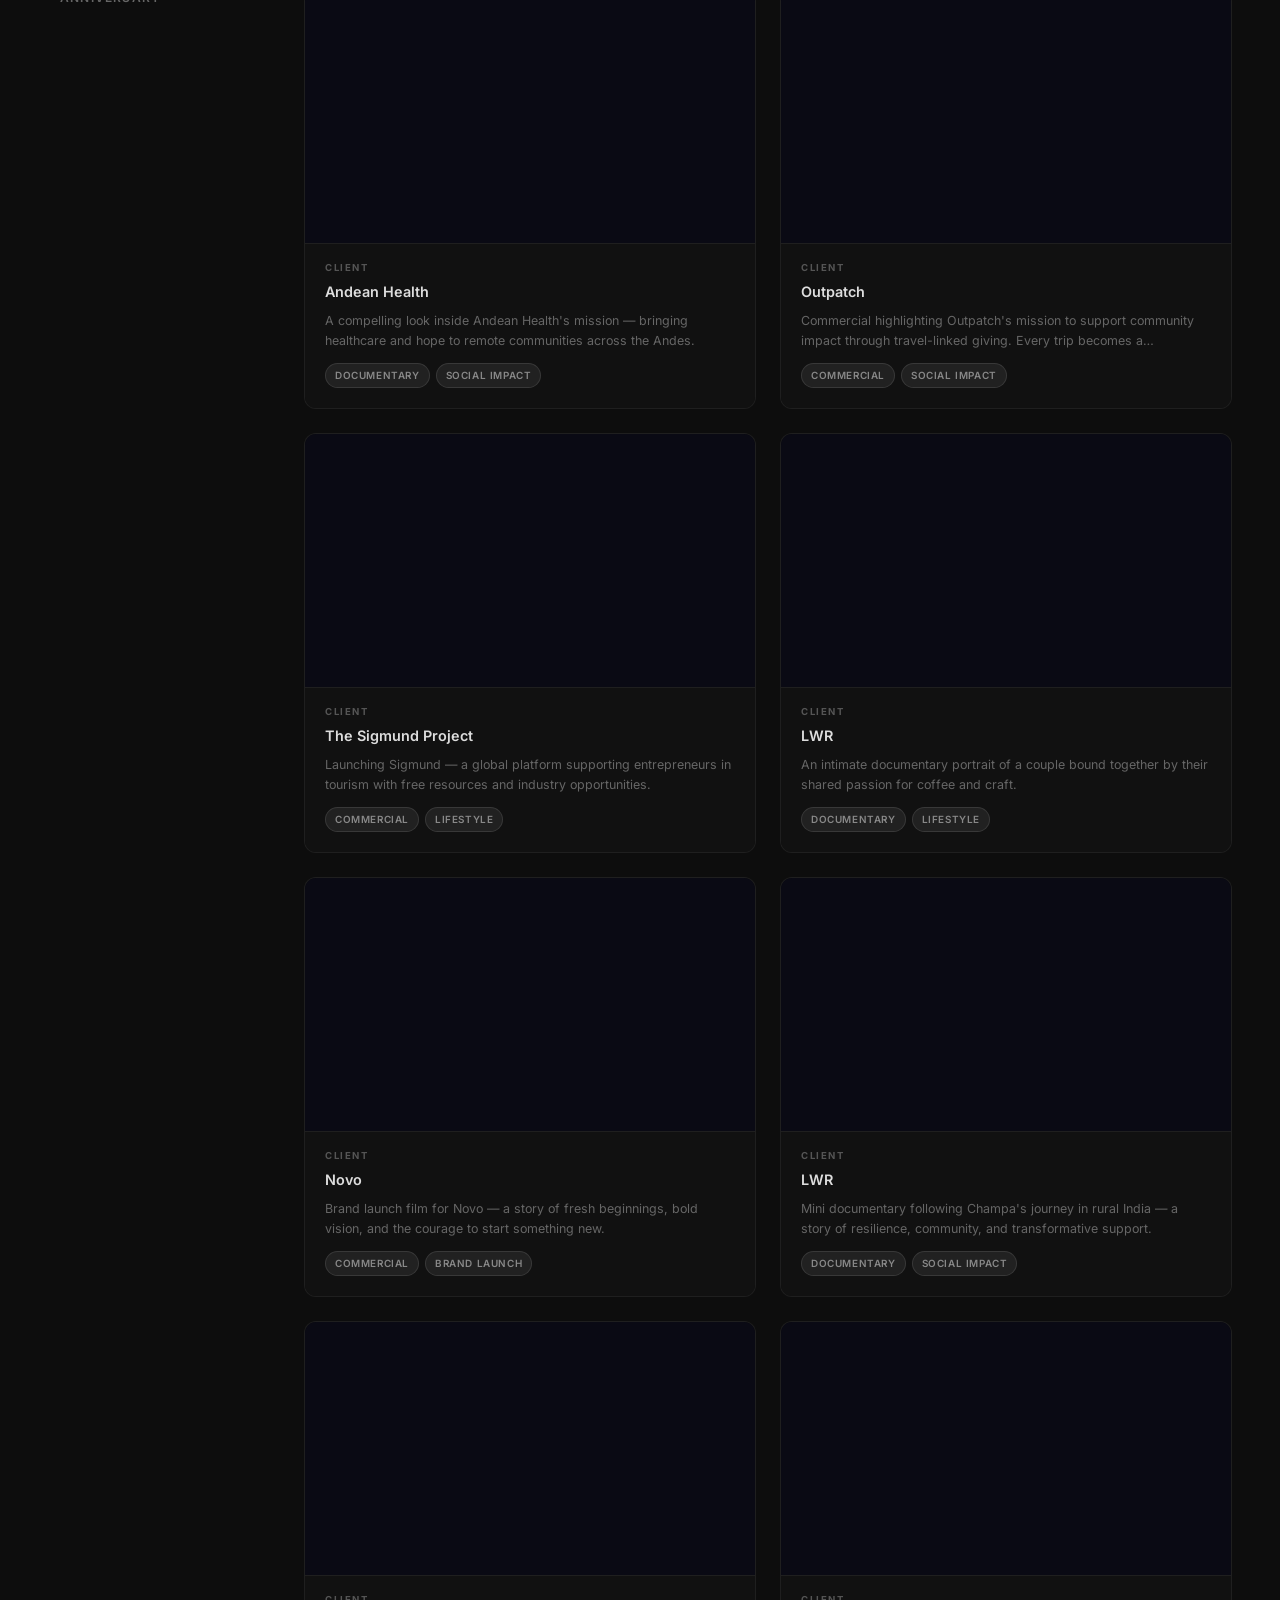
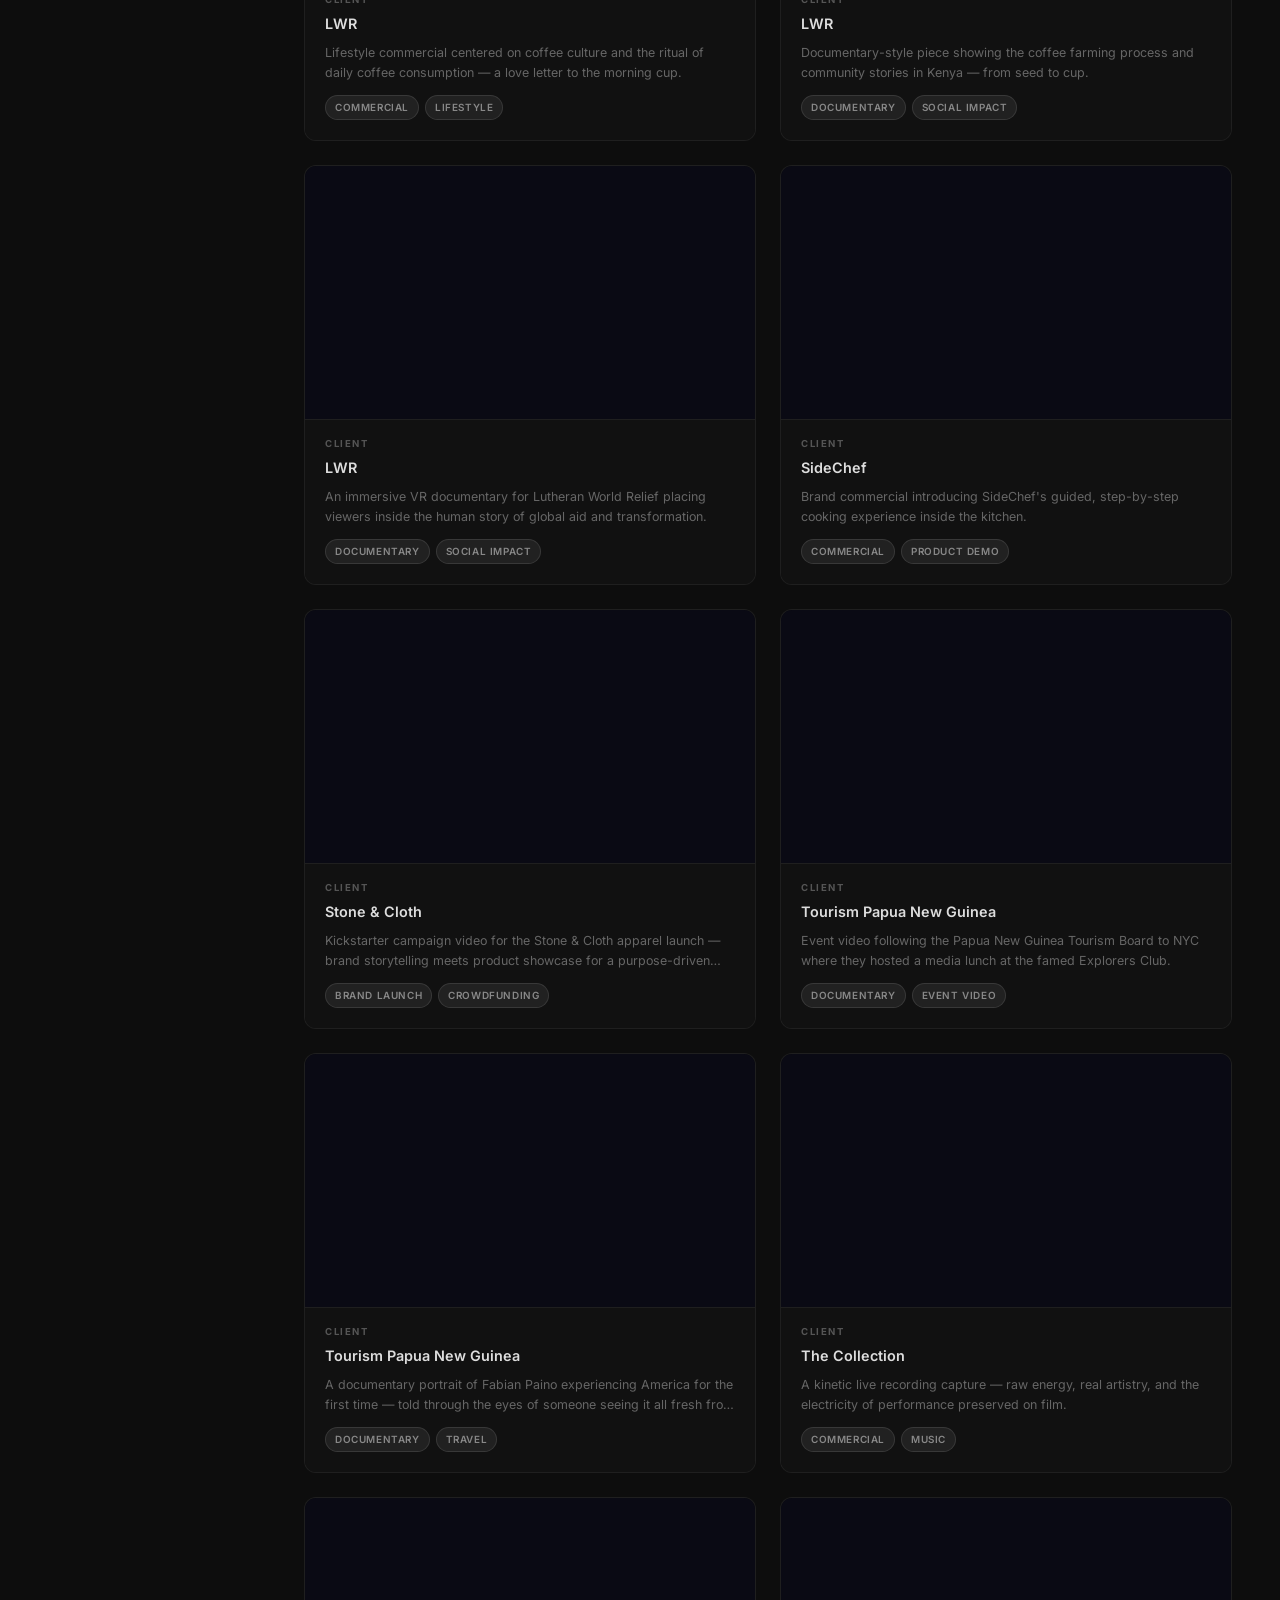
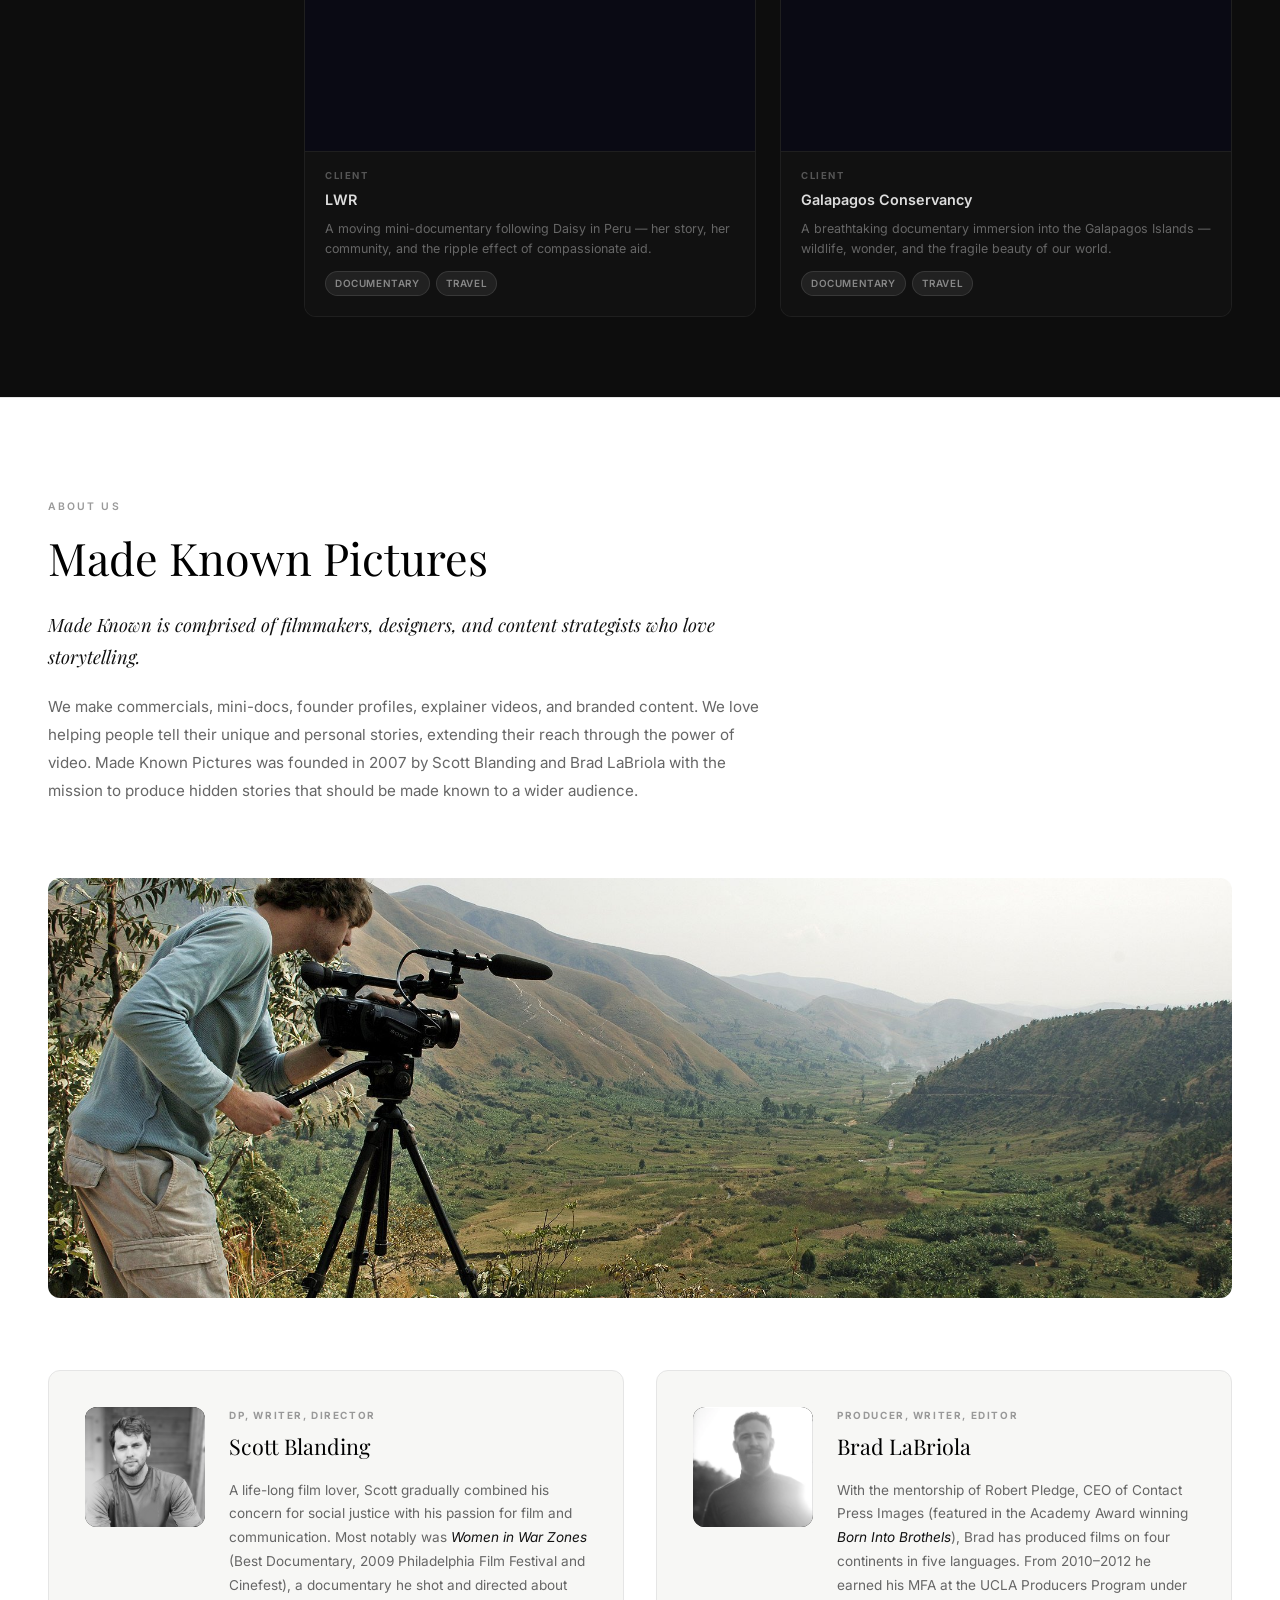
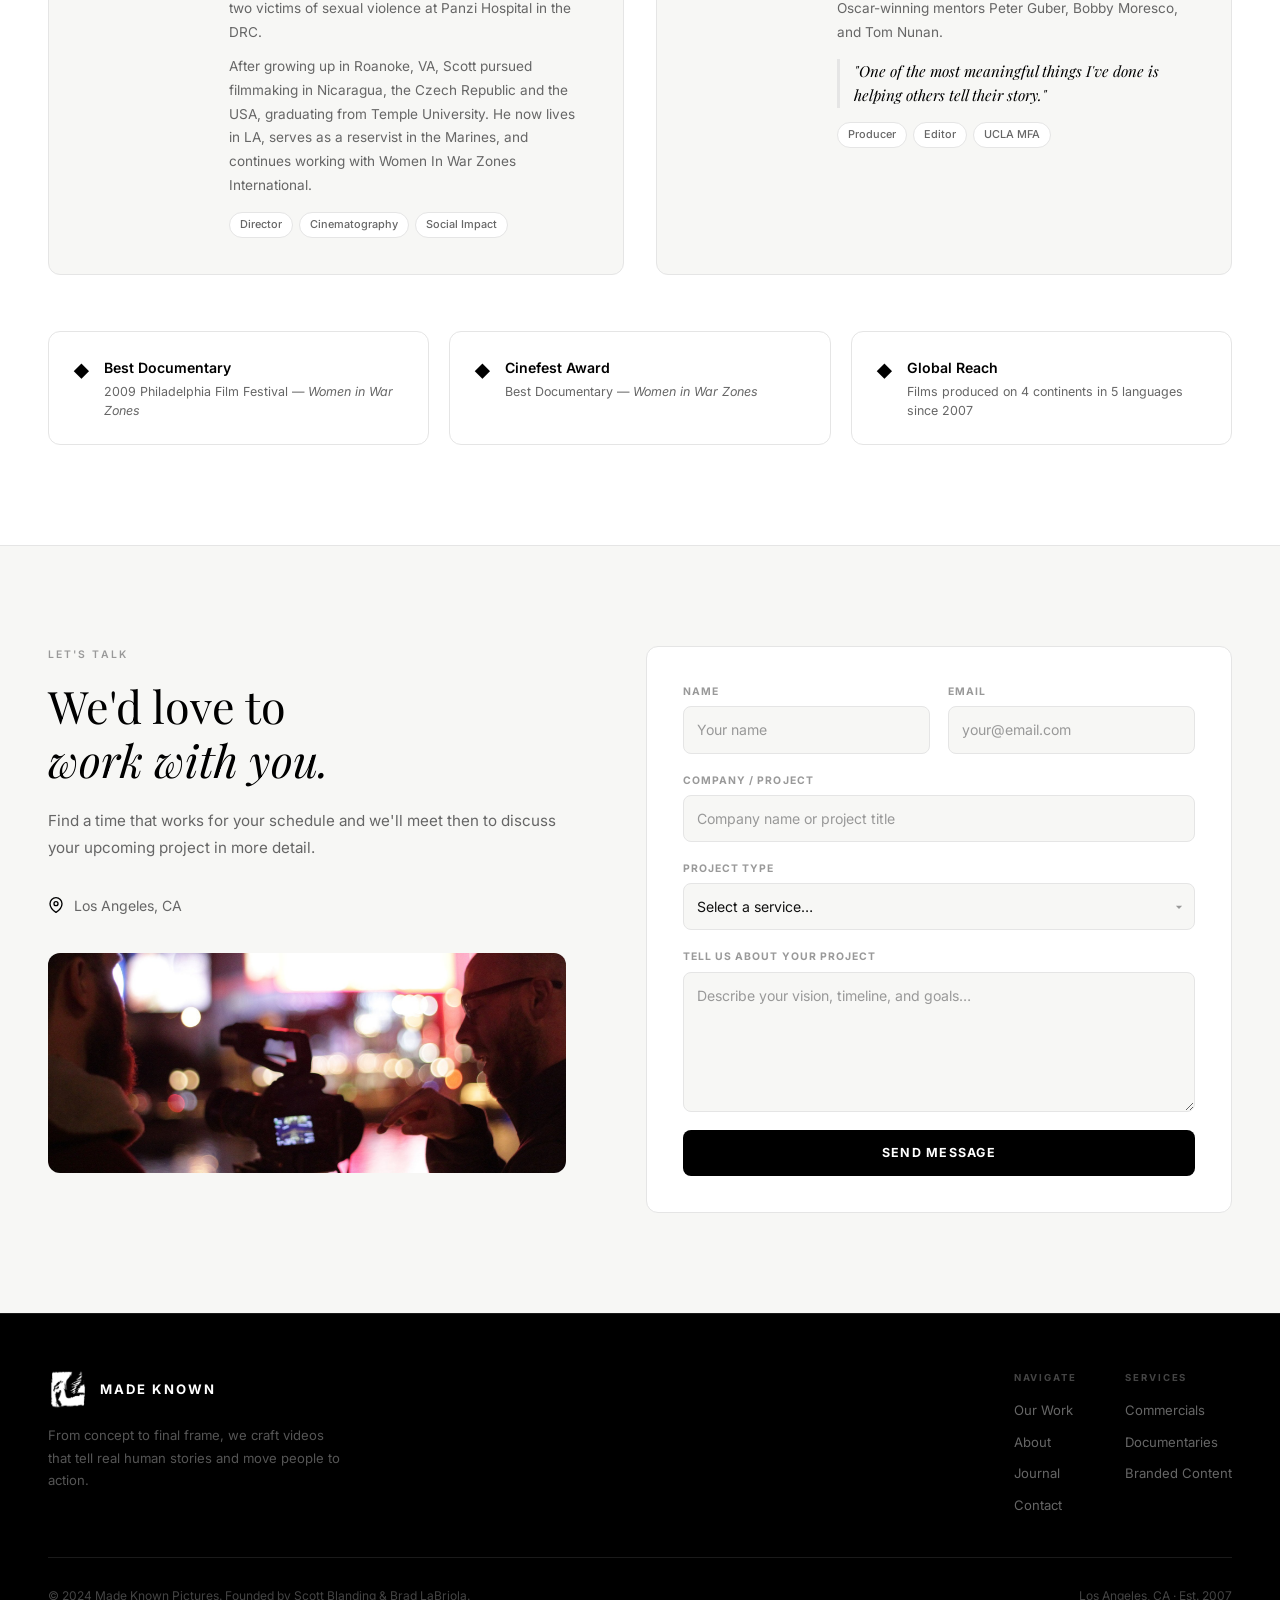
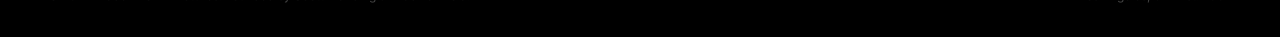
==== commit 906fc35c: "Merge pull request #9 from talllabs/claude/disable-video-controls-84Cwu Claude/disable video control" ====
--- a/index.html
+++ b/index.html
@@ -246,10 +246,6 @@
           <span class="eyebrow">Let's Talk</span>
           <h2 class="contact__title">We'd love to<br><em>work with you.</em></h2>
           <p class="contact__sub">Find a time that works for your schedule and we'll meet then to discuss your upcoming project in more detail.</p>
-          <a href="#contact-form" class="calendly-btn">
-            Contact
-            <svg viewBox="0 0 24 24" fill="none" stroke="currentColor" stroke-width="2.5"><path d="M5 12h14M12 5l7 7-7 7"/></svg>
-          </a>
           <div class="contact__detail">
             <svg viewBox="0 0 24 24" fill="none" stroke="currentColor" stroke-width="2"><path d="M21 10c0 7-9 13-9 13s-9-6-9-13a9 9 0 0 1 18 0z"/><circle cx="12" cy="10" r="3"/></svg>
             <span>Los Angeles, CA</span>
